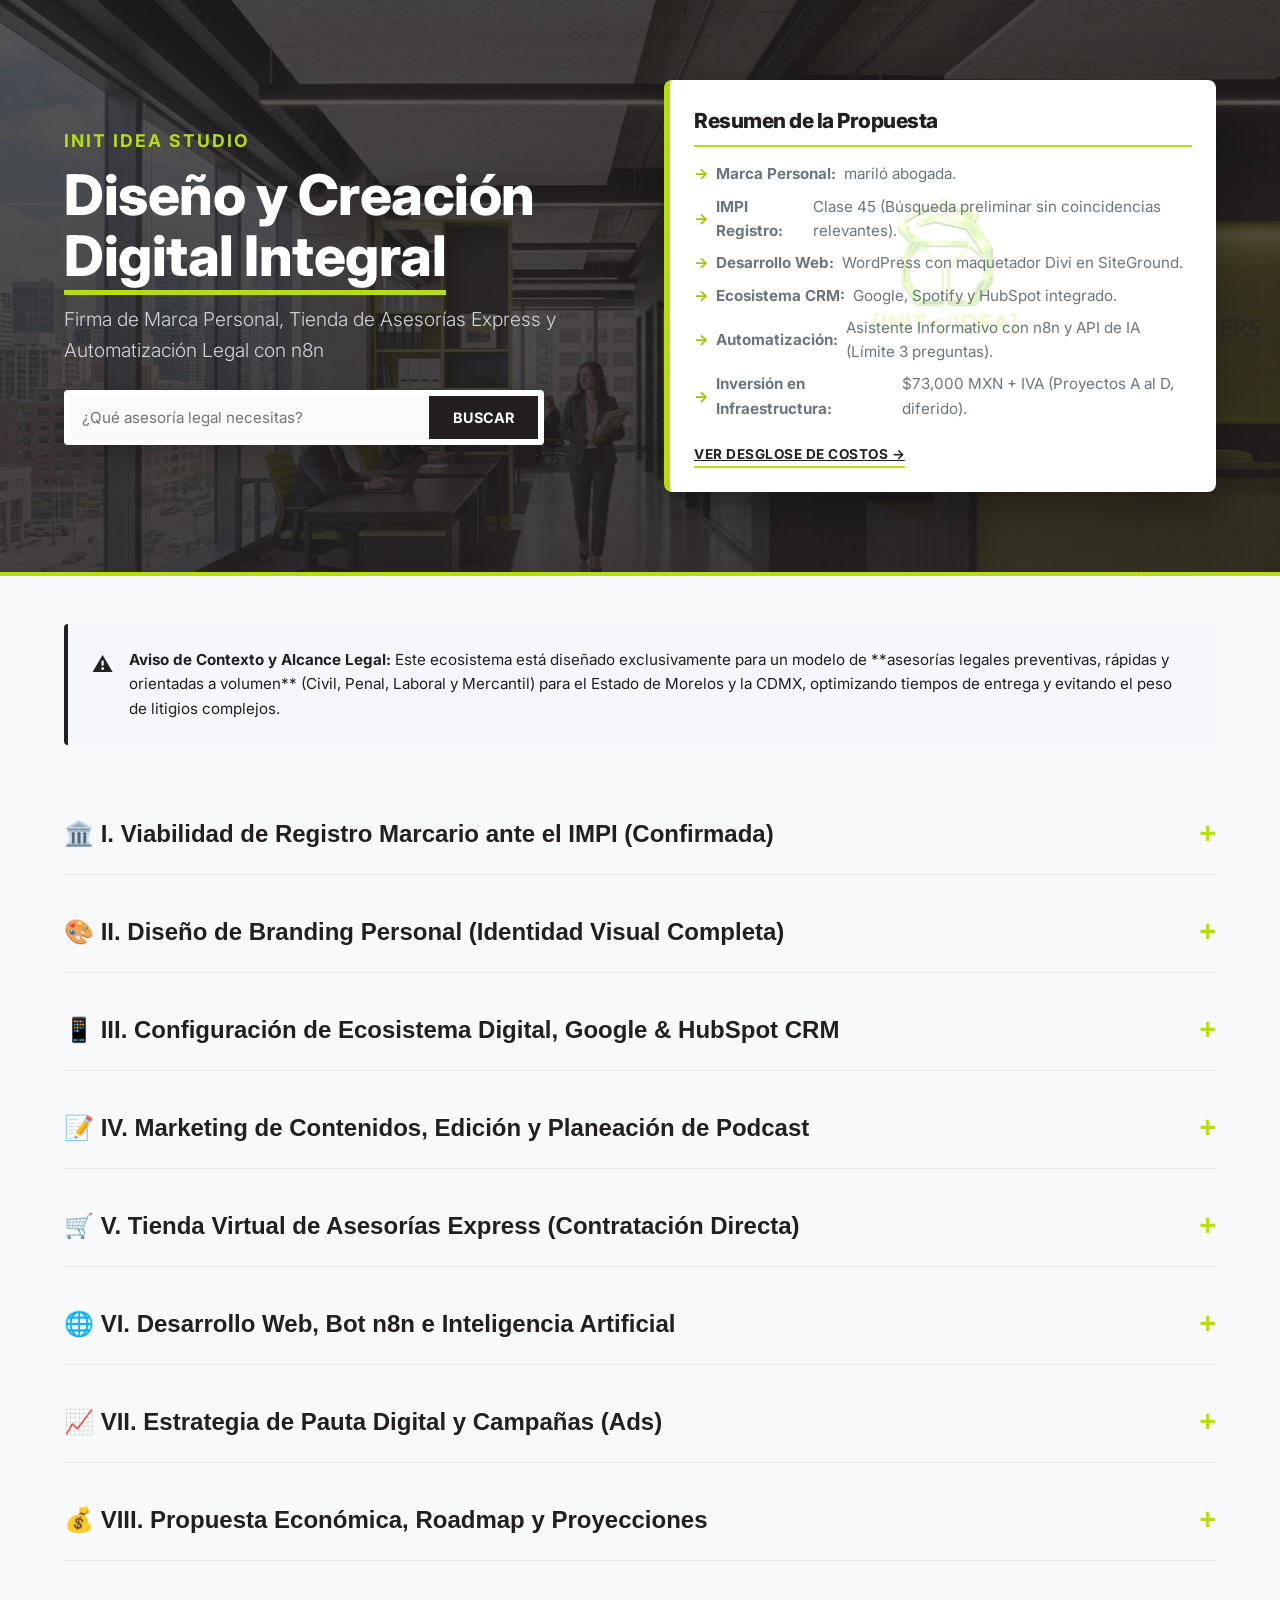
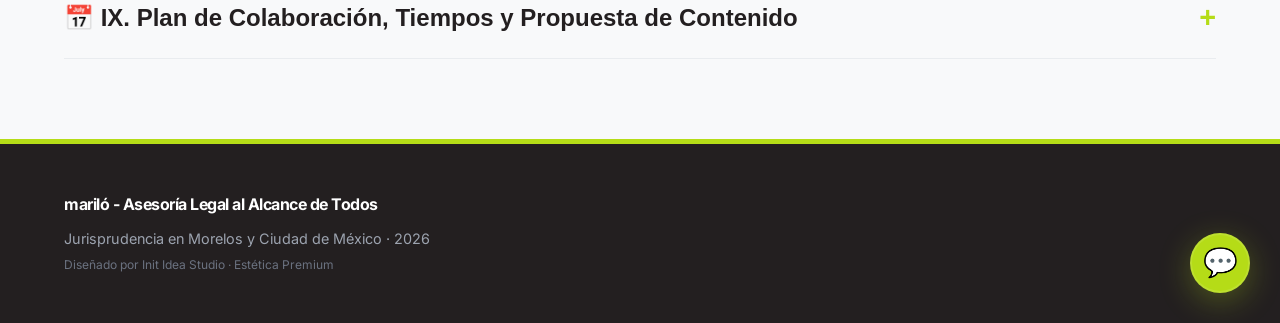
==== index.html @ c05b67ac "refactor: reestructura de propuesta comercial, desglose de proyectos y ajustes éticos de IA" ====
<!DOCTYPE html>
<html lang="es">
<head>
  <meta charset="UTF-8">
  <meta name="viewport" content="width=device-width, initial-scale=1.0">
  <title>Dashboard de Creación Digital - mariló</title>
  
  <!-- CSS Stylesheets -->
  <link rel="stylesheet" href="css/style.css">
  <link rel="stylesheet" href="css/animations.css">
  <link rel="stylesheet" href="css/charts.css">
  <link rel="stylesheet" href="css/portfolio.css?v=1.5">
  <link rel="stylesheet" href="css/chatbot.css">
  
  <!-- Google Fonts -->
  <link rel="preconnect" href="https://fonts.googleapis.com">
  <link rel="preconnect" href="https://fonts.gstatic.com" crossorigin>
  <link href="https://fonts.googleapis.com/css2?family=Inter:wght@300;400;500;600;700;800&display=swap" rel="stylesheet">
  
  <!-- Chart.js CDN -->
  <script src="https://cdn.jsdelivr.net/npm/chart.js"></script>
  
  <!-- Inline watermark override to prevent cache and path issues -->
  <style>
    .hero-brand-card::before {
      content: '' !important;
      position: absolute !important;
      top: 50% !important;
      left: 50% !important;
      transform: translate(-50%, -50%) !important;
      width: 92% !important;
      height: 92% !important;
      background: url('assets/images/init_idea_logo.png') no-repeat center center !important;
      background-size: contain !important;
      opacity: 0.22 !important; /* 22% opacity watermark: visible but elegant */
      z-index: 0 !important;
      pointer-events: none !important;
    }
  </style>
</head>
<body class="anim-fade-in">

  <!-- Preloader -->
  <div id="preloader">
    <div class="preloader-spinner"></div>
  </div>

  <!-- Header / Hero Section (HLC Split Style with Parallax) -->
  <header class="header">
    <div class="container">
      <div class="header-content">
        
        <!-- Left Column: Title and Search Mockup -->
        <div class="header-title-section anim-slide-in-left">
          <div style="font-size: 1.1rem; text-transform: uppercase; letter-spacing: 2px; color: var(--color-lime); font-weight: 700; margin-bottom: 10px;">
            Init Idea Studio
          </div>
          <h1>Diseño y Creación <br><span>Digital Integral</span></h1>
          <p style="margin-top: 15px;">Firma de Marca Personal, Tienda de Asesorías Express y Automatización Legal con n8n</p>
          
          <!-- HLC Inspired Search Mockup -->
          <div style="background: var(--color-white); border-radius: var(--radius-sm); padding: 6px; display: flex; max-width: 480px; margin-top: 25px; box-shadow: 0 10px 25px rgba(0,0,0,0.2);">
            <input type="text" placeholder="¿Qué asesoría legal necesitas?" style="border: none; padding: 12px; flex-grow: 1; outline: none; font-family: var(--font-body); font-size: 0.95rem; color: var(--color-charcoal);" disabled>
            <button style="background: var(--color-charcoal); color: var(--color-white); border: none; padding: 12px 24px; font-weight: 700; font-family: var(--font-body); font-size: 0.9rem; text-transform: uppercase; cursor: not-allowed;">
              Buscar
            </button>
          </div>
        </div>

        <!-- Right Column: Hero Highlight Card -->
        <div class="anim-slide-in-right delay-100">
          <div class="hero-brand-card">
            <h3 style="font-weight: 800; border-bottom: 2px solid var(--color-lime); padding-bottom: 8px; margin-bottom: 15px;">
              Resumen de la Propuesta
            </h3>
            <ul>
              <li><strong>Marca Personal:</strong> mariló abogada.</li>
              <li><strong>IMPI Registro:</strong> Clase 45 (Búsqueda preliminar sin coincidencias relevantes).</li>
              <li><strong>Desarrollo Web:</strong> WordPress con maquetador Divi en SiteGround.</li>
              <li><strong>Ecosistema CRM:</strong> Google, Spotify y HubSpot integrado.</li>
              <li><strong>Automatización:</strong> Asistente Informativo con n8n y API de IA (Límite 3 preguntas).</li>
              <li><strong>Inversión en Infraestructura:</strong> $73,000 MXN + IVA (Proyectos A al D, diferido).</li>
            </ul>
            
            <a href="#financial-section" style="display: inline-block; margin-top: 15px; font-size: 0.85rem; text-transform: uppercase; font-weight: 700; letter-spacing: 0.5px; color: var(--color-charcoal); border-bottom: 2px solid var(--color-lime);">
              Ver desglose de costos →
            </a>
          </div>
        </div>

      </div>
    </div>
  </header>

  <!-- Main Content -->
  <main class="container" style="margin-top: var(--space-lg);">

    <!-- Disclaimer / Aviso de Alcance -->
    <div class="premium-alert info scroll-reveal pop-up" style="margin-bottom: var(--space-lg);">
      <span class="premium-alert-icon">⚠️</span>
      <div>
        <strong>Aviso de Contexto y Alcance Legal:</strong> Este ecosistema está diseñado exclusivamente para un modelo de **asesorías legales preventivas, rápidas y orientadas a volumen** (Civil, Penal, Laboral y Mercantil) para el Estado de Morelos y la CDMX, optimizando tiempos de entrega y evitando el peso de litigios complejos.
      </div>
    </div>

    <!-- SECTION 1: REGISTRO IMPI -->
    <section class="section-wrapper scroll-reveal fade-up" id="impi-section">
      <button class="collapsible-header">
        <span class="collapsible-header-title">🏛️ I. Viabilidad de Registro Marcario ante el IMPI (Confirmada)</span>
        <span class="collapsible-icon">+</span>
      </button>
      <div class="collapsible-content">
        <div class="content-inner">
          <h2 class="section-inner-title stagger-item slide-left">Búsqueda Realizada en Base de Datos Oficial</h2>
          
          <div class="grid" style="grid-template-columns: repeat(auto-fit, minmax(320px, 1fr)); gap: var(--space-md); align-items: center; margin-bottom: var(--space-md);">
            <div class="stagger-item slide-left">
              <p style="color: var(--color-text-muted); margin-bottom: var(--space-md);">
                Para garantizar la viabilidad y evitar conflictos legales, realizamos una búsqueda real en los registros del **Instituto Mexicano de la Propiedad Industrial (IMPI)**. Confirmamos que el nombre **"mariló"** (y su variante fonética "marilo") **se encuentra completamente libre** de registros o solicitudes activas en las clases aplicables en la República Mexicana.
              </p>
              <div class="premium-alert success" style="margin-bottom: var(--space-md); border-radius: var(--radius-sm);">
                <span class="premium-alert-icon">✔</span>
                <div>
                  <strong>Diagnóstico de Viabilidad: Búsqueda Limpia (Muy Alta)</strong><br>
                  Con base en una búsqueda preliminar no se localizaron coincidencias relevantes en las clases de servicios jurídicos.
                </div>
              </div>
            </div>
            
            <!-- Graphic Illustration of Legal Stamp (inline SVG scale) -->
            <div class="stagger-item pop-up" style="border: var(--border-thin); padding: var(--space-md); background: var(--color-white); border-radius: var(--radius-sm); text-align: center; box-shadow: var(--shadow-premium);">
              <svg width="100" height="100" viewBox="0 0 24 24" fill="none" stroke="var(--color-charcoal)" stroke-width="1.5" style="margin: 0 auto 15px auto;">
                <!-- Scale Base & Pillar -->
                <path d="M12 3v17M8 20h8" stroke="var(--color-lime)" stroke-width="2" stroke-linecap="round"/>
                <!-- Scale Beam -->
                <path d="M6 7h12" stroke="var(--color-charcoal)" stroke-width="2" stroke-linecap="round"/>
                <!-- Left Pan -->
                <path d="M6 7l-2 6h4l-2-6M3 13a3 3 0 0 0 6 0" stroke="var(--color-charcoal)" stroke-width="1.5" stroke-linecap="round"/>
                <!-- Right Pan -->
                <path d="M18 7l-2 6h4l-2-6M15 13a3 3 0 0 0 6 0" stroke="var(--color-charcoal)" stroke-width="1.5" stroke-linecap="round"/>
              </svg>
              <div style="font-family: var(--font-display); font-weight: 700; color: var(--color-charcoal);">Trámite IMPI Oficial</div>
              <div style="font-size: 0.8rem; color: var(--color-text-muted); text-transform: uppercase; font-weight: 600;">Estudio de Viabilidad</div>
            </div>
          </div>

          <h3 class="stagger-item slide-left" style="margin-top: var(--space-md);">Clasificación Internacional de Niza Aplicable</h3>
          <div class="card-grid">
            <div class="premium-card stagger-item pop-up">
              <h4>🥇 Clase 45 (Prioritaria)</h4>
              <p><strong>Descripción:</strong> Servicios jurídicos; consultoría en legislación; asesoría legal y de representación; servicios de litigio. Es la clase base obligatoria para proteger el nombre frente a competidores en el sector legal.</p>
            </div>
            <div class="premium-card stagger-item pop-up">
              <h4>🥈 Clase 35 (Recomendada)</h4>
              <p><strong>Descripción:</strong> Publicidad; gestión de negocios comerciales; administración de despachos; trabajos de oficina para firmas de abogados. Recomendada para proteger la línea comercial y el modelo de plataforma en línea.</p>
            </div>
          </div>

          <h3 class="stagger-item slide-left" style="margin-top: var(--space-lg);">Opciones de Registro de Marca y Viabilidad</h3>
          <p class="stagger-item slide-left" style="color: var(--color-text-muted); margin-bottom: var(--space-sm);">
            El registro de marca puede realizarse bajo dos modalidades principales dependiendo del nivel de protección que se desee al lanzar el branding:
          </p>
          <ul class="stagger-item slide-left" style="color: var(--color-text-muted); padding-left: 20px; margin-bottom: var(--space-md); line-height: 1.6;">
            <li><strong>Marca Nominativa:</strong> Protege exclusivamente el texto del nombre ("mariló"), brindando la máxima flexibilidad para cambiar de logotipo, tipografía o identidad gráfica a futuro sin perder la protección legal del nombre.</li>
            <li><strong>Marca Mixta:</strong> Protege de forma conjunta tanto el nombre escrito como el diseño gráfico y logotipo final del branding, bloqueando copias directas de la identidad visual.</li>
          </ul>
          <p class="stagger-item slide-left" style="color: var(--color-text-muted); margin-bottom: var(--space-sm);">
            <strong>¿Quién realiza el trámite?</strong> Este proceso puede ser gestionado **directamente por la titular** (aportando su cuenta Llave MX y firma electrónica para ahorrar costos de gestión), **o bien puede ser absorbido y gestionado de principio a fin por Init Idea Studio** como parte del entregable integral.
          </p>
          <p class="stagger-item slide-left" style="color: var(--color-text-muted); margin-bottom: var(--space-md);">
            <strong>Estudio de Disponibilidad de Marca (Pre-Filtro de Seguridad):</strong> Se requiere realizar un estudio de búsqueda de anterioridades fonéticas y figurativas detallado antes de iniciar el trámite. Esto garantiza la más alta probabilidad de registro ante el IMPI, evitando objeciones de oficina que podrían alargar o rechazar el registro. El proceso oficial del IMPI suele demorar **entre 6 y 8 meses** (o más) en emitir el título de marca definitivo.
          </p>

          <div class="table-responsive stagger-item pop-up">
            <table class="premium-table">
              <thead>
                <tr>
                  <th>Concepto de Registro</th>
                  <th>Detalle del Trámite y Tiempos</th>
                  <th>Derechos Oficiales (Sin IVA)</th>
                  <th>Honorarios de Gestión (+ IVA)</th>
                  <th>Total Estimado</th>
                </tr>
              </thead>
              <tbody>
                <tr>
                  <td><strong>Estudio de Disponibilidad de Marca</strong></td>
                  <td>Pre-filtro obligatorio. Búsqueda fonética y gráfica detallada antes del ingreso para garantizar registro sin objeciones.</td>
                  <td>$0 MXN</td>
                  <td>$2,000 MXN</td>
                  <td>$2,000 MXN</td>
                </tr>
                <tr class="highlight-row">
                  <td><strong>Marca Nominativa (Clase 45 - Esencial)</strong></td>
                  <td>Protege el nombre "mariló" en Clase 45. Independiente del logotipo. (Tiempos: 6 a 8 meses).</td>
                  <td>$2,814 MXN</td>
                  <td>$3,000 MXN<br><span style="font-size: 0.75rem; color: var(--color-text-muted);">($1,500 al inicio / $1,500 al título)</span></td>
                  <td>$5,814 MXN</td>
                </tr>
                <tr>
                  <td><strong>Marca Mixta (Clase 45)</strong></td>
                  <td>Protege de forma conjunta el nombre y la identidad visual/logotipo final diseñado. (Tiempos: 6 a 8 meses).</td>
                  <td>$2,814 MXN</td>
                  <td>$3,000 MXN<br><span style="font-size: 0.75rem; color: var(--color-text-muted);">($1,500 al inicio / $1,500 al título)</span></td>
                  <td>$5,814 MXN</td>
                </tr>
                <tr>
                  <td><strong>Protección Ampliada (Clases 45 + 35)</strong></td>
                  <td>Registro doble para cubrir servicios legales (45) y publicidad/administración digital (35). (Tiempos: 6 a 8 meses).</td>
                  <td>$5,628 MXN</td>
                  <td>$6,000 MXN<br><span style="font-size: 0.75rem; color: var(--color-text-muted);">($3,000 al inicio / $3,000 al título)</span></td>
                  <td>$11,628 MXN</td>
                </tr>
              </tbody>
            </table>
            <p style="font-size: 0.8rem; color: var(--color-text-muted); margin-top: 10px; line-height: 1.4;">
              * Nota: Los costos de Derechos Oficiales del IMPI corresponden a contribuciones federales y están exentos de IVA. Los honorarios de gestión sí son más IVA. El trámite puede ser realizado directamente por la abogada aportando su FIEL/Llave MX, en cuyo caso solo pagará los Derechos Oficiales y el estudio de disponibilidad.
            </p>
          </div>

          <button class="share-section-btn stagger-item pop-up" data-section="impi-section" data-title="Estudio IMPI mariló">
            🔗 Compartir esta sección
          </button>
        </div>
      </div>
    </section>

    <!-- SECTION 2: BRANDING -->
    <section class="section-wrapper scroll-reveal fade-up" id="branding-section">
      <button class="collapsible-header">
        <span class="collapsible-header-title">🎨 II. Diseño de Branding Personal (Identidad Visual Completa)</span>
        <span class="collapsible-icon">+</span>
      </button>
      <div class="collapsible-content">
        <div class="content-inner">
          <h2 class="section-inner-title stagger-item slide-left">La Diferencia Crítica: ¿Por qué Branding y no solo un Logo?</h2>
          
          <!-- HLC Inspired Split Content Card -->
          <div class="grid" style="grid-template-columns: repeat(auto-fit, minmax(320px, 1fr)); gap: var(--space-md); align-items: start; margin-bottom: var(--space-md);">
            <div class="stagger-item slide-left">
              <p style="color: var(--color-text-muted); margin-bottom: var(--space-sm);">
                Un logotipo es simplemente un símbolo gráfico aislado. El **Branding** es el universo completo de la marca: define la psicología del color adecuada para generar calma y confianza en clientes bajo estrés legal, la jerarquía tipográfica que proyecta rigor técnico y los lineamientos que aseguran consistencia en cada red social, sitio web o documento PDF enviado.
              </p>
              <p style="color: var(--color-text-muted); margin-bottom: var(--space-sm);">
                Proponemos una combinación basada en la psicología de la marca legal: **Azul Oxford/Midnight** (transmite rigor procesal, seriedad y lealtad) combinado con **Oro Champagne** (excelencia y prestigio) sobre fondos antracita limpios. Esta paleta está diseñada para proyectar la máxima autoridad.
              </p>
            </div>
            
            <div class="stagger-item pop-up" style="border: var(--border-thin); padding: 12px; background: var(--color-white); border-radius: var(--radius-sm); text-align: center; box-shadow: var(--shadow-premium);">
              <img src="assets/images/marilo_lawyer.jpg" alt="Mariló Abogada Portrait" style="width: 100%; max-width: 250px; margin: 0 auto 10px auto; border-radius: var(--radius-sm); border: 2px solid var(--color-lime);">
              <div style="font-family: var(--font-display); font-weight: 700; color: var(--color-charcoal);">mariló abogada</div>
              <div style="font-size: 0.8rem; color: var(--color-text-muted); text-transform: uppercase; letter-spacing: 1px; font-weight: 600;">Marca Personal Propuesta</div>
            </div>
          </div>

          <h3 class="stagger-item slide-left" style="margin-top: var(--space-lg);">Fase 1: Entregables de Branding (Inversión: $15,000 MXN + IVA · Duración: 1 a 3 meses)</h3>
          <p class="stagger-item slide-left" style="color: var(--color-text-muted); margin-bottom: var(--space-sm); font-size: 0.9rem;">
            <strong>Garantía de Satisfacción y Colaboración:</strong> El proceso de diseño incluye la presentación de <strong>2 a 3 propuestas conceptuales de identidad visual</strong> completas para su revisión. Tras seleccionar la línea principal, se contemplan de <strong>3 a 4 rondas de cambios y refinamiento</strong> para perfeccionar cada detalle tipográfico y cromático de la marca.
          </p>
          <div class="premium-alert success stagger-item pop-up" style="margin-top: 10px; margin-bottom: 20px;">
            <span class="premium-alert-icon">🎁</span>
            <div>
              <strong>PLUS GRATUITO DE LANZAMIENTO:</strong> Incluimos sin costo adicional una <strong>Sesión Fotográfica Profesional (retratos de marca personal) y la producción de Videos Iniciales Promocionales (tipo spots dinámicos)</strong>. Este material servirá como el núcleo de contenidos de alta calidad para arrancar la pauta de anuncios y poblar los perfiles sociales con una estética al nivel de firmas internacionales.
            </div>
          </div>
          
          <!-- Illustrated Grid of deliverables with SVG Icons -->
          <div class="card-grid" style="margin-top: 15px;">
            <div class="premium-card stagger-item pop-up">
              <div style="margin-bottom: 10px;">
                <svg width="35" height="35" viewBox="0 0 24 24" fill="none" stroke="var(--color-charcoal)" stroke-width="2">
                  <circle cx="11" cy="11" r="8" stroke="var(--color-lime)" stroke-width="2"/>
                  <line x1="21" y1="21" x2="16.65" y2="16.65"/>
                  <path d="M11 8v6M8 11h6" stroke-width="1.5"/>
                </svg>
              </div>
              <h4>Investigación & Naming</h4>
              <p>Validación de slogans y naming de la marca personal adaptados al mercado legal en CDMX y Morelos.</p>
            </div>
            
            <div class="premium-card stagger-item pop-up">
              <div style="margin-bottom: 10px;">
                <svg width="35" height="35" viewBox="0 0 24 24" fill="none" stroke="var(--color-charcoal)" stroke-width="2">
                  <path d="M12 2L2 7l10 5 10-5-10-5zM2 17l10 5 10-5M2 12l10 5 10-5" stroke="var(--color-lime)"/>
                </svg>
              </div>
              <h4>Logotipo y Variantes</h4>
              <p>Formatos vectoriales optimizados para perfiles, web, papelería digital y firma corporativa.</p>
            </div>
            
            <div class="premium-card stagger-item pop-up">
              <div style="margin-bottom: 10px;">
                <svg width="35" height="35" viewBox="0 0 24 24" fill="none" stroke="var(--color-charcoal)" stroke-width="2">
                  <path d="M12 22C17.5228 22 22 17.5228 22 12C22 6.47715 17.5228 2 12 2C6.47715 2 2 6.47715 2 12C2 17.5228 6.47715 22 12 22Z" stroke="var(--color-lime)"/>
                  <circle cx="7.5" cy="10.5" r="1.5" fill="var(--color-charcoal)"/>
                  <circle cx="11.5" cy="7.5" r="1.5" fill="var(--color-charcoal)"/>
                  <circle cx="16.5" cy="9.5" r="1.5" fill="var(--color-charcoal)"/>
                  <circle cx="15.5" cy="14.5" r="1.5" fill="var(--color-charcoal)"/>
                </svg>
              </div>
              <h4>Paleta de Colores</h4>
              <p>Códigos Pantone, Hex y RGB específicos para proyectar rigor (Carbón) y prestigio (Oro).</p>
            </div>
            
            <div class="premium-card stagger-item pop-up">
              <div style="margin-bottom: 10px;">
                <svg width="35" height="35" viewBox="0 0 24 24" fill="none" stroke="var(--color-charcoal)" stroke-width="2">
                  <polyline points="4 7 4 4 20 4 20 7" stroke="var(--color-lime)"/>
                  <line x1="9" y1="20" x2="15" y2="20"/>
                  <line x1="12" y1="4" x2="12" y2="20"/>
                </svg>
              </div>
              <h4>Sistema Tipográfico</h4>
              <p>Fuentes principales y secundarias de alta legibilidad editorial para contratos y sitio web.</p>
            </div>
            
            <div class="premium-card stagger-item pop-up">
              <div style="margin-bottom: 10px;">
                <svg width="35" height="35" viewBox="0 0 24 24" fill="none" stroke="var(--color-charcoal)" stroke-width="2">
                  <path d="M4 19.5A2.5 2.5 0 0 1 6.5 17H20" stroke="var(--color-lime)"/>
                  <path d="M6.5 2H20v20H6.5A2.5 2.5 0 0 1 4 19.5v-15A2.5 2.5 0 0 1 6.5 2z"/>
                </svg>
              </div>
              <h4>Manual de Identidad</h4>
              <p>Guía de uso correcto para perfiles de redes, papelería y futuras piezas de comunicación.</p>
            </div>
          </div>

          <!-- Portafolio de Identidad Visual y Diseño Digital -->
          <h3 class="stagger-item slide-left" style="margin-top: var(--space-lg);">📁 Portafolio de Identidad Visual y Diseño Digital</h3>
          <p class="stagger-item slide-left" style="color: var(--color-text-muted); margin-bottom: var(--space-md); font-size: 0.9rem;">
            Explora las propuestas reales de diseño de marca, interfaces y ecosistema digital creadas para tu proyecto. Desplazamiento simultáneo interactivo de alta fidelidad:
          </p>
          
          <div class="portfolio-multi-showcase stagger-item pop-up">
            <!-- Visor 1: Branding & Identidad -->
            <div class="device-frame-mockup" id="device-frame-1">
              <div class="device-notch"></div>
              <div class="showcase-viewport" id="showcase-viewport-1">
                <div class="glass-reflection-overlay"></div>
                <div class="screen-shadow-overlay"></div>
              </div>
              <div class="showcase-label">Branding & Identidad</div>
              <div class="showcase-hint">Hover / Touch to pause</div>
            </div>

            <!-- Visor 2: Ecosistema & Interfaces -->
            <div class="device-frame-mockup" id="device-frame-2">
              <div class="device-notch"></div>
              <div class="showcase-viewport" id="showcase-viewport-2">
                <div class="glass-reflection-overlay"></div>
                <div class="screen-shadow-overlay"></div>
              </div>
              <div class="showcase-label">Ecosistema & Interfaces</div>
              <div class="showcase-hint">Hover / Touch to pause</div>
            </div>

            <!-- Visor 3: Embudos & Plataformas -->
            <div class="device-frame-mockup" id="device-frame-3">
              <div class="device-notch"></div>
              <div class="showcase-viewport" id="showcase-viewport-3">
                <div class="glass-reflection-overlay"></div>
                <div class="screen-shadow-overlay"></div>
              </div>
              <div class="showcase-label">Embudos & Plataformas</div>
              <div class="showcase-hint">Hover / Touch to pause</div>
            </div>
          </div>

          <button class="share-section-btn stagger-item pop-up" data-section="branding-section" data-title="Branding mariló">
            🔗 Compartir esta sección
          </button>
        </div>
      </div>
    </section>

    <!-- SECTION 3: SETUP REDES SOCIALES -->
    <section class="section-wrapper scroll-reveal fade-up" id="social-setup-section">
      <button class="collapsible-header">
        <span class="collapsible-header-title">📱 III. Configuración de Ecosistema Digital, Google & HubSpot CRM</span>
        <span class="collapsible-icon">+</span>
      </button>
      <div class="collapsible-content">
        <div class="content-inner">
          <h2 class="section-inner-title stagger-item slide-left">Ecosistema Digital Centralizado (Setup Básico: $10,000 MXN | Con HubSpot CRM Completo: $13,000 MXN + IVA · Duración: 8 a 12 semanas)</h2>
          <p class="stagger-item slide-left" style="color: var(--color-text-muted); margin-bottom: var(--space-md);">
            Para generar volumen, los clientes interesados deben encontrar puntos de contacto directos en sus canales preferidos. Diseñamos la integración multicanal utilizando la infraestructura profesional de Meta, Google, Spotify y HubSpot.
          </p>

          <div class="card-grid">
            
            <!-- Meta Suite Card -->
            <div class="premium-card stagger-item pop-up" style="border-top: 3px solid #1877f2;">
              <div style="display: flex; gap: 10px; margin-bottom: 10px; flex-wrap: wrap;">
                <svg width="24" height="24" fill="#1877f2" viewBox="0 0 24 24"><path d="M24 12.073c0-6.627-5.373-12-12-12s-12 5.373-12 12c0 5.99 4.388 10.954 10.125 11.854v-8.385H7.078v-3.47h3.047V9.43c0-3.007 1.792-4.669 4.533-4.669 1.312 0 2.686.235 2.686.235v2.953H15.83c-1.491 0-1.956.925-1.956 1.874v2.25h3.328l-.532 3.47h-2.796v8.385C19.612 23.027 24 18.062 24 12.073z"/></svg>
                <svg width="24" height="24" fill="#e1306c" viewBox="0 0 24 24"><path d="M12 2.163c3.204 0 3.584.012 4.85.07 3.252.148 4.771 1.691 4.919 4.919.058 1.265.069 1.645.069 4.849 0 3.205-.012 3.584-.069 4.849-.149 3.225-1.664 4.771-4.919 4.919-1.266.058-1.644.07-4.85.07-3.204 0-3.584-.012-4.849-.07-3.26-.149-4.771-1.699-4.919-4.92-.058-1.265-.07-1.644-.07-4.849 0-3.204.013-3.583.07-4.849.149-3.227 1.664-4.771 4.919-4.919 1.266-.057 1.645-.069 4.849-.069zM12 0C8.741 0 8.333.014 7.053.072 2.695.272.273 2.69.073 7.051C.014 8.333 0 8.741 0 12c0 3.259.014 3.668.072 4.948.2 4.358 2.618 6.78 6.98 6.98 1.281.058 1.689.072 4.948.072 3.259 0 3.668-.014 4.948-.072 4.354-.2 6.782-2.618 6.979-6.98.059-1.28.073-1.689.073-4.948 0-3.259-.014-3.667-.072-4.947-.196-4.354-2.617-6.78-6.979-6.98C15.668.014 15.259 0 12 0zm0 5.838a6.162 6.162 0 100 12.324 6.162 6.162 0 000-12.324zM12 16a4 4 0 110-8 4 4 0 010 8zm6.406-11.845a1.44 1.44 0 100 2.881 1.44 1.44 0 000-2.881z"/></svg>
                <svg width="24" height="24" fill="#0084ff" viewBox="0 0 24 24"><path d="M12 0C5.37 0 0 4.97 0 11.11c0 3.5 1.74 6.62 4.47 8.56V24l4.09-2.25c1.09.3 2.24.47 3.44.47 6.63 0 12-4.97 12-11.11C24 4.97 18.63 0 12 0zm1.2 14.98l-3.07-3.28-6 3.28 6.59-7 3.12 3.28 5.89-3.28-6.53 7z"/></svg>
                <svg width="24" height="24" fill="#25d366" viewBox="0 0 24 24"><path d="M.057 24l1.687-6.163c-1.041-1.804-1.588-3.849-1.587-5.946C.06 5.348 5.397.01 12.008.01c3.202.001 6.212 1.246 8.477 3.514 2.266 2.268 3.507 5.28 3.505 8.484-.004 6.657-5.34 11.997-11.953 11.997-2.005-.001-3.973-.502-5.724-1.455L0 24zm6.59-4.846c1.6.95 3.178 1.448 4.853 1.45 5.4 0 9.794-4.39 9.797-9.793.001-2.618-1.017-5.08-2.868-6.932C16.578 2.029 14.12 1.01 11.5 1.01c-5.4 0-9.795 4.394-9.798 9.797-.001 1.93.504 3.818 1.464 5.483L2.08 21.92l5.567-1.459zM17.56 14.94c-.29-.145-1.713-.846-1.976-.942-.263-.096-.454-.145-.644.145-.19.29-.738.942-.905 1.134-.167.19-.335.213-.625.068-1.2-.6-2.043-1.047-2.86-1.46-.664-.34-.96-.44-.654-.78.1-.11.45-.53.58-.7.13-.17.06-.32-.03-.47s-.74-1.79-.97-2.35c-.23-.56-.47-.48-.64-.49-.17-.01-.36-.01-.56-.01s-.51.07-.78.37c-.27.3-1.03 1.01-1.03 2.47s1.07 2.87 1.22 3.07c.15.2 2.11 3.23 5.12 4.53.72.31 1.28.5 1.72.64.73.23 1.39.2 1.92.12.58-.09 1.713-.7 1.956-1.37.243-.67.243-1.25.17-1.37-.07-.12-.263-.2-.553-.345z"/></svg>
              </div>
              <h4>Meta Suite Profesional & Ads</h4>
              <p>Vinculación completa de **Facebook, Instagram, Messenger y WhatsApp Business** en la suite comercial de Meta. **Incluye la creación de la Cuenta Publicitaria, la Cuenta Comercial y el Portafolio Comercial** de la marca (para colaboraciones de pauta), garantizando la entrega del ecosistema publicitario de Meta. Además, daremos una capacitación práctica de 2 horas para que ella misma pueda auditar y revisar el avance de las campañas en tiempo real.</p>
            </div>

            <!-- YouTube, TikTok, Spotify & X Card -->
            <div class="premium-card stagger-item pop-up" style="border-top: 3px solid var(--color-charcoal);">
              <div style="display: flex; gap: 10px; margin-bottom: 10px; flex-wrap: wrap;">
                <svg width="24" height="24" fill="#ff0000" viewBox="0 0 24 24"><path d="M23.498 6.163a3.003 3.003 0 00-2.11-2.11C19.518 3.545 12 3.545 12 3.545s-7.518 0-9.388.508a3.003 3.003 0 00-2.11 2.11C0 8.033 0 12 0 12s0 3.967.502 5.837a3.003 3.003 0 002.11 2.11c1.87.508 9.388.508 9.388.508s7.518 0 9.388-.508a3.003 3.003 0 002.11-2.11C24 15.967 24 12 24 12s0-3.967-.502-5.837zM9.545 15.568V8.432L15.818 12l-6.273 3.568z"/></svg>
                <svg width="24" height="24" fill="var(--color-charcoal)" viewBox="0 0 24 24"><path d="M12.525.02c1.31-.02 2.61-.01 3.91-.02.08 1.53.63 3.09 1.75 4.17 1.12 1.11 2.7 1.62 4.24 1.79v4.03c-1.44-.17-2.86-.74-3.96-1.74-1.06-1.02-1.7-2.4-1.92-3.83-.02 2.93-.01 5.87-.02 8.8 0 1.93-.56 3.86-1.68 5.41-1.22 1.7-3.17 2.87-5.26 3.19-2.07.31-4.24-.13-5.96-1.32-1.84-1.25-3.05-3.37-3.21-5.61-.17-2.31.67-4.66 2.31-6.29 1.68-1.68 4.11-2.48 6.44-2.11.01 1.34 0 2.69.01 4.03-1.3-.22-2.7.07-3.69.96-.94.9-1.38 2.27-1.18 3.57.19 1.3.99 2.47 2.16 3.09 1.08.57 2.37.64 3.51.17 1.25-.51 2.14-1.7 2.34-3.04.04-2.52.02-5.05.03-7.57z"/></svg>
                <!-- Spotify Logo Mockup -->
                <svg width="24" height="24" fill="#1ed760" viewBox="0 0 24 24"><path d="M12.012 0C5.385 0 0 5.385 0 12.012c0 6.627 5.385 12.012 12.012 12.012 6.627 0 12.012-5.385 12.012-12.012C24.024 5.385 18.639 0 12.012 0zm5.498 17.334c-.216.353-.68.468-1.033.252-2.855-1.745-6.45-2.138-10.686-1.171-.403.09-.81-.162-.9-.567-.09-.403.162-.81.567-.9 4.634-1.06 8.604-.612 11.8 1.34.353.21.468.68.252 1.046zm1.467-3.26c-.27.442-.846.585-1.287.315-3.267-2.006-8.253-2.59-12.114-1.417-.495.15-1.02-.132-1.17-.625-.15-.495.132-1.02.625-1.17 4.419-1.34 9.909-.693 13.626 1.603.44.27.585.84.32 1.294zm.126-3.393c-3.92-2.327-10.377-2.541-14.127-1.402-.603.18-1.242-.162-1.422-.765-.18-.603.162-1.242.765-1.422 4.31-1.308 11.439-1.056 15.96 1.628.54.32.72.999.4 1.539-.32.54-.999.72-1.576.422z"/></svg>
                <svg width="24" height="24" fill="#0077b5" viewBox="0 0 24 24"><path d="M22.23 0H1.77C.8 0 0 .77 0 1.72v20.56C0 23.23.8 24 1.77 24h20.46c.98 0 1.77-.77 1.77-1.72V1.72C24 .77 23.2 0 22.23 0zM7.12 20.45H3.56V9H7.12v11.45zM5.34 7.43c-1.14 0-2.06-.92-2.06-2.06 0-1.14.92-2.06 2.06-2.06 1.14 0 2.06.92 2.06 2.06 0 1.14-.92 2.06-2.06 2.06zM20.45 20.45h-3.56v-5.6c0-1.34-.03-3.05-1.86-3.05-1.86 0-2.14 1.45-2.14 2.95v5.7h-3.56V9h3.42v1.56h.05c.48-.9 1.64-1.85 3.37-1.85 3.6 0 4.27 2.37 4.27 5.45v6.29z"/></svg>
              </div>
              <h4>Presencia y Credibilidad Ampliada</h4>
              <p>Perfiles optimizados en **LinkedIn** (B2B y networking legal), **TikTok** y **YouTube** (para distribución de Shorts y videos educativos ganchos) y **Spotify** (canal de distribución para el Podcast y pautas de audio segmentadas localmente). Todo vinculado dinámicamente de vuelta al sitio web principal.</p>
            </div>

            <!-- Google Workspace Card -->
            <div class="premium-card stagger-item pop-up" style="border-top: 3px solid #ea4335;">
              <div style="display: flex; gap: 10px; align-items: center; margin-bottom: 10px;">
                <div style="width: 28px; height: 28px; background: var(--color-light-bg); border-radius: 4px; display: flex; align-items: center; justify-content: center; font-weight: bold; color: #4285f4;">G</div>
                <h4 style="margin: 0; font-size: 1.15rem;">Google Workspace Suite</h4>
              </div>
              <p><strong>¿Por qué es vital?</strong> Permite operar bajo el dominio propio (ejemplo: `marilo@miligante.com`). Al pagar la mensualidad de Google Workspace, este correo funcionará como una cuenta de Google Workspace centralizada (Google Drive, Meet, Calendar y Docs), dándole credibilidad total al negocio.</p>
            </div>

            <!-- HubSpot CRM Card -->
            <div class="premium-card stagger-item pop-up" style="border-top: 3px solid #ff7a59;">
              <div style="display: flex; gap: 10px; align-items: center; margin-bottom: 10px;">
                <div style="width: 28px; height: 28px; background: #ff7a59; border-radius: 50%; display: flex; align-items: center; justify-content: center; font-weight: bold; color: white;">H</div>
                <h4 style="margin: 0; font-size: 1.15rem;">HubSpot CRM Central</h4>
              </div>
              <p><strong>Gestión de Prospectos:</strong> Centraliza el ciclo de vida del cliente. Cuando un usuario escribe al bot web o a WhatsApp, HubSpot registra su contacto, el estado de su caso y permite enviar cotizaciones automatizadas, evitando que se pierda el seguimiento comercial.</p>
            </div>
            
          </div>

          <!-- ASANA & Notion Options -->
          <h3 class="stagger-item slide-left" style="margin-top: var(--space-lg);">Seguimiento de Proyecto & Notion/Asana</h3>
          <div class="card-grid">
            <div class="premium-card stagger-item pop-up" style="border-top: 3px solid #f06a6a;">
              <h4>Notion Workspace</h4>
              <p><strong>Gestión Diaria:</strong> Notion actuará como la central de control de actividades y archivo de plantillas legales. n8n conectará su Notion con Google Calendar y HubSpot para que cada actividad agendada, llamada telefónica o caso resuelto actualice su base de datos de manera automática.</p>
            </div>
            <div class="premium-card stagger-item pop-up" style="border-top: 3px solid #a855f7;">
              <h4>Asana (Opcional - Seguimiento de Fases)</h4>
              <p><strong>Seguimiento de Fases:</strong> Si requiere un control granular visual de las fases de desarrollo del proyecto (Gantt, tableros Kanban interactivos y dependencias), podemos configurar su panel de control en Asana. Al requerir horas adicionales de project management, esto agregará un costo de **$2,500 MXN + IVA** al setup inicial.</p>
            </div>
          </div>

          <h3 class="stagger-item slide-left" style="margin-top: var(--space-lg);">Estudio y Sondeo de Mercado Híbrido ($20,000 MXN valor comercial) - ¡INCLUIDO COMO PLUS!</h3>
          <div class="premium-alert success stagger-item pop-up" style="margin-bottom: var(--space-md);">
            <span class="premium-alert-icon">🎁</span>
            <div>
              <strong>PLUS SIN COSTO:</strong> El sondeo de mercado se incluye dentro de los honorarios de la Fase 2.
            </div>
          </div>
          <p class="stagger-item slide-left" style="color: var(--color-text-muted); margin-bottom: var(--space-sm);">
            <strong>¿Cómo lo haremos?</strong> No es un estudio meramente estadístico. Lanzaremos una pauta de prueba de bajo costo ($1,000 MXN). Este sondeo de viabilidad y aceptación del mercado legal **se puede realizar dentro de las mismas redes sociales objetivo o integrando otras plataformas de gran alcance (como TikTok o Google, sujeto a revisión técnica) para agilizar tiempos**. La pauta irá dirigida a un formulario de HubSpot con un gancho de "Consulta Legal Express" para:
          </p>
          <ul class="stagger-item slide-left">
            <li>Medir cuáles son las dudas legales más recurrentes en CDMX y Morelos (Laboral, Familiar/Divorcios, Civil).</li>
            <li>Conocer la predisposición de pago de los usuarios.</li>
            <li>Calentar el píxel de Meta y comenzar a poblar la base de datos de HubSpot con leads calificados *antes* del lanzamiento formal de la web.</li>
          </ul>

          <button class="share-section-btn stagger-item pop-up" data-section="social-setup-section" data-title="Configuración de Redes">
            🔗 Compartir esta sección
          </button>
        </div>
      </div>
    </section>

    <!-- SECTION 4: CONTENIDOS Y PODCAST -->
    <section class="section-wrapper scroll-reveal fade-up" id="content-plan-section">
      <button class="collapsible-header">
        <span class="collapsible-header-title">📝 IV. Marketing de Contenidos, Edición y Planeación de Podcast</span>
        <span class="collapsible-icon">+</span>
      </button>
      <div class="collapsible-content">
        <div class="content-inner">
          <h2 class="section-inner-title stagger-item slide-left">Estrategia Semanal de Contenidos (Inversión Mensual: $10,000 MXN + IVA | Opcional Podcast: +$5,000 MXN)</h2>
          
          <div class="grid" style="grid-template-columns: repeat(auto-fit, minmax(320px, 1fr)); gap: var(--space-md); align-items: center; margin-bottom: var(--space-lg);">
            <div class="stagger-item slide-left">
              <p style="color: var(--color-text-muted); margin-bottom: var(--space-sm);">
                Para vender volumen de asesorías rápidas, la abogada debe posicionarse como autoridad frente al consumidor final. Esto se logra nutriendo las redes con dos enfoques: **Contenido Gancho** (de amplio alcance) y **Contenido de Autoridad** (educativo y técnico).
              </p>
              <p style="color: var(--color-text-muted); margin-bottom: var(--space-sm);">
                <strong>Producción y Edición de Contenidos:</strong> La abogada mariló se grabará a sí misma utilizando un equipo sugerido para compra: un **estabilizador DJI (Osmo Mobile o similar)** en combinación con su **dispositivo iPhone** (dispositivos altamente optimizados para captación rápida y de excelente calidad óptica). 
              </p>
              <p style="color: var(--color-text-muted); margin-bottom: var(--space-sm);">
                El costo mensual de **$10,000 MXN + IVA** incluye la **edición profesional de todo el material de video bruto** generado semanalmente por la abogada con su iPhone/DJI, y cubre en su totalidad el **mantenimiento recurrente del sitio web y sus actualizaciones de seguridad/plugins**. Para la edición y posproducción del **Podcast mensual** (cuyo bruto se graba en sesiones mensuales y se divide en clips quincenales), se contempla un fee extra de **$5,000 MXN / mes**.
              </p>
              <p style="color: var(--color-text-muted); margin-bottom: var(--space-sm);">
                <strong>Inyección Estratégica de Seguidores (Follower Seeding):</strong> Para romper el hielo visual al lanzar cuentas (evitando el "síndrome de cuenta con 0 seguidores" que genera desconfianza), sugerimos una inyección controlada de 1,000 seguidores de alta calidad de forma paulatina, cuidando el algoritmo para prevenir shadowbans.
              </p>
            </div>
            
            <!-- Podcast Image Mockup (No faces, hyper-realistic) -->
            <div class="stagger-item pop-up" style="border: var(--border-thin); padding: 8px; background: var(--color-white); border-radius: var(--radius-sm); box-shadow: var(--shadow-premium);">
              <img src="assets/images/podcast_mockup.jpg" alt="Podcast Mockup Microphones" style="width: 100%; border-radius: var(--radius-sm); border-bottom: 3px solid var(--color-lime);">
              <div style="padding: 10px; text-align: center;">
                <div style="font-family: var(--font-display); font-weight: 700; color: var(--color-charcoal); font-size: 0.95rem;">Podcast: "Ley y Letras Claras"</div>
                <div style="font-size: 0.8rem; color: var(--color-text-muted);">Edición quincenal y distribución en Spotify / YouTube</div>
              </div>
            </div>
          </div>

          <div class="table-responsive stagger-item pop-up">
            <table class="premium-table">
              <thead>
                <tr>
                  <th>Formato</th>
                  <th>Frecuencia Semanal</th>
                  <th>Enfoque y Objetivo</th>
                  <th>Canales</th>
                </tr>
              </thead>
              <tbody>
                <tr>
                  <td><strong>Videos Gancho (Hooks / Reels)</strong></td>
                  <td>1 por semana</td>
                  <td>Videos dinámicos de 60s explicando mitos legales ("¿Tu jefe puede retener tu aguinaldo?"). Rompe el hielo y atrae tráfico masivo.</td>
                  <td>TikTok, Instagram Reels, YouTube Shorts</td>
                </tr>
                <tr class="highlight-row">
                  <td><strong>Carruseles Gráficos (Posts)</strong></td>
                  <td>3 por semana</td>
                  <td>Gráficos limpios con tips paso a paso (ej. "Cómo actuar ante una demanda civil en Morelos"). Informativo y guardable.</td>
                  <td>Facebook, Instagram, LinkedIn</td>
                </tr>
                <tr>
                  <td><strong>Posts de Autoridad Técnica</strong></td>
                  <td>1 por semana</td>
                  <td>Opinión y análisis sobre nuevas tesis jurisprudenciales de la SCJN aplicables a CDMX/Morelos.</td>
                  <td>LinkedIn, Blog de la Web, Spotify Audio</td>
                </tr>
              </tbody>
            </table>
          </div>

          <!-- Referencias de Edición Audiovisual y Podcast -->
          <h3 class="stagger-item slide-left" style="margin-top: var(--space-lg);">🎙️ Referencias de Calidad y Formato de Video (Podcast / Shorts)</h3>
          <p class="stagger-item slide-left" style="color: var(--color-text-muted); margin-bottom: var(--space-md); font-size: 0.9rem;">
            Para visualizar la calidad de edición, transiciones, audio y dinamismo que implementaremos en tu podcast y reels, puedes reproducir los siguientes ejemplos directamente en esta página:
          </p>
          <div class="grid" style="grid-template-columns: repeat(auto-fit, minmax(320px, 1fr)); gap: 20px; margin-bottom: 25px; text-align: left;">
            <!-- Alexandra Braun -->
            <div style="background: var(--color-white); border: var(--border-thin); padding: 15px; border-radius: var(--radius-sm); box-shadow: var(--shadow-premium); display: flex; flex-direction: column; justify-content: space-between;">
              <div>
                <h4 style="font-size: 1rem; color: var(--color-charcoal); margin-bottom: 10px;">Estilo Entrevista de Autoridad (Alexandra Braun)</h4>
                <a href="https://www.youtube.com/watch?v=k-aW19yWjXQ" target="_blank" style="display: block; position: relative; padding-bottom: 56.25%; height: 0; overflow: hidden; border-radius: var(--radius-sm); border: var(--border-thin); margin-bottom: 10px; cursor: pointer; background: url('https://img.youtube.com/vi/k-aW19yWjXQ/hqdefault.jpg') center/cover no-repeat;">
                  <div style="position: absolute; top: 0; left: 0; width: 100%; height: 100%; background: rgba(0,0,0,0.3); display: flex; align-items: center; justify-content: center; transition: background 0.3s;" onmouseover="this.style.background='rgba(0,0,0,0.1)'" onmouseout="this.style.background='rgba(0,0,0,0.3)'">
                    <svg width="68" height="48" viewBox="0 0 68 48" style="transform: scale(0.8);"><path d="M66.52,7.74c-0.78-2.93-3.09-5.24-6.02-6.02C55.21,0.5,34,0.5,34,0.5s-21.21,0-26.5,1.22c-2.93,0.78-5.24,3.09-6.02,6.02C0.26,13.03,0.26,24,0.26,24s0,10.97,1.22,16.26c0.78,2.93,3.09,5.24,6.02,6.02C12.79,47.5,34,47.5,34,47.5s21.21,0,26.5-1.22c2.93-0.78,5.24-3.09,6.02-6.02C67.74,34.97,67.74,24,67.74,24S67.74,13.03,66.52,7.74z" fill="#f00"/><polygon points="27,33 44,24 27,15" fill="#fff"/></svg>
                  </div>
                </a>
                <p style="font-size: 0.8rem; color: var(--color-text-muted); line-height: 1.4; margin-bottom: 10px;">Estilo de set formal, iluminación de retrato y edición fluida con toques de cámara secundarios para entrevistas corporativas.</p>
              </div>
              <a href="https://www.youtube.com/watch?v=k-aW19yWjXQ" target="_blank" style="font-size: 0.75rem; color: var(--color-lime); text-decoration: underline; font-weight: bold;">Ver directo en YouTube ↗</a>
            </div>

            <!-- RcamachoVzla -->
            <div style="background: var(--color-white); border: var(--border-thin); padding: 15px; border-radius: var(--radius-sm); box-shadow: var(--shadow-premium); display: flex; flex-direction: column; justify-content: space-between;">
              <div>
                <h4 style="font-size: 1rem; color: var(--color-charcoal); margin-bottom: 10px;">Estilo Podcast de Opinión (R. Camacho)</h4>
                <a href="https://www.youtube.com/watch?v=R9pQ-sF4Jzg" target="_blank" style="display: block; position: relative; padding-bottom: 56.25%; height: 0; overflow: hidden; border-radius: var(--radius-sm); border: var(--border-thin); margin-bottom: 10px; cursor: pointer; background: url('https://img.youtube.com/vi/R9pQ-sF4Jzg/hqdefault.jpg') center/cover no-repeat;">
                  <div style="position: absolute; top: 0; left: 0; width: 100%; height: 100%; background: rgba(0,0,0,0.3); display: flex; align-items: center; justify-content: center; transition: background 0.3s;" onmouseover="this.style.background='rgba(0,0,0,0.1)'" onmouseout="this.style.background='rgba(0,0,0,0.3)'">
                    <svg width="68" height="48" viewBox="0 0 68 48" fill="red" style="transform: scale(0.8);"><path d="M66.52,7.74c-0.78-2.93-3.09-5.24-6.02-6.02C55.21,0.5,34,0.5,34,0.5s-21.21,0-26.5,1.22c-2.93,0.78-5.24,3.09-6.02,6.02C0.26,13.03,0.26,24,0.26,24s0,10.97,1.22,16.26c0.78,2.93,3.09,5.24,6.02,6.02C12.79,47.5,34,47.5,34,47.5s21.21,0,26.5-1.22c2.93-0.78,5.24-3.09,6.02-6.02C67.74,34.97,67.74,24,67.74,24S67.74,13.03,66.52,7.74z" fill="#f00"/><polygon points="27,33 44,24 27,15" fill="#fff"/></svg>
                  </div>
                </a>
                <p style="font-size: 0.8rem; color: var(--color-text-muted); line-height: 1.4; margin-bottom: 10px;">Foco en la claridad de la voz, inserción de apoyos visuales y cortes rápidos dinámicos ideales para captar atención en reels.</p>
              </div>
              <a href="https://www.youtube.com/watch?v=R9pQ-sF4Jzg" target="_blank" style="font-size: 0.75rem; color: var(--color-lime); text-decoration: underline; font-weight: bold;">Ver directo en YouTube ↗</a>
            </div>

            <!-- Desde el Asfalto -->
            <div style="background: var(--color-white); border: var(--border-thin); padding: 15px; border-radius: var(--radius-sm); box-shadow: var(--shadow-premium); display: flex; flex-direction: column; justify-content: space-between;">
              <div>
                <h4 style="font-size: 1rem; color: var(--color-charcoal); margin-bottom: 10px;">Estilo Vlog y Dinámicas (Desde el Asfalto)</h4>
                <a href="https://www.youtube.com/watch?v=A4nS23uE3oQ" target="_blank" style="display: block; position: relative; padding-bottom: 56.25%; height: 0; overflow: hidden; border-radius: var(--radius-sm); border: var(--border-thin); margin-bottom: 10px; cursor: pointer; background: url('https://img.youtube.com/vi/A4nS23uE3oQ/hqdefault.jpg') center/cover no-repeat;">
                  <div style="position: absolute; top: 0; left: 0; width: 100%; height: 100%; background: rgba(0,0,0,0.3); display: flex; align-items: center; justify-content: center; transition: background 0.3s;" onmouseover="this.style.background='rgba(0,0,0,0.1)'" onmouseout="this.style.background='rgba(0,0,0,0.3)'">
                    <svg width="68" height="48" viewBox="0 0 68 48" fill="red" style="transform: scale(0.8);"><path d="M66.52,7.74c-0.78-2.93-3.09-5.24-6.02-6.02C55.21,0.5,34,0.5,34,0.5s-21.21,0-26.5,1.22c-2.93,0.78-5.24,3.09-6.02,6.02C0.26,13.03,0.26,24,0.26,24s0,10.97,1.22,16.26c0.78,2.93,3.09,5.24,6.02,6.02C12.79,47.5,34,47.5,34,47.5s21.21,0,26.5-1.22c2.93-0.78,5.24-3.09,6.02-6.02C67.74,34.97,67.74,24,67.74,24S67.74,13.03,66.52,7.74z" fill="#f00"/><polygon points="27,33 44,24 27,15" fill="#fff"/></svg>
                  </div>
                </a>
                <p style="font-size: 0.8rem; color: var(--color-text-muted); line-height: 1.4; margin-bottom: 10px;">Edición ágil de exteriores, microfonía de solapa y dinámicas de interacción directa que humanizan la marca en redes sociales.</p>
              </div>
              <a href="https://www.youtube.com/watch?v=A4nS23uE3oQ" target="_blank" style="font-size: 0.75rem; color: var(--color-lime); text-decoration: underline; font-weight: bold;">Ver directo en YouTube ↗</a>
            </div>
          </div>

          <button class="share-section-btn stagger-item pop-up" data-section="content-plan-section" data-title="Plan de Contenido mariló">
            🔗 Compartir esta sección
          </button>
        </div>
      </div>
    </section>

    <!-- SECTION 5: TIENDA VIRTUAL Y PAQUETES -->
    <section class="section-wrapper scroll-reveal fade-up" id="store-section">
      <button class="collapsible-header">
        <span class="collapsible-header-title">🛒 V. Tienda Virtual de Asesorías Express (Contratación Directa)</span>
        <span class="collapsible-icon">+</span>
      </button>
      <div class="collapsible-content">
        <div class="content-inner">
          <h2 class="section-inner-title stagger-item slide-left">Modelo de Negocio: Venta en Línea Automatizada</h2>
          <p class="stagger-item slide-left" style="color: var(--color-text-muted); margin-bottom: var(--space-md);">
            Para generar volumen sin la carga de litigios complejos, el sitio web incorporará un módulo de e-commerce que permitirá contratar directamente paquetes de asesoría legal. El pago se procesará al instante por **Stripe o Mercado Pago** (seleccionadas como las pasarelas oficiales por su superior estabilidad, tasas locales preferentes y mejor integración con sistemas de facturación en México), enlazándose automáticamente con Google Calendar y HubSpot Meetings para reservar la sesión.
          </p>

          <!-- Accountant/Economist Tax & IVA Explanation & Documents Checklist -->
          <div class="grid" style="grid-template-columns: repeat(auto-fit, minmax(320px, 1fr)); gap: var(--space-md); margin-bottom: var(--space-lg);">
            <div class="premium-card stagger-item slide-left" style="background: var(--color-light-bg); border-left: 4px solid var(--color-lime);">
              <h4 style="font-size: 1.1rem; color: var(--color-charcoal); margin-bottom: 8px;">📊 Estrategia Fiscal (RESICO / 16% IVA)</h4>
              <p style="font-size: 0.85rem; color: var(--color-text-muted); line-height: 1.4;">
                Como abogada independiente en México, sugerimos facturar bajo el régimen **RESICO (Régimen Simplificado de Confianza)** por sus bajas tasas de retención de ISR (1% al 2.5%). Todos los honorarios en línea recolectan el **16% de IVA**. Este IVA recaudado se compensará directamente mediante la deducibilidad de los insumos del negocio (SiteGround hosting, licencias de Google, CRM de HubSpot y presupuesto publicitario de Meta/Google Ads).
              </p>
            </div>
            
            <div class="premium-card stagger-item pop-up" style="background: var(--color-white); border-left: 4px solid var(--color-charcoal);">
              <h4 style="font-size: 1.1rem; color: var(--color-charcoal); margin-bottom: 8px;">📋 Documentos Requeridos para Stripe / Mercado Pago</h4>
              <p style="font-size: 0.85rem; color: var(--color-text-muted); margin-bottom: 5px;">Para habilitar la pasarela de pagos y facturación automática en Stripe o Mercado Pago:</p>
              <ul style="font-size: 0.8rem; color: var(--color-text-dark); padding-left: 15px; line-height: 1.5;">
                <li>**RFC** (Registro Federal de Contribuyentes) de Persona Física o RESICO.</li>
                <li>**Constancia de Situación Fiscal (CSF)** actualizada (últimos 3 meses).</li>
                <li>**FIEL (e.firma)** vigente del SAT.</li>
                <li>**Certificados de Sello Digital (CSD)** activos para emisión de facturas CFDI.</li>
                <li>**CLABE Bancaria** de cuenta mexicana vinculada al mismo RFC titular.</li>
                <li>**Identificación Oficial** (INE o Pasaporte vigente) y Comprobante de Domicilio.</li>
              </ul>
            </div>
          </div>

          <h3 class="stagger-item slide-left" style="margin-top: var(--space-lg);">Paquetes Estructurados de Asesoría (IVA incluido)</h3>
          <div class="card-grid">
            <div class="premium-card stagger-item pop-up" style="border-top: 3px solid var(--color-lime);">
              <h4 style="font-size: 1.25rem;">📦 Paquete 1: Consulta Express</h4>
              <p style="font-size: 1.5rem; font-weight: 700; color: var(--color-charcoal); margin: 5px 0;">$464 MXN</p>
              <p style="font-size: 0.8rem; color: var(--color-text-muted); margin-bottom: 10px;">($400 + $64 IVA)</p>
              <p style="font-size: 0.9rem; margin-bottom: 10px;"><strong>Modalidad:</strong> Vía WhatsApp / Chat interactivo.</p>
              <p style="font-size: 0.85rem; color: var(--color-text-muted);">Ideal para resolver dudas puntuales de forma inmediata o una revisión exprés de un documento de una página (ej. un citatorio simple). Respuestas rápidas en texto y notas de voz.</p>
            </div>
            
            <div class="premium-card stagger-item pop-up" style="border-top: 3px solid var(--color-charcoal);">
              <h4 style="font-size: 1.25rem;">💻 Paquete 2: Asesoría Premium</h4>
              <p style="font-size: 1.5rem; font-weight: 700; color: var(--color-charcoal); margin: 5px 0;">$1,044 MXN</p>
              <p style="font-size: 0.8rem; color: var(--color-text-muted); margin-bottom: 10px;">($900 + $144 IVA)</p>
              <p style="font-size: 0.9rem; margin-bottom: 10px;"><strong>Modalidad:</strong> Videollamada (45 - 60 minutos).</p>
              <p style="font-size: 0.85rem; color: var(--color-text-muted);">Sesión uno a uno vía Google Meet o Zoom. Diagnóstico completo del caso, revisión de documentos clave en pantalla, diseño de estrategia legal y plan de acción para el cliente.</p>
            </div>
            
            <div class="premium-card stagger-item pop-up" style="border-top: 3px solid #3b82f6;">
              <h4 style="font-size: 1.25rem;">📄 Paquete 3: Diagnóstico de Contratos</h4>
              <p style="font-size: 1.5rem; font-weight: 700; color: var(--color-charcoal); margin: 5px 0;">$2,320 MXN</p>
              <p style="font-size: 0.8rem; color: var(--color-text-muted); margin-bottom: 10px;">($2,000 + $320 IVA)</p>
              <p style="font-size: 0.9rem; margin-bottom: 10px;"><strong>Modalidad:</strong> Revisión + Reporte Escrito.</p>
              <p style="font-size: 0.85rem; color: var(--color-text-muted);">Análisis minucioso de contratos de arrendamiento, contratos de servicios, convenios o demandas civiles/laborales. Se entrega reporte escrito con sugerencias de modificación y riesgos.</p>
            </div>
          </div>

          <button class="share-section-btn stagger-item pop-up" data-section="store-section" data-title="Tienda Virtual mariló">
            🔗 Compartir esta sección
          </button>
        </div>
      </div>
    </section>

    <!-- SECTION 6: WEB Y CHATBOT -->
    <section class="section-wrapper scroll-reveal fade-up" id="web-bot-section">
      <button class="collapsible-header">
        <span class="collapsible-header-title">🌐 VI. Desarrollo Web, Bot n8n e Inteligencia Artificial</span>
        <span class="collapsible-icon">+</span>
      </button>
      <div class="collapsible-content">
        <div class="content-inner">
          <h2 class="section-inner-title stagger-item slide-left">Filosofía de Desarrollo: Por qué Elegimos WordPress + Divi</h2>
          
          <div class="grid" style="grid-template-columns: repeat(auto-fit, minmax(320px, 1fr)); gap: var(--space-md); align-items: start; margin-bottom: var(--space-md);">
            <div class="stagger-item slide-left">
              <p style="color: var(--color-text-muted); margin-bottom: var(--space-sm);">
                Desarrollar el sitio desde cero con código custom (HTML, CSS y Javascript mediante bycoding o prompting de IA) puede parecer moderno, pero presenta riesgos significativos: la abogada dependería al 100% de un programador especializado o experto en prompting para cualquier edición simple en el futuro. 
              </p>
              <p style="color: var(--color-text-muted); margin-bottom: var(--space-sm);">
                Optamos por **WordPress** como framework estable de desarrollo y **Divi** como maquetador visual. Divi nos permite maquetar un sitio web limpio, elegante y de estilo minimalista tipo Apple. WordPress es una tecnología madura, estable, compatible con automatizaciones complejas y fácilmente gestionable por la abogada o cualquier diseñador en el futuro.
              </p>
              
              <div class="premium-alert info" style="border-radius: var(--radius-sm); margin-top: 15px;">
                <span class="premium-alert-icon">ℹ</span>
                <div>
                  <strong>Alojamiento en SiteGround (Premium):</strong> Recomendamos SiteGround sobre Hostinger debido a su velocidad superior, backups diarios automáticos y servidores estables, esenciales para integrar pasarelas de pago y un chatbot que responda sin demoras. Dominio y hosting se pagan anualmente.
                </div>
              </div>
            </div>
            
            <!-- Graphic Illustration of Platform Logos (WordPress, Divi, n8n) -->
            <div class="stagger-item pop-up" style="border: var(--border-thin); padding: var(--space-md); background: var(--color-white); border-radius: var(--radius-sm); text-align: center; box-shadow: var(--shadow-premium);">
              <div style="display: flex; justify-content: center; gap: 20px; margin-bottom: 15px;">
                <div style="width: 45px; height: 45px; background: #21759b; color: white; border-radius: 50%; display: flex; align-items: center; justify-content: center; font-weight: bold; font-size: 1.2rem;">W</div>
                <div style="width: 45px; height: 45px; background: #7e3bd0; color: white; border-radius: 50%; display: flex; align-items: center; justify-content: center; font-weight: bold; font-size: 1.2rem;">D</div>
                <div style="width: 45px; height: 45px; background: #ff6c37; color: white; border-radius: 50%; display: flex; align-items: center; justify-content: center; font-weight: bold; font-size: 1.2rem;">n8</div>
              </div>
              <div style="font-family: var(--font-display); font-weight: 700; color: var(--color-charcoal); font-size: 1rem;">Plataforma de Integración</div>
              <div style="font-size: 0.8rem; color: var(--color-text-muted); text-transform: uppercase;">WordPress + Divi + n8n</div>
            </div>
          </div>

          <!-- Demos en Vivo de Diseño Web Propuesto -->
          <h3 class="stagger-item slide-left" style="margin-top: var(--space-lg);">🖥️ Demos en Vivo y Diseño Web Propuesto</h3>
          <p class="stagger-item slide-left" style="color: var(--color-text-muted); margin-bottom: var(--space-md); font-size: 0.9rem;">
            Explora propuestas interactivas en vivo de diseño web de alta gama para la firma legal. Pasa el cursor o mantén presionado para pausar el desplazamiento:
          </p>
          
          <div class="web-demo-showcase-container stagger-item pop-up">
            <!-- Columna Demo 1 -->
            <div class="web-demo-column">
              <div class="device-frame-mockup" id="device-frame-web-1">
                <div class="device-notch"></div>
                <div class="showcase-viewport" id="showcase-viewport-web-1">
                  <div class="glass-reflection-overlay"></div>
                  <div class="screen-shadow-overlay"></div>
                </div>
                <div class="showcase-label">Demo: Attorney Landing</div>
                <div class="showcase-hint">Hover / Touch to pause</div>
              </div>
              <a href="https://www.elegantthemes.com/layouts/attorney/attorney-landing-page/live-demo" target="_blank" class="cta-button" style="width: 100%; text-align: center; text-decoration: none; padding: 12px 20px; font-weight: 800; text-transform: uppercase; font-size: 0.75rem; letter-spacing: 0.05em; background: var(--color-lime); color: var(--color-charcoal); border-radius: var(--radius-sm); border: none; box-shadow: var(--shadow-premium); transition: all 0.3s ease; display: block; border-bottom: none;">Ver Demo en Vivo ↗</a>
            </div>

            <!-- Columna Demo 2 -->
            <div class="web-demo-column">
              <div class="device-frame-mockup" id="device-frame-web-2">
                <div class="device-notch"></div>
                <div class="showcase-viewport" id="showcase-viewport-web-2">
                  <div class="glass-reflection-overlay"></div>
                  <div class="screen-shadow-overlay"></div>
                </div>
                <div class="showcase-label">Demo: Law Firm Landing</div>
                <div class="showcase-hint">Hover / Touch to pause</div>
              </div>
              <a href="https://www.elegantthemes.com/layouts/law-firm/law-firm-landing-page/live-demo" target="_blank" class="cta-button" style="width: 100%; text-align: center; text-decoration: none; padding: 12px 20px; font-weight: 800; text-transform: uppercase; font-size: 0.75rem; letter-spacing: 0.05em; background: var(--color-lime); color: var(--color-charcoal); border-radius: var(--radius-sm); border: none; box-shadow: var(--shadow-premium); transition: all 0.3s ease; display: block; border-bottom: none;">Ver Demo en Vivo ↗</a>
            </div>
          </div>

          <!-- Sitemap Visual Tree -->
          <h3 class="stagger-item slide-left" style="margin-top: var(--space-lg);">Estructura del Sitio Web (Sitemap Completo)</h3>
          <p class="stagger-item slide-left" style="color: var(--color-text-muted); margin-bottom: var(--space-sm);">
            A continuación se presenta el mapa del sitio propuesto. Cada sección integra el ecosistema de conversión, automatización legal y posicionamiento SEO/AEO:
          </p>

          <div class="sitemap-container stagger-item pop-up">
            
            <!-- Home Node -->
            <div class="sitemap-node">
              <div class="sitemap-node-header">💻 1. Home (Página Principal)</div>
              <div class="sitemap-modules-grid">
                <div class="sitemap-module-card"><strong>Hero Banner Parallax</strong><span>Estructura de alto impacto Init Idea Studio</span></div>
                <div class="sitemap-module-card"><strong>Chatbot IA Widget</strong><span>Límite de 3 consultas integradas con n8n</span></div>
                <div class="sitemap-module-card"><strong>Grid de Paquetes</strong><span>Venta directa de Asesorías Express</span></div>
                <div class="sitemap-module-card"><strong>Bio Preview</strong><span>Enlace a perfil de marca personal</span></div>
                <div class="sitemap-module-card"><strong>Feed de Redes</strong><span>Carruseles de Instagram, videos de TikTok y Spotify embed</span></div>
                <div class="sitemap-module-card"><strong>Testimoniales</strong><span>Validación de clientes y casos de éxito</span></div>
              </div>
            </div>

            <!-- Nosotros Node -->
            <div class="sitemap-node">
              <div class="sitemap-node-header">⚖️ 2. Nosotros (Biografía & Filosofía)</div>
              <div class="sitemap-modules-grid">
                <div class="sitemap-module-card"><strong>Perfil Editorial</strong><span>Branding de marca personal con fotografía premium</span></div>
                <div class="sitemap-module-card"><strong>Misión, Visión, Valores</strong><span>Storytelling y enfoque en Morelos/CDMX</span></div>
                <div class="sitemap-module-card"><strong>Trayectoria Académica</strong><span>Cédulas, certificaciones y especialidades</span></div>
              </div>
            </div>

            <!-- Servicios Node -->
            <div class="sitemap-node">
              <div class="sitemap-node-header">🛒 3. Tienda / Contratación de Asesorías</div>
              <div class="sitemap-modules-grid">
                <div class="sitemap-module-card"><strong>Carrito E-commerce</strong><span>Catálogo con IVA desglosado (RESICO)</span></div>
                <div class="sitemap-module-card"><strong>Checkout Stripe / Mercado Pago</strong><span>Pasarelas rápidas con RFC para facturación</span></div>
                <div class="sitemap-module-card"><strong>Google Calendar / HubSpot</strong><span>Reserva de videollamadas 100% automatizada</span></div>
              </div>
            </div>

            <!-- Podcast Node -->
            <div class="sitemap-node">
              <div class="sitemap-node-header">🎙️ 4. Podcast ("Ley y Letras Claras")</div>
              <div class="sitemap-modules-grid">
                <div class="sitemap-module-card"><strong>Reproductor en Web</strong><span>Mockups y enlaces directos a Spotify/Apple</span></div>
                <div class="sitemap-module-card"><strong>Canal de YouTube</strong><span>Episodios y Shorts empotrados</span></div>
                <div class="sitemap-module-card"><strong>Botón CTA</strong><span>Derivación a consulta privada</span></div>
              </div>
            </div>

            <!-- Blog Node -->
            <div class="sitemap-node">
              <div class="sitemap-node-header">✍️ 5. Blog Legal (Optimizado para Asistentes Inteligentes)</div>
              <div class="sitemap-modules-grid">
                <div class="sitemap-module-card"><strong>Formato de Preguntas Frecuentes</strong><span>Respuestas naturales estructuradas para asistentes de IA</span></div>
                <div class="sitemap-module-card"><strong>Estructura de Datos Clara</strong><span>Organización técnica para buscadores y Google</span></div>
                <div class="sitemap-module-card"><strong>Caja de Comentarios</strong><span>Interacción del usuario y consultas rápidas</span></div>
              </div>
            </div>

            <!-- Casos Node -->
            <div class="sitemap-node">
              <div class="sitemap-node-header">🏆 6. Casos de Éxito</div>
              <div class="sitemap-modules-grid">
                <div class="sitemap-module-card"><strong>Expedientes Anónimos</strong><span>Casos reales ganados en CDMX/Morelos</span></div>
                <div class="sitemap-module-card"><strong>Testimonios de Clientes</strong><span>Reseñas de Google Business integradas</span></div>
              </div>
            </div>

            <!-- Contacto Node -->
            <div class="sitemap-node">
              <div class="sitemap-node-header">📞 7. Contacto</div>
              <div class="sitemap-modules-grid">
                <div class="sitemap-module-card"><strong>Formularios de HubSpot</strong><span>Captación directa de datos al CRM</span></div>
                <div class="sitemap-module-card"><strong>Mapa Interactivo</strong><span>Oficinas en Morelos/CDMX y Google Business</span></div>
                <div class="sitemap-module-card"><strong>Botones de Chat Directo</strong><span>WhatsApp Business, Messenger e Instagram</span></div>
              </div>
            </div>

          </div>

          <!-- SEO & AEO (Answer Engine Optimization) Section -->
          <h3 class="stagger-item slide-left" style="margin-top: var(--space-lg);">SEO & AEO (Answer Engine Optimization)</h3>
          <p class="stagger-item slide-left" style="color: var(--color-text-muted); margin-bottom: var(--space-sm);">
            <strong>¿Qué es AEO y cómo se trabaja?</strong> En la era actual de la IA, el posicionamiento en buscadores ha cambiado. Ya no basta con aparecer entre los primeros resultados orgánicos de Google (SEO). Ahora es crucial implementar una **optimización orientada a facilitar la comprensión e indexación por motores de búsqueda y asistentes de IA** (como Gemini, ChatGPT, Perplexity y Claude) al procesar consultas relacionadas con servicios legales.
          </p>
          <ul class="stagger-item slide-left">
            <li>**Estructura de Datos Clara:** Organización técnica de la información de tu sitio web para que los asistentes digitales identifiquen de inmediato tus servicios y ubicación en Cuernavaca y CDMX.</li>
            <li>**Formato de Respuestas Directas:** Contenido redactado en forma de preguntas y respuestas naturales para facilitar que las herramientas inteligentes muestren la información de tu despacho.</li>
            <li>**Presencia en Directorios Digitales:** Registro en repositorios y listados del sector legal para maximizar la visibilidad y facilitar la indexación del negocio.</li>
          </ul>

          <!-- Chatbot Simulator Widget Container -->
          <h3 class="stagger-item slide-left" style="margin-top: var(--space-lg);">Prueba los Chatbots del Proyecto (Simulador vs Canal en Vivo)</h3>
          <p class="stagger-item slide-left" style="color: var(--color-text-muted); margin-bottom: var(--space-md);">
            Compara la versión de demostración de comportamiento local (izquierda) con el canal en vivo conectado directamente a la API de n8n Cloud y la base de datos de producción (derecha):
          </p>
          
          <div class="grid" style="grid-template-columns: repeat(auto-fit, minmax(320px, 1fr)); gap: 30px; margin-top: 20px; justify-items: center; align-items: start;">
            <!-- Column 1: Simulador Local -->
            <div style="width: 100%; max-width: 460px;">
              <h4 class="text-center" style="margin-bottom: 10px; color: var(--color-charcoal); font-family: var(--font-display); font-size: 0.95rem;">1. Simulador Interactivo (Comportamiento Local)</h4>
              <div id="chatWindow" class="stagger-item pop-up" style="position: relative; width: 100%; border: var(--border-thin); border-radius: var(--radius-sm); background: var(--color-white); box-shadow: var(--shadow-premium); overflow: hidden; height: 420px; display: flex; flex-direction: column;">
                <!-- Chat Header -->
                <div style="background: var(--color-charcoal); color: white; padding: 12px; display: flex; justify-content: space-between; align-items: center; border-bottom: 2px solid var(--color-lime);">
                  <div style="display: flex; align-items: center; gap: 8px;">
                    <div style="width: 10px; height: 10px; background: var(--color-lime); border-radius: 50%;"></div>
                    <span style="font-family: var(--font-display); font-weight: 700; font-size: 0.9rem;">Asistente Informativo Mariló</span>
                  </div>
                  <div style="font-size: 0.75rem; color: #9ca3af;">Créditos: <span id="chatCredits" style="color: var(--color-lime); font-weight: bold;">3</span>/3</div>
                </div>
                <!-- Chat Messages Box -->
                <div id="chatMessages" style="flex-grow: 1; padding: var(--space-md); overflow-y: auto; display: flex; flex-direction: column; gap: 10px; font-size: 0.85rem; background: var(--color-light-bg);">
                  <div class="chat-bubble bot-msg">
                    <strong>[Asistente Informativo mariló]:</strong> Bienvenido al asistente informativo. La información aquí provista tiene fines orientativos/informativos y no constituye asesoría jurídica personalizada.
                  </div>
                  <div class="chat-bubble bot-msg">
                    Tienes hasta <strong>3 consultas libres</strong> de demostración antes de pasar a la derivación de contacto. ¿En qué tema informativo puedo ayudarte hoy?
                  </div>
                </div>
                <!-- Chat Input Area -->
                <div style="border-top: var(--border-thin); display: flex; background: var(--color-white);">
                  <input type="text" id="chatInput" placeholder="Escribe tu consulta legal aquí..." style="border: none; padding: 15px; flex-grow: 1; outline: none; font-family: var(--font-body); font-size: 0.85rem; color: var(--color-charcoal);">
                  <button id="chatSendBtn" style="background: var(--color-charcoal); border: none; padding: 0 20px; cursor: pointer; display: flex; align-items: center; justify-content: center;">
                    <span style="color: var(--color-lime); font-weight: bold; font-size: 1.1rem;">→</span>
                  </button>
                </div>
              </div>
            </div>

            <!-- Column 2: Chatbot en Vivo (Conexión API n8n) -->
            <div style="width: 100%; max-width: 460px;">
              <h4 class="text-center" style="margin-bottom: 10px; color: var(--color-charcoal); font-family: var(--font-display); font-size: 0.95rem;">2. Chatbot en Vivo (Canal de Producción API n8n)</h4>
              <div id="liveChatWindow" class="stagger-item pop-up" style="position: relative; width: 100%; border: var(--border-thin); border-radius: var(--radius-sm); background: rgba(18, 24, 36, 0.95); backdrop-filter: blur(12px); -webkit-backdrop-filter: blur(12px); box-shadow: var(--shadow-premium); overflow: hidden; height: 420px; display: flex; flex-direction: column;">
                <!-- Chat Header -->
                <div style="background: rgba(31, 41, 61, 0.6); padding: 12px; display: flex; justify-content: space-between; align-items: center; border-bottom: 1px solid rgba(255,255,255,0.08);">
                  <div style="display: flex; align-items: center; gap: 8px;">
                    <div style="width: 10px; height: 10px; background: #25d366; border-radius: 50%;"></div>
                    <span style="font-family: var(--font-display); font-weight: 700; font-size: 0.9rem; color: #ffffff;">mariló - Asistente Live</span>
                  </div>
                  <div style="font-size: 0.75rem; color: #9ca3af;">Consultas: <strong id="live-chat-counter" style="color: var(--color-lime);">3/3</strong></div>
                </div>
                <!-- Chat Messages Box -->
                <div id="live-chat-messages-feed" style="flex-grow: 1; padding: 15px; overflow-y: auto; display: flex; flex-direction: column; gap: 10px; font-size: 0.85rem; background: rgba(10, 15, 25, 0.5); color: #ffffff;">
                  <div class="chat-msg bot" style="background: rgba(255, 255, 255, 0.05); color: #ffffff; padding: 10px 12px; border-radius: 8px 8px 8px 0; border: 1px solid rgba(255,255,255,0.05); line-height: 1.5; align-self: flex-start; max-width: 85%;">
                    ¡Hola! Soy el asistente informativo inteligente de la abogada mariló.<br><br>La información proporcionada tiene fines informativos y no constituye asesoría jurídica personalizada.<br><br>Puedo ayudarte con dudas generales sobre los siguientes temas:<br>- Derechos Humanos y Garantías en México (Constitución).<br>- Contratos Civiles (Disposiciones Generales del Código Civil).<br>- Terminación de la Relación de Trabajo (Ley Federal del Trabajo).<br><br><em>¿En qué tema te puedo informar hoy?</em>
                  </div>
                </div>
                <!-- Chat Input Area -->
                <div id="live-chat-footer-area" style="border-top: 1px solid rgba(255,255,255,0.08); display: flex; background: rgba(18, 24, 36, 0.95); padding: 8px 10px 10px 10px; flex-direction: column; gap: 5px;">
                  <div style="display: flex; align-items: center; gap: 5px; width: 100%;">
                    <textarea 
                      id="live-chat-input-field" 
                      placeholder="Escribe tu consulta legal aquí..." 
                      style="border: none; padding: 10px; flex-grow: 1; outline: none; font-family: var(--font-body); font-size: 0.85rem; background: rgba(255, 255, 255, 0.06); color: #ffffff; border-radius: 6px; resize: none; height: 38px; border: 1px solid rgba(255,255,255,0.08);"
                      rows="1"
                    ></textarea>
                    <button id="live-chat-send-btn" style="background: var(--color-lime); border: none; width: 38px; height: 38px; cursor: pointer; display: flex; align-items: center; justify-content: center; border-radius: 6px; flex-shrink: 0; outline: none;">
                      <span style="color: var(--color-charcoal); font-weight: bold; font-size: 1.1rem; line-height: 1;">→</span>
                    </button>
                  </div>
                  <div style="display: flex; justify-content: space-between; font-size: 0.7rem; color: #6b7280; margin-top: 2px;">
                    <span>Conexión de Producción n8n</span>
                    <span>Límite gratis: 3</span>
                  </div>
                </div>
              </div>
            </div>
          </div>

          <!-- Piloto IA Local & Conectores Setup -->
          <h3 class="stagger-item slide-left" style="margin-top: var(--space-lg);">Asistente Inteligente y Gestión de Conocimiento</h3>
          <p class="stagger-item slide-left" style="color: var(--color-text-muted); margin-bottom: var(--space-sm);">
            <strong>Servidor de Datos Privado (Opcional):</strong> Planteamos como piloto la opción de alojar el asistente en un servidor físico dentro del despacho. Esto asegura que la información de tus clientes nunca salga de tus oficinas y elimina costos de procesamiento externo por consulta.
          </p>
          <p class="stagger-item slide-left" style="color: var(--color-text-muted); margin-bottom: var(--space-sm);">
            <strong>Consulta de Base Documental Autorizada:</strong> El sistema podrá consultar rápidamente la documentación autorizada para responder preguntas frecuentes de manera consistente. Toda plantilla de contrato, jurisprudencia recurrente o criterio validado por el despacho se integra al asistente para enriquecer su base de respuestas automáticas sin costo operativo adicional.
          </p>
          <p class="stagger-item slide-left" style="color: var(--color-text-muted); margin-bottom: var(--space-sm);">
            <strong>Integración en el Flujo Diario de Trabajo:</strong> Configuraremos accesos sencillos y prácticos para optimizar tus actividades:
          </p>
          <ul class="stagger-item slide-left">
            <li>**Respuestas Informativas Inmediatas:** La base documental se actualiza de manera interactiva con nuevos documentos y conocimiento que tú valides, asegurando respuestas precisas y consistentes.</li>
            <li>**Optimización de Consultas:** Diseñamos el flujo de preguntas para que el asistente consuma la menor cantidad de recursos, garantizando rapidez en las respuestas.</li>
            <li>**Vinculación del Ecosistema:** Conexión con tus formularios web y canales de contacto para recibir consultas de clientes y estructurar la información automáticamente antes de que tú la revises.</li>
          </ul>

          <!-- Demo de Referencia de Inteligencia Artificial -->
          <h3 class="stagger-item slide-left" style="margin-top: var(--space-lg);">🤖 Demo de Referencia: Asistente de IA (Primavera Events Group)</h3>
          <p class="stagger-item slide-left" style="color: var(--color-text-muted); margin-bottom: var(--space-sm);">
            Para ilustrar las capacidades y la lógica conversacional de un agente de Inteligencia Artificial de última generación (antes de extrapolarlo y entrenarlo con la jurisprudencia legal para mariló), te invitamos a probar un asistente que desarrollamos para <strong>Primavera Events Group</strong>.
          </p>
          <p class="stagger-item slide-left" style="color: var(--color-text-muted); margin-bottom: var(--space-md);">
            Esta demo interactiva está alojada en Google AI Studio y te permitirá interactuar en tiempo real con la lógica y tono que podemos estructurar.
          </p>
          <div class="stagger-item pop-up" style="display: flex; justify-content: center; margin: 20px 0 35px 0;">
            <a href="https://aistudio.google.com/apps/970a754b-8502-417d-b839-3b954aaf08b0?showPreview=true&showAssistant=true" target="_blank" class="cta-button" style="text-decoration: none; padding: 12px 30px; font-weight: 800; text-transform: uppercase; font-size: 0.8rem; letter-spacing: 0.05em; background: var(--color-charcoal); color: var(--color-lime); border: 2px solid var(--color-lime); border-radius: var(--radius-sm); cursor: pointer; box-shadow: var(--shadow-premium); transition: all 0.3s ease; display: inline-block; text-align: center;">
              Probar Demo de IA de Referencia ↗
            </a>
          </div>

          <h3 class="stagger-item slide-left" style="margin-top: var(--space-lg);">Proyecto B & D: Desarrollo Web y Asistente Informativo de IA (Duración: 3 - 4 meses)</h3>
          <ul class="stagger-item slide-left">
            <li>**Proyecto B: Desarrollo de Sitio Web WordPress Divi (Inversión: $25,000 MXN + IVA):** Instalación y configuración de WordPress con la plantilla premium Divi. Maquetación de Sitemap responsivo y minimalista (Home, Asesorías, Podcast, Blog, Contacto). Integración de pasarela de pago para la tienda de asesorías.</li>
            <li>**Proyecto D: Integración de Asistente Informativo y Automatización (Inversión: $20,000 MXN + IVA):** Configuración del asistente en un servidor para gestionar el flujo conversacional e integración de la API. Vinculación de formularios y del chat del asistente directamente a **HubSpot CRM**.</li>
          </ul>

          <button class="share-section-btn stagger-item pop-up" data-section="web-bot-section" data-title="Web y Chatbot mariló">
            🔗 Compartir esta sección
          </button>
        </div>
      </div>
    </section>

    <!-- SECTION 7: CAMPAÑAS Y TRAFICO -->
    <section class="section-wrapper scroll-reveal fade-up" id="ads-section">
      <button class="collapsible-header">
        <span class="collapsible-header-title">📈 VII. Estrategia de Pauta Digital y Campañas (Ads)</span>
        <span class="collapsible-icon">+</span>
      </button>
      <div class="collapsible-content">
        <div class="content-inner">
          <h2 class="section-inner-title stagger-item slide-left">Embudo de Conversión de Tráfico de Pago</h2>
          
          <div class="grid" style="grid-template-columns: repeat(auto-fit, minmax(320px, 1fr)); gap: var(--space-md); align-items: center; margin-bottom: var(--space-md);">
            <div class="stagger-item slide-left">
              <p style="color: var(--color-text-muted); margin-bottom: var(--space-md);">
                <strong>Prioridad: Nutrición Orgánica antes de Pauta:</strong> Nuestro primer enfoque es la nutrición constante de canales y la generación de contenido estructurado. Publicaremos orgánicamente Reels, TikToks, infografías y episodios de podcast para analizar el rendimiento y el impacto real de cada pieza en la audiencia.
              </p>
              <p style="color: var(--color-text-muted); margin-bottom: var(--space-md);">
                <strong>Optimización y Distribución del Presupuesto:</strong> Con los datos del comportamiento orgánico, identificaremos con precisión qué formatos y temas legales resuenan mejor. Así, acotaremos el enfoque del proyecto: canalizaremos el mayor presupuesto y fuerza ("punch") publicitaria hacia los canales de más alta conversión (como Google o Meta Ads), manteniendo los demás canales únicamente con presencia de marca profesional.
              </p>
              <p style="color: var(--color-text-muted);">
                <strong>Dinámicas, Retos y Tendencias (Trending):</strong> Integraremos dinámicas interactivas y retos legales en tendencia adaptados a la jerga de Morelos y CDMX, utilizándolos como el termómetro orgánico ideal para calentar audiencias antes de lanzar campañas de pago específicas.
              </p>
            </div>
            
            <!-- Animated SVG Funnel Graphic -->
            <div class="stagger-item pop-up" style="border: var(--border-thin); padding: var(--space-md); background: var(--color-charcoal); border-radius: var(--radius-sm); text-align: center; box-shadow: var(--shadow-premium);">
              <svg width="200" height="150" viewBox="0 0 100 80" style="margin: 0 auto 10px auto;">
                <polygon points="10,5 90,5 60,45 60,70 40,75 40,45" fill="none" stroke="var(--color-lime)" stroke-width="2" class="funnel-path-draw" />
                <path d="M15,10 L85,10" stroke="rgba(255,255,255,0.15)" stroke-width="6" stroke-linecap="round" />
                <text x="50" y="12" fill="#fff" font-size="5" text-anchor="middle" font-weight="bold">Tráfico (Google/Meta)</text>
                <path d="M28,25 L72,25" stroke="rgba(181, 220, 23, 0.3)" stroke-width="6" stroke-linecap="round" />
                <text x="50" y="27" fill="var(--color-charcoal)" font-size="5" text-anchor="middle" font-weight="bold">Interacción (Bot n8n)</text>
                <path d="M42,40 L58,40" stroke="var(--color-lime)" stroke-width="6" stroke-linecap="round" />
                <text x="50" y="42" fill="var(--color-charcoal)" font-size="5" text-anchor="middle" font-weight="bold">Cita (HubSpot)</text>
              </svg>
              <div style="font-family: var(--font-display); font-weight: 700; color: #ffffff; font-size: 1rem;">Embudo de Conversión</div>
              <div style="font-size: 0.8rem; color: #9ca3af; text-transform: uppercase;">Google Ads + Meta Ads</div>
            </div>
          </div>

          <!-- Digital Marketing KPIs Glossary Box -->
          <div class="stagger-item pop-up" style="background: #f4f6fc; border-left: 4px solid var(--color-charcoal); padding: 15px; border-radius: var(--radius-sm); margin-bottom: 25px;">
            <h4 style="font-size: 1.05rem; color: var(--color-charcoal); margin-bottom: 6px;">📈 Glosario de KPIs de Rendimiento (Indicadores Clave)</h4>
            <p style="font-size: 0.85rem; color: var(--color-text-muted); line-height: 1.4; margin-bottom: 10px;">Para medir la efectividad de las campañas digitales y la salud del retorno financiero, auditaremos cinco métricas esenciales:</p>
            <div class="grid" style="grid-template-columns: repeat(auto-fit, minmax(180px, 1fr)); gap: 10px; font-size: 0.8rem;">
              <div><strong>Impresiones:</strong><span>Número total de veces que los contenidos y anuncios son mostrados en pantallas.</span></div>
              <div><strong>CTR (Click-Through Rate):</strong><span>Porcentaje de usuarios que hacen clic tras ver el anuncio. Mide la relevancia visual.</span></div>
              <div><strong>CPL (Costo por Lead):</strong><span>Monto invertido en pauta dividido entre cada prospecto que inicia conversación en el bot.</span></div>
              <div><strong>CAC (Costo de Adquisición):</strong><span>Gasto publicitario total requerido para que un usuario compre una asesoría de pago.</span></div>
              <div><strong>LTV (Lifetime Value):</strong><span>Ingreso neto estimado que genera un cliente durante su relación a largo plazo con el despacho.</span></div>
            </div>
          </div>

          <div class="chart-card stagger-item pop-up">
            <div style="height: 350px;">
              <canvas id="channelsChart"></canvas>
            </div>
          </div>

          <!-- Social Media Report Simulator Widget (Inspired by Primavera Events Audit) -->
          <h3 class="stagger-item slide-left" style="margin-top: var(--space-lg); border-top: 1px solid var(--color-light-gray); padding-top: 20px;">
            Simulador de Reporte de Rendimiento Mensual (KPIs de Redes)
          </h3>
          <p class="stagger-item slide-left" style="color: var(--color-text-muted); margin-bottom: var(--space-sm);">
            El proyecto contempla la entrega periódica de reportes consolidados del ecosistema digital. Haz clic en los botones para simular la evolución del **Mes 1** (orgánico básico) al **Mes 2** (con inyección controlada de seguidores y optimización de pauta):
          </p>

          <div class="stagger-item pop-up" style="display: flex; justify-content: center; gap: 10px; margin: 15px 0;">
            <button id="reportMonthBtn1" class="toggle-btn active" style="border: 1px solid var(--color-charcoal); padding: 8px 16px; font-weight: bold; cursor: pointer; border-radius: var(--radius-sm); font-size: 0.8rem;">
              Ver Mes 1 (Lanzamiento)
            </button>
            <button id="reportMonthBtn2" class="toggle-btn" style="border: 1px solid var(--color-charcoal); padding: 8px 16px; font-weight: bold; cursor: pointer; border-radius: var(--radius-sm); font-size: 0.8rem;">
              Ver Mes 2 (Optimización)
            </button>
          </div>

          <!-- Report Dashboard Mockup -->
          <div class="stagger-item pop-up" style="background: var(--color-charcoal); color: #ffffff; border-radius: var(--radius-sm); padding: var(--space-md); box-shadow: var(--shadow-premium);">
            <!-- KPI Strip -->
            <div class="grid" style="grid-template-columns: repeat(auto-fit, minmax(180px, 1fr)); gap: 15px; margin-bottom: 20px;">
              <div style="background: rgba(255,255,255,0.05); padding: 15px; border-radius: var(--radius-sm); border-left: 3px solid var(--color-lime);">
                <div style="font-size: 0.75rem; text-transform: uppercase; color: #9ca3af;">Impresiones Totales</div>
                <div style="font-size: 1.5rem; font-weight: 700; color: #ffffff; margin-top: 5px;"><span id="repImpressions">22,400</span></div>
                <div style="font-size: 0.75rem; color: var(--color-lime); margin-top: 2px;"><span id="repImpressionsDelta">+0%</span> vs anterior</div>
              </div>
              <div style="background: rgba(255,255,255,0.05); padding: 15px; border-radius: var(--radius-sm); border-left: 3px solid #3b82f6;">
                <div style="font-size: 0.75rem; text-transform: uppercase; color: #9ca3af;">Costo por Lead (CPL)</div>
                <div style="font-size: 1.5rem; font-weight: 700; color: #ffffff; margin-top: 5px;"><span id="repCpl">$75 MXN</span></div>
                <div id="repCplDelta" class="delta" style="font-size: 0.75rem; color: #9ca3af; margin-top: 2px;">0% vs anterior</div>
              </div>
              <div style="background: rgba(255,255,255,0.05); padding: 15px; border-radius: var(--radius-sm); border-left: 3px solid #10b981;">
                <div style="font-size: 0.75rem; text-transform: uppercase; color: #9ca3af;">Leads Conversión (Bot)</div>
                <div style="font-size: 1.5rem; font-weight: 700; color: #ffffff; margin-top: 5px;"><span id="repLeads">12</span></div>
                <div style="font-size: 0.75rem; color: #10b981; margin-top: 2px;"><span id="repLeadsDelta">+0%</span> vs anterior</div>
              </div>
            </div>

            <!-- Detailed Grid -->
            <div class="grid" style="grid-template-columns: repeat(auto-fit, minmax(280px, 1fr)); gap: 20px;">
              <!-- Left: Channels Performance Table -->
              <div style="background: rgba(255,255,255,0.02); border: 1px solid rgba(255,255,255,0.1); padding: 15px; border-radius: var(--radius-sm);">
                <h4 style="color: #ffffff; font-size: 0.95rem; margin-bottom: 10px; border-bottom: 1px solid rgba(255,255,255,0.1); padding-bottom: 5px;">Métricas Clave por Canal</h4>
                <table style="width: 100%; font-size: 0.8rem; border-collapse: collapse; text-align: left;">
                  <thead>
                    <tr style="border-bottom: 1px solid rgba(255,255,255,0.2);">
                      <th style="padding: 5px; color: #9ca3af; background: transparent;">Canal</th>
                      <th style="padding: 5px; color: #9ca3af; background: transparent; text-align: center;">Leads</th>
                      <th style="padding: 5px; color: #9ca3af; background: transparent; text-align: right;">CPL</th>
                    </tr>
                  </thead>
                  <tbody>
                    <tr style="border-bottom: 1px solid rgba(255,255,255,0.05);">
                      <td style="padding: 8px 5px; font-weight: bold; color: #fff;">Google Ads</td>
                      <td style="padding: 8px 5px; text-align: center; color: #3b82f6; font-weight: bold;" id="repGoogleConvs">6</td>
                      <td style="padding: 8px 5px; text-align: right;" id="repGoogleCpl">$72</td>
                    </tr>
                    <tr style="border-bottom: 1px solid rgba(255,255,255,0.05);">
                      <td style="padding: 8px 5px; font-weight: bold; color: #fff;">Meta Ads (FB/IG)</td>
                      <td style="padding: 8px 5px; text-align: center; color: var(--color-lime); font-weight: bold;" id="repMetaConvs">5</td>
                      <td style="padding: 8px 5px; text-align: right;" id="repMetaCpl">$68</td>
                    </tr>
                    <tr>
                      <td style="padding: 8px 5px; font-weight: bold; color: #fff;">TikTok Orgánico</td>
                      <td style="padding: 8px 5px; text-align: center; color: #a855f7; font-weight: bold;" id="repTikTokConvs">1</td>
                      <td style="padding: 8px 5px; text-align: right; color: #10b981;">Gratuito</td>
                    </tr>
                  </tbody>
                </table>
              </div>

              <!-- Right: Leads Category splits (Animated progress bars) -->
              <div style="background: rgba(255,255,255,0.02); border: 1px solid rgba(255,255,255,0.1); padding: 15px; border-radius: var(--radius-sm);">
                <h4 style="color: #ffffff; font-size: 0.95rem; margin-bottom: 10px; border-bottom: 1px solid rgba(255,255,255,0.1); padding-bottom: 5px;">Distribución de Casos de Interés (Evolución de KPIs)</h4>
                
                <div style="margin-bottom: 12px;">
                  <div style="display: flex; justify-content: space-between; font-size: 0.75rem; margin-bottom: 4px;">
                    <span>Laboral / Despidos</span>
                    <span style="font-weight: bold;" id="barLaborVal">0</span>
                  </div>
                  <div style="width: 100%; height: 6px; background: rgba(255,255,255,0.1); border-radius: 3px; overflow: hidden;">
                    <div id="barLabor" style="width: 0%; height: 100%; background: var(--color-lime);"></div>
                  </div>
                </div>

                <div style="margin-bottom: 12px;">
                  <div style="display: flex; justify-content: space-between; font-size: 0.75rem; margin-bottom: 4px;">
                    <span>Civil / Contratos</span>
                    <span style="font-weight: bold;" id="barCivilVal">0</span>
                  </div>
                  <div style="width: 100%; height: 6px; background: rgba(255,255,255,0.1); border-radius: 3px; overflow: hidden;">
                    <div id="barCivil" style="width: 0%; height: 100%; background: #3b82f6;"></div>
                  </div>
                </div>

                <div>
                  <div style="display: flex; justify-content: space-between; font-size: 0.75rem; margin-bottom: 4px;">
                    <span>Familiar / Divorcios</span>
                    <span style="font-weight: bold;" id="barFamiliarVal">0</span>
                  </div>
                  <div style="width: 100%; height: 6px; background: rgba(255,255,255,0.1); border-radius: 3px; overflow: hidden;">
                    <div id="barFamiliar" style="width: 0%; height: 100%; background: #e1306c;"></div>
                  </div>
                </div>

              </div>
            </div>

          </div>

          <button class="share-section-btn stagger-item pop-up" data-section="ads-section" data-title="Campañas Ads mariló">
            🔗 Compartir esta sección
          </button>
        </div>
      </div>
    </section>

    <!-- SECTION 8: PROPUESTA ECONOMICA -->
    <section class="section-wrapper scroll-reveal fade-up" id="financial-section">
      <button class="collapsible-header">
        <span class="collapsible-header-title">💰 VIII. Propuesta Económica, Roadmap y Proyecciones</span>
        <span class="collapsible-icon">+</span>
      </button>
      <div class="collapsible-content">
        <div class="content-inner">
          <h2 class="section-inner-title stagger-item slide-left">Roadmap y Cronograma de Trabajo (Despliegue Secuencial)</h2>
          
          <div class="timeline">
            <div class="timeline-item">
              <div class="timeline-dot"></div>
              <div class="timeline-content stagger-item slide-left">
                <div class="timeline-header">
                  <span class="timeline-title">Fase 1: Diseño de Identidad y Branding Personal</span>
                  <span class="timeline-duration">Duración: 1 a 3 meses</span>
                </div>
                <div class="timeline-body">
                  Investigación de mercado legal, conceptualización gráfica, paleta tipográfica y desarrollo del manual de identidad visual de alta gama.
                </div>
              </div>
            </div>

            <div class="timeline-item" style="border-left: 2px dashed var(--color-lime);">
              <div class="timeline-dot" style="background: var(--color-lime);"></div>
              <div class="timeline-content stagger-item slide-left">
                <div class="timeline-header">
                  <span class="timeline-title" style="color: var(--color-lime); font-weight: bold;">Entrefase: Búsqueda y Registro ante el IMPI</span>
                  <span class="timeline-duration">Inicia al concluir Fase 1</span>
                </div>
                <div class="timeline-body">
                  Ejecución del estudio de disponibilidad y solicitud de registro (Nominativo o Mixto) para asegurar la exclusividad de la marca y contenidos antes del lanzamiento de campañas.
                </div>
              </div>
            </div>

            <div class="timeline-item">
              <div class="timeline-dot"></div>
              <div class="timeline-content stagger-item slide-left">
                <div class="timeline-header">
                  <span class="timeline-title">Fase 2: Setup de Ecosistema & Sondeo de Mercado (PLUS)</span>
                  <span class="timeline-duration">Duración: 8 a 12 semanas</span>
                </div>
                <div class="timeline-body">
                  Configuración de Meta Suite, Google Workspace, Spotify y HubSpot CRM. Despliegue del sondeo de viabilidad y aceptación del mercado legal en redes de alto alcance.
                </div>
              </div>
            </div>

            <div class="timeline-item">
              <div class="timeline-dot"></div>
              <div class="timeline-content stagger-item slide-left">
                <div class="timeline-header">
                  <span class="timeline-title">Fase 3: Desarrollo Web WordPress Divi & Bot n8n</span>
                  <span class="timeline-duration">Duración: 3 - 4 meses</span>
                </div>
                <div class="timeline-body">
                  Desarrollo de la web estilo Apple con Divi en SiteGround, pasarelas de pago, tienda de paquetes y programación del bot interactivo.
                </div>
              </div>
            </div>

            <div class="timeline-item">
              <div class="timeline-dot"></div>
              <div class="timeline-content stagger-item slide-left">
                <div class="timeline-header">
                  <span class="timeline-title">Fase 4: Nutrición de Canales y Lanzamiento de Campañas</span>
                  <span class="timeline-duration">A partir del mes 7 (Proyecto 1 año)</span>
                </div>
                <div class="timeline-body">
                  Prioridad a la nutrición orgánica de contenidos y podcast para evaluar impacto de formatos. Ajuste de pauta publicitaria posterior en los canales de mayor punch.
                </div>
              </div>
            </div>
          </div>

          <!-- Financial/Economist Break-even & ROI Analysis Box -->
          <div class="stagger-item pop-up" style="background: rgba(35, 31, 32, 0.03); border: var(--border-thin); padding: 15px; border-radius: var(--radius-sm); margin-bottom: 25px;">
            <h4 style="font-size: 1.05rem; color: var(--color-charcoal); margin-bottom: 6px;">📈 Análisis de Retorno de Inversión (ROI) y Punto de Equilibrio</h4>
            <p style="font-size: 0.85rem; color: var(--color-text-muted); line-height: 1.5; margin-bottom: 10px;">
              **Inversión Inicial Total (Simulada):** La infraestructura completa de los Proyectos A al D representa una inversión de **$73,000 MXN + IVA** (Branding $15k, Web $25k, Setup de CRM $13k y Automatización e IA $20k).
              **Gasto Operativo Fijo Mensual (Simulado):** $21,600 MXN + IVA ($10,000 de creación de contenido y mantenimiento web [Proyecto E] + $5,000 de edición de podcast + $5,000 en pautas de anuncios en Meta/TikTok/Google + $800 de hosting y licencias básicas + $800 de suscripciones del asistente inteligente).
            </p>
            <p style="font-size: 0.85rem; color: var(--color-text-muted); line-height: 1.5;">
              **Simulación de Punto de Equilibrio:** Con base en un ticket promedio hipotético de **$500 MXN** por consulta de orientación, se requeriría consolidar **44 consultas mensuales** (aproximadamente 1.5 al día) para cubrir el gasto operativo mensual recurrente de $21,600. En este escenario ilustrativo, la amortización total de la inversión inicial ($73,000) se lograría entre el **Mes 5 y 6**, momento en el cual el flujo neto acumulado cruza la línea de equilibrio (nodo verde de la gráfica). *Nota: Esta simulación no garantiza ingresos y el resultado real dependerá de factores comerciales, pauta y demanda local.*
            </p>
          </div>

          <h2 class="section-inner-title stagger-item slide-left" style="margin-top: var(--space-lg);">Desglose de Inversión Financiera (Antes de IVA)</h2>
          <div class="table-responsive stagger-item pop-up">
            <table class="premium-table">
              <thead>
                <tr>
                  <th>Fase / Concepto</th>
                  <th>Tipo de Gasto</th>
                  <th>Inversión (Sin IVA)</th>
                  <th>Forma de Pago Sugerida / Detalle</th>
                </tr>
              </thead>
              <tbody>
                <tr>
                  <td><strong>Proyecto A: Branding Personal Completo</strong></td>
                  <td>Inversión Única</td>
                  <td>$15,000 MXN</td>
                  <td>50% inicio, 50% entrega (Identidad visual y logotipo)</td>
                </tr>
                <tr>
                  <td><strong>Proyecto B: Desarrollo de Sitio Web WordPress Divi</strong></td>
                  <td>Inversión Única</td>
                  <td>$25,000 MXN</td>
                  <td>50% inicio, 50% contra entrega (Tienda de Asesorías, Sitemap)</td>
                </tr>
                <tr>
                  <td><strong>Proyecto C: Setup Digital y CRM (Google, Spotify & HubSpot)</strong></td>
                  <td>Inversión Única</td>
                  <td>$13,000 MXN</td>
                  <td>Pago único al inicio del setup (Integración de contactos y correos)</td>
                </tr>
                <tr>
                  <td><strong>Proyecto D: Automatización e IA (Chatbot Asistente n8n)</strong></td>
                  <td>Inversión Única</td>
                  <td>$20,000 MXN</td>
                  <td>50% inicio, 50% contra entrega (Configuración del flujo inteligente)</td>
                </tr>
                <tr class="highlight-row">
                  <td><strong>Inversión Total en Infraestructura (Proyectos A al D)</strong></td>
                  <td>Capital Inicial</td>
                  <td><strong>$73,000 MXN</strong></td>
                  <td>Diferido a lo largo del roadmap de desarrollo de cada proyecto</td>
                </tr>
                <tr>
                  <td><strong>Proyecto E: Marketing & Creación Semanal de Contenido</strong></td>
                  <td>Gasto Operativo Mensual</td>
                  <td>$10,000 MXN / mes</td>
                  <td>Mensual anticipado. Edición de Reels/TikTok y soporte técnico.</td>
                </tr>
                <tr>
                  <td><strong>Edición, Posproducción y Clips del Podcast</strong></td>
                  <td>Gasto Operativo Mensual</td>
                  <td>$5,000 MXN / mes <span style="font-size: 0.8rem; color: var(--color-text-muted);">(Opcional)</span></td>
                  <td>División quincenal de los brutos grabados mensualmente por la abogada.</td>
                </tr>
                <tr>
                  <td><strong>Pauta Publicitaria Multicanal (Meta, TikTok & Google Ads)</strong></td>
                  <td>Gasto en Anuncios</td>
                  <td>$5,000 MXN / mes <span style="font-size: 0.8rem; color: var(--color-text-muted);">(Sugerido)</span></td>
                  <td>Pagado directo a las plataformas para captación de prospectos.</td>
                </tr>
                <tr>
                  <td><strong>Alojamiento Web y Licencias de Herramientas</strong></td>
                  <td>Gasto Fijo Mensual</td>
                  <td>$800 MXN / mes (promedio)</td>
                  <td>Suscripciones directas del servidor y herramientas en la nube.</td>
                </tr>
                <tr>
                  <td><strong>Herramientas y Licencias de Asistentes Digitales</strong></td>
                  <td>Gasto Fijo Mensual</td>
                  <td>$800 MXN / mes <span style="font-size: 0.8rem; color: var(--color-text-muted);">(Recomendado)</span></td>
                  <td>Suscripciones directas para las automatizaciones e inteligencia del bot.</td>
                </tr>
              </tbody>
            </table>
          </div>

          <!-- Nota de Variabilidad Tarifaria -->
          <div class="premium-alert info stagger-item pop-up" style="margin-top: 15px; border-radius: var(--radius-sm); margin-bottom: 25px;">
            <span class="premium-alert-icon">💡</span>
            <div>
              <strong>Nota de Variabilidad Financiera:</strong> Las tarifas descritas son montos estimados de referencia y no constituyen precios fijos inalterables. La inversión final del proyecto estará sujeta a la complejidad y exigencia técnica de cada entregable (desde esquemas básicos hasta desarrollos de alta exigencia), el número de propuestas de diseño y branding solicitadas en la Fase 1, y las rondas de cambios y refinamiento adicionales requeridas por la abogada fuera del alcance base de esta propuesta.
            </div>
          </div>

          <div class="grid" style="grid-template-columns: repeat(auto-fit, minmax(320px, 1fr)); gap: 20px; margin-top: 20px;">
            <div class="chart-card stagger-item pop-up">
              <h4 class="text-center" style="margin-bottom: 10px; color: var(--color-charcoal);">Distribución del Presupuesto de Lanzamiento</h4>
              <div style="height: 300px;">
                <canvas id="budgetChart"></canvas>
              </div>
            </div>
            
            <div class="chart-card stagger-item pop-up">
              <h4 class="text-center" style="margin-bottom: 10px; color: var(--color-charcoal);">Proyección Financiera e Inflexión de ROI (12 Meses)</h4>
              <div style="height: 300px;">
                <canvas id="projectionChart"></canvas>
              </div>
              <p style="font-size: 0.8rem; color: var(--color-text-muted); margin-top: 8px; text-align: center;">
                * Proyección basada en ticket promedio de paquete de $500 MXN, con costos recurrentes fijos de $14,200 MXN (Ads + Contenido/Edición + Workspace/SiteGround). Punto de equilibrio operativo mensual en el Mes 3; amortización total del capital inicial proyectada para el Mes 5-6. El nodo resaltado en verde lima marca el punto de inflexión financiera (Break-even).
              </p>
            </div>
          </div>

          <!-- Mensaje Final del Desarrollador (Init Idea Studio) -->
          <div class="stagger-item pop-up" style="background: var(--color-charcoal); color: #ffffff; padding: var(--space-md); border-radius: var(--radius-sm); margin-top: 40px; margin-bottom: 30px; border-left: 6px solid var(--color-lime); box-shadow: var(--shadow-premium); text-align: left;">
            <div style="display: flex; justify-content: space-between; align-items: center; margin-bottom: 18px; flex-wrap: wrap; gap: 10px; border-bottom: 1px solid rgba(255,255,255,0.15); padding-bottom: 12px;">
              <h3 style="color: var(--color-lime); font-family: var(--font-display); font-weight: 800; font-size: 1.25rem; margin: 0; text-align: left;">✉️ Carta de Compromiso del Desarrollador</h3>
              <img src="assets/images/init_idea_logo.png" alt="Init Idea Studio Logo" style="height: 35px; width: auto; border-radius: var(--radius-sm);">
            </div>
            <p style="font-size: 0.9rem; color: #d1d5db; line-height: 1.6; margin-bottom: 12px;">
              Estimada abogada mariló, este proyecto ha sido estructurado bajo una visión de <strong>estabilidad absoluta y escalabilidad a largo plazo</strong>. Elegir tecnologías líderes en la industria como WordPress, Divi y HubSpot CRM no solo garantiza que tu plataforma opere sin contratiempos hoy, sino que te brinda la independencia y flexibilidad necesarias para crecer e incorporar nuevas funcionalidades el día de mañana (como áreas de práctica adicionales o nuevos métodos de pago).
            </p>
            <p style="font-size: 0.9rem; color: #d1d5db; line-height: 1.6; margin-bottom: 12px;">
              Queremos enfatizar una verdad fundamental del entorno digital: <strong>sin importar las métricas de conversión o el volumen de citas inmediato, el ecosistema digital que estamos construyendo constituye un conjunto de activos vivos de tu propiedad intelectual.</strong> 
            </p>
            <p style="font-size: 0.9rem; color: #d1d5db; line-height: 1.6; margin-bottom: 12px;">
              Este ecosistema —que abarca desde tu manual de branding y las producciones audiovisuales hasta las bases de datos de leads de HubSpot, las automatizaciones del bot n8n y tus canales en Google y Spotify— te otorgará de forma permanente:
            </p>
            <ul style="font-size: 0.85rem; color: #e5e7eb; padding-left: 20px; margin-bottom: 15px; line-height: 1.6; list-style-type: disc;">
              <li><strong>Presencia & Posicionamiento:</strong> Estarás visible de manera profesional y segmentada exactamente donde tus futuros clientes buscan soluciones legales.</li>
              <li><strong>Credibilidad & Confianza:</strong> Un diseño pulido, testimonios reales integrados y material multimedia premium proyectarán la máxima autoridad de tu marca personal.</li>
              <li><strong>Simplificación de Operaciones:</strong> La agenda automatizada, cobros en línea con IVA integrado y el chatbot interactivo actuarán como tu equipo administrativo 24/7, liberándote para enfocarte solo en el ejercicio legal.</li>
            </ul>
            <p style="font-size: 0.9rem; color: #d1d5db; line-height: 1.6; margin-bottom: 12px;">
              <strong>Acompañamiento, Soporte y Capacitación Permanente:</strong> Para asegurar el éxito continuo de este proyecto, nuestro compromiso incluye:
            </p>
            <ul style="font-size: 0.85rem; color: #e5e7eb; padding-left: 20px; margin-bottom: 15px; line-height: 1.6; list-style-type: disc;">
              <li><strong>Acompañamiento Creativo y Tendencias:</strong> Plantearemos y diseñaremos periódicamente dinámicas, retos legales interactivos y contenidos alineados a las tendencias más populares (trending) para mantener tu marca relevante en redes sociales.</li>
              <li><strong>Sesiones de Seguimiento:</strong> Nos reuniremos mensualmente o bimestralmente de forma personalizada para analizar el reporte de resultados (KPIs), revisar los avances de pauta y planificar la parrilla de contenidos del siguiente periodo.</li>
              <li><strong>Soporte Técnico de Cobertura Amplia:</strong> Estaremos disponibles en horario extendido para atender incidencias críticas relacionadas con tu hosting, pasarelas de pago (Stripe/Mercado Pago) o caídas en la automatización del bot.</li>
              <li><strong>Capacitación de Actualización Constante:</strong> Te daremos entrenamientos continuos y manuales prácticos para que tú y tu equipo dominen el uso de la plataforma WordPress, HubSpot CRM y el chatbot, garantizando que el ecosistema evolucione al ritmo de la tecnología.</li>
            </ul>

            <!-- Portafolio de Proyectos Recientes de Init Idea Studio -->
            <div style="margin-top: 30px; border-top: 1px solid rgba(255,255,255,0.15); padding-top: 20px;">
              <h4 style="color: var(--color-lime); font-family: var(--font-display); font-weight: 700; font-size: 1.05rem; margin-bottom: 15px;">📁 Portafolio de Casos de Éxito y Referencias (Init Idea Studio)</h4>
              <p style="font-size: 0.8rem; color: #d1d5db; margin-bottom: 15px; line-height: 1.4;">
                Te invitamos a explorar algunas de nuestras integraciones y desarrollos previos de marca y plataformas digitales, que demuestran nuestra versatilidad y alcance técnico:
              </p>
              
              <div class="grid" style="grid-template-columns: repeat(auto-fit, minmax(280px, 1fr)); gap: 15px; text-align: left;">
                
                <!-- All In One Cabo -->
                <div style="background: rgba(255,255,255,0.03); border: 1px solid rgba(255,255,255,0.1); padding: 15px; border-radius: var(--radius-sm); display: flex; flex-direction: column; justify-content: space-between;">
                  <div>
                    <h5 style="color: #ffffff; font-size: 0.9rem; margin-bottom: 5px;">All In One Cabo</h5>
                    <p style="font-size: 0.75rem; color: #9ca3af; line-height: 1.4; margin-bottom: 12px;">Ecosistema integral de concierge y servicios premium en Los Cabos. Diseño responsivo y flujo comercial optimizado.</p>
                  </div>
                  <a href="https://5410m0n0c001.github.io/ALL-IN-ONE-CABO-/" target="_blank" class="cta-button" style="padding: 8px 12px; font-size: 0.7rem; width: 100%; border: none; text-align: center; background: rgba(181, 220, 23, 0.15); color: var(--color-lime); border-bottom: none;">
                    Ver Proyecto Cabo →
                  </a>
                </div>

                <!-- Primavera Events Group -->
                <div style="background: rgba(255,255,255,0.03); border: 1px solid rgba(255,255,255,0.1); padding: 15px; border-radius: var(--radius-sm); display: flex; flex-direction: column; justify-content: space-between;">
                  <div>
                    <h5 style="color: #ffffff; font-size: 0.9rem; margin-bottom: 5px;">Primavera Events Group</h5>
                    <p style="font-size: 0.75rem; color: #9ca3af; line-height: 1.4; margin-bottom: 12px;">Ecosistema digital completo para banquetes y eventos premium. Maquetación limpia y simulador interactivo de cotizaciones.</p>
                  </div>
                  <a href="https://primaveraeventsgroup.com/" target="_blank" class="cta-button" style="padding: 8px 12px; font-size: 0.7rem; width: 100%; border: none; text-align: center; background: rgba(181, 220, 23, 0.15); color: var(--color-lime); border-bottom: none;">
                    Ver Sitio Primavera →
                  </a>
                </div>

                <!-- Congreso Internacional de Derecho Penal -->
                <div style="background: rgba(255,255,255,0.03); border: 1px solid rgba(255,255,255,0.1); padding: 15px; border-radius: var(--radius-sm); display: flex; flex-direction: column; justify-content: space-between;">
                  <div>
                    <h5 style="color: #ffffff; font-size: 0.9rem; margin-bottom: 5px;">Congreso de Derecho Penal</h5>
                    <p style="font-size: 0.75rem; color: #9ca3af; line-height: 1.4; margin-bottom: 12px;">Ecosistema de difusión y plataforma legal para congresos penales y el despacho Jurídico Zamorano.</p>
                  </div>
                  <div style="display: flex; flex-direction: column; gap: 8px;">
                    <a href="https://congresoderechopenal.com/" target="_blank" class="cta-button" style="padding: 6px 10px; font-size: 0.7rem; width: 100%; border: none; text-align: center; background: var(--color-lime); color: var(--color-charcoal); border-bottom: none;">
                      🌐 Sitio Web Oficial
                    </a>
                    <a href="https://www.facebook.com/profile.php?id=61555941807903" target="_blank" class="cta-button" style="padding: 6px 10px; font-size: 0.7rem; width: 100%; border: none; text-align: center; background: rgba(255,255,255,0.08); color: #ffffff; border-bottom: none;">
                      👥 Facebook Congreso
                    </a>
                    <a href="https://www.facebook.com/ZamoranoJuridico" target="_blank" class="cta-button" style="padding: 6px 10px; font-size: 0.7rem; width: 100%; border: none; text-align: center; background: rgba(255,255,255,0.08); color: #ffffff; border-bottom: none;">
                      ⚖️ Jurídico Zamorano
                    </a>
                  </div>
                </div>

              </div>
            </div>

            <div style="font-size: 0.85rem; color: var(--color-lime); font-weight: bold; margin-top: 25px; border-top: 1px solid rgba(255,255,255,0.1); padding-top: 10px; text-align: right;">
              Init Idea Studio
            </div>
          </div>

          <div class="text-center stagger-item pop-up" style="margin-top: 30px;">
            <a href="https://wa.me/521?text=Hola,%20aprobé%20la%20propuesta%20digital%20mariló" target="_blank" class="cta-button">
              Aprobar Propuesta y Comenzar Fase 1 →
            </a>
          </div>

          <button class="share-section-btn stagger-item pop-up" data-section="financial-section" data-title="Propuesta Económica">
            🔗 Compartir esta sección
          </button>
        </div>
      </div>
    </section>

    <!-- SECTION 9: WORKING CALENDAR & DEDICATION -->
    <section class="section-wrapper scroll-reveal fade-up" id="schedule-section">
      <button class="collapsible-header">
        <span class="collapsible-header-title">📅 IX. Plan de Colaboración, Tiempos y Propuesta de Contenido</span>
        <span class="collapsible-icon">+</span>
      </button>
      <div class="collapsible-content">
        <div class="content-inner">
          <h2 class="section-inner-title stagger-item slide-left">Dedicación de Tiempo y Workflow Semanal Eficiente</h2>
          <p class="stagger-item slide-left" style="color: var(--color-text-muted); margin-bottom: var(--space-md);">
            Para asegurar que este proyecto digital no interfiera con tu ejercicio profesional diario ni te sature de reuniones improductivas, diseñamos un **esquema de colaboración asíncrona y eficiente** que reduce el tedio de la creación de contenido.
          </p>

          <div class="grid" style="grid-template-columns: repeat(auto-fit, minmax(320px, 1fr)); gap: 20px; margin-bottom: 25px;">
            <!-- Column 1: Time Commitment by Phase -->
            <div class="premium-card stagger-item pop-up" style="border-left: 4px solid var(--color-lime); display: flex; flex-direction: column; justify-content: space-between; padding: 15px;">
              <div>
                <h4 style="color: var(--color-charcoal); margin-bottom: 10px;">⏳ Dedicación Requerida por Fase</h4>
                <ul style="padding-left: 15px; font-size: 0.85rem; line-height: 1.6; list-style-type: disc; color: var(--color-text-muted);">
                  <li style="margin-bottom: 8px;"><strong>Fases de Infraestructura (Branding, Setup y Web):</strong> Tu participación será **mínima** (o nula). Solo se requerirá tu tiempo para la **sesión fotográfica inicial** de marca personal y la aprobación de las propuestas de logotipo. El resto corre enteramente por nuestra cuenta.</li>
                  <li style="margin-bottom: 8px;"><strong>Fase de Lanzamiento y Nutrición (Recurrente):</strong> Una vez lanzado el ecosistema, tu dedicación estimada será de únicamente **1 hora por semana** (o un bloque consolidado de **4 horas al mes**).</li>
                </ul>
              </div>
            </div>

            <!-- Column 2: Workflow Asíncrono de Grabación -->
            <div class="premium-card stagger-item pop-up" style="border-left: 4px solid var(--color-lime); display: flex; flex-direction: column; justify-content: space-between; padding: 15px;">
              <div>
                <h4 style="color: var(--color-charcoal); margin-bottom: 10px;">🎬 Workflow Semanal Asíncrono (Sin Reuniones)</h4>
                <p style="font-size: 0.85rem; line-height: 1.5; color: var(--color-text-muted); margin-bottom: 10px;">
                  Para maximizar tu tiempo, eliminamos las reuniones semanales de planeación:
                </p>
                <ol style="padding-left: 15px; font-size: 0.85rem; line-height: 1.6; color: var(--color-text-muted);">
                  <li style="margin-bottom: 6px;">**Lunes:** Init Idea Studio te envía un **script detallado** con las pautas del video de la semana.</li>
                  <li style="margin-bottom: 6px;">**Tus Tiempos:** Te grabas a ti misma con tu iPhone y el estabilizador DJI siguiendo la guía.</li>
                  <li style="margin-bottom: 6px;">**Envío:** Nos compartes el video bruto por la carpeta de Drive/HubSpot.</li>
                  <li style="margin-bottom: 6px;">**Entrega:** Editamos, optimizamos y publicamos el contenido final sin que tengas que preocuparte de nada más.</li>
                </ol>
              </div>
            </div>
          </div>

          <div class="grid" style="grid-template-columns: repeat(auto-fit, minmax(320px, 1fr)); gap: 20px; margin-bottom: 25px;">
            <!-- Column 3: Podcast Pilot Strategy -->
            <div class="premium-card stagger-item pop-up" style="border-left: 4px solid var(--color-charcoal); display: flex; flex-direction: column; justify-content: space-between; padding: 15px;">
              <div>
                <h4 style="color: var(--color-charcoal); margin-bottom: 10px;">🎙️ Estrategia de Podcast Ágil (Piloto)</h4>
                <p style="font-size: 0.85rem; line-height: 1.5; color: var(--color-text-muted); margin-bottom: 10px;">
                  Para el podcast "Ley y Letras Claras", proponemos comenzar con un **piloto mensual con equipo básico**:
                </p>
                <ul style="padding-left: 15px; font-size: 0.85rem; line-height: 1.6; list-style-type: disc; color: var(--color-text-muted);">
                  <li style="margin-bottom: 6px;">**Locaciones Naturales:** Grabamos una charla de 40 minutos al mes en locaciones que propongas: una sala de juntas, un jardín, o una terraza.</li>
                  <li style="margin-bottom: 6px;">**Highlights y Cortos:** De esa única grabación mensual, extraemos clips cortos en video (Shorts/Reels) de alto dinamismo y distribuimos el episodio completo de audio en Spotify.</li>
                </ul>
              </div>
            </div>

            <!-- Column 4: Highlights Diarios (Documentar vs Crear) -->
            <div class="premium-card stagger-item pop-up" style="border-left: 4px solid var(--color-charcoal); display: flex; flex-direction: column; justify-content: space-between; padding: 15px;">
              <div>
                <h4 style="color: var(--color-charcoal); margin-bottom: 10px;">📱 Highlights y Stories Diarios</h4>
                <p style="font-size: 0.85rem; line-height: 1.5; color: var(--color-text-muted);">
                  En lugar de gastar horas planeando contenido diario de marca, usaremos la filosofía de **"documentar en lugar de crear"**:
                </p>
                <ul style="padding-left: 15px; font-size: 0.85rem; line-height: 1.6; list-style-type: disc; color: var(--color-text-muted); margin-top: 8px;">
                  <li style="margin-bottom: 6px;">Tomas rápidas de tu interacción diaria con clientes o tu llegada a tribunales.</li>
                  <li style="margin-bottom: 6px;">Notas rápidas en video desde tu auto sobre un caso interesante o duda recurrente de un cliente para ir documentando tu día a día.</li>
                </ul>
              </div>
            </div>
          </div>

          <!-- Parrilla de Propuesta de Contenido -->
          <h3 class="stagger-item slide-left" style="margin-top: var(--space-lg); margin-bottom: 10px;">📌 Propuesta de Parrilla de Contenidos (Pilar de Autoridad y Dinámicas)</h3>
          <p class="stagger-item slide-left" style="color: var(--color-text-muted); margin-bottom: var(--space-md); font-size: 0.9rem;">
            Alineamos la parrilla de contenidos para maximizar la retención en Reels, TikTok, Instagram e YouTube Shorts. Incluye:
          </p>

          <div class="table-responsive stagger-item pop-up" style="margin-bottom: 25px;">
            <table class="premium-table">
              <thead>
                <tr>
                  <th>Pilar de Contenido</th>
                  <th>Formato / Canal</th>
                  <th>Dinámica / Ejemplo Práctico</th>
                  <th>Frecuencia</th>
                </tr>
              </thead>
              <tbody>
                <tr>
                  <td><strong>Videos Educativos de Autoridad</strong></td>
                  <td>Reels, TikTok, YouTube Shorts</td>
                  <td>Explicaciones directas y concisas sobre leyes de Morelos/CDMX (ej. pensiones, herencias, despidos) para resolver dudas comunes.</td>
                  <td>1 por semana (Vía script asíncrono)</td>
                </tr>
                <tr>
                  <td><strong>Dinámicas de Tendencia (Opinión Legal)</strong></td>
                  <td>TikTok, Instagram Stories</td>
                  <td>**¿Qué opina la abogada?** Comentarios rápidos y profesionales sobre temas de tendencia social (ej. el maltrato/abuso animal, despidos injustificados virales, etc.) para generar debates y alta interacción.</td>
                  <td>1 por semana (Formato espontáneo)</td>
                </tr>
                <tr>
                  <td><strong>Contenido Educativo Estático</strong></td>
                  <td>Infografías en Instagram & FB</td>
                  <td>Diseños visuales de alto nivel resumiendo guías legales paso a paso, plazos y requisitos de trámites.</td>
                  <td>2 por semana</td>
                </tr>
                <tr class="highlight-row">
                  <td><strong>Highlights del Podcast "Ley y Letras Claras"</strong></td>
                  <td>Spotify & Clips de Video</td>
                  <td>Cortes dinámicos de audio/video con los momentos con más punch de las charlas grabadas en la terraza o jardín.</td>
                  <td>Quincenal</td>
                </tr>
              </tbody>
            </table>
          </div>

          <button class="share-section-btn stagger-item pop-up" data-section="schedule-section" data-title="Plan de Dedicación y Tiempos">
            🔗 Compartir esta sección
          </button>
        </div>
      </div>
    </section>

  </main>

  <!-- Footer -->
  <footer class="footer">
    <div class="container text-center">
      <h4>mariló - Asesoría Legal al Alcance de Todos</h4>
      <p style="margin-top: 10px;">Jurisprudencia en Morelos y Ciudad de México · 2026</p>
      <p style="font-size: 0.75rem; color: #6b7280; margin-top: 5px;">Diseñado por Init Idea Studio · Estética Premium</p>
    </div>
  </footer>

  <!-- App Logic -->
  <script src="js/app.js"></script>
  <script src="js/portfolio.js?v=1.5"></script>
  <script src="js/chatbot.js"></script>
  <!-- Modal de Advertencia de Google AI Studio -->
  <div id="aiDemoModal" class="ai-modal-overlay" style="display: none;">
    <div class="ai-modal-content">
      <button class="ai-modal-close" id="closeAIDemoBtn">&times;</button>
      <div class="ai-modal-header">
        <span class="ai-modal-icon">🤖</span>
        <h4>Demo de Asistente de IA de Referencia</h4>
        <p class="ai-modal-subtitle">Proyecto: Primavera Events Group</p>
      </div>
      <div class="ai-modal-body">
        <p>Estás por ingresar a la demo de nuestro agente inteligente conversacional desarrollado para Primavera Events Group.</p>
        
        <div class="ai-modal-info-box">
          <span class="ai-modal-info-icon">⚠️</span>
          <div>
            <strong>Requisitos de Google AI Studio:</strong>
            <ul style="margin-top: 5px; padding-left: 15px; font-size: 0.8rem; list-style-type: disc;">
              <li>Deberás aceptar el aviso de desarrollador independiente de Google.</li>
              <li>Es necesario iniciar sesión con una cuenta activa de Google.</li>
            </ul>
          </div>
        </div>
        
        <p style="font-size: 0.8rem; color: var(--color-text-muted); margin-top: 10px;">
          Esta demo sirve como referencia técnica para mostrar el tipo de lógica conversacional, velocidad y análisis de datos que podemos extrapolar e implementar a la medida para tu firma legal.
        </p>
      </div>
      <div class="ai-modal-footer">
        <a href="https://aistudio.google.com/apps/970a754b-8502-417d-b839-3b954aaf08b0?showPreview=true&showAssistant=true" target="_blank" id="launchAIDemoBtn" class="cta-button" style="text-align: center; display: block; width: 100%; text-decoration: none; padding: 12px 20px; font-weight: 800; text-transform: uppercase; font-size: 0.75rem; letter-spacing: 0.05em; background: var(--color-lime); color: var(--color-charcoal); border-radius: var(--radius-sm); border: none; box-shadow: var(--shadow-premium); transition: all 0.3s ease; border-bottom: none;">Lanzar Demo en Google AI Studio ↗</a>
      </div>
    </div>
  </div>

</body>
</html>
---- css/style.css ----
/* ==========================================
   Design Tokens - Hogan Lovells Style (HLC.com)
   ========================================== */
:root {
  /* Color Palette */
  --color-charcoal: #231f20;          /* Primary Corporate Gray/Black */
  --color-lime: #b5dc17;              /* Signature Citric Lime Green */
  --color-lime-hover: #9ec400;        /* Slightly darker lime */
  --color-lime-light: rgba(181, 220, 23, 0.08); /* 8% alpha lime */
  --color-white: #ffffff;
  --color-light-bg: #f8f9fa;          /* Cool Light Gray */
  --color-light-gray: #e9ecef;        /* Border Gray */
  --color-mid-gray: #ced4da;          /* Medium Gray */
  --color-text-dark: #231f20;         /* Primary Text */
  --color-text-muted: #6c757d;        /* Secondary Text */

  /* Gradients */
  --grad-charcoal: linear-gradient(135deg, #2d292a, #1a1718);
  --grad-lime: linear-gradient(135deg, #cbe850, #b5dc17);

  /* Fonts */
  --font-display: 'Inter', system-ui, sans-serif;
  --font-body: 'Inter', system-ui, sans-serif;

  /* Typography Scale */
  --font-size-base: clamp(14px, 2vw, 16px);
  --font-size-h1: clamp(2rem, 6vw, 3.5rem);
  --font-size-h2: clamp(1.5rem, 4vw, 2.2rem);
  --font-size-h3: clamp(1.2rem, 3vw, 1.5rem);

  /* Spacing */
  --space-xs: 0.5rem;
  --space-sm: 1rem;
  --space-md: 1.5rem;
  --space-lg: 3rem;
  --space-xl: 5rem;

  /* UI properties */
  --radius-sm: 4px;
  --radius-md: 8px;
  --radius-lg: 16px;
  --border-thin: 1px solid var(--color-light-gray);
  --border-thick: 2px solid var(--color-charcoal);
  --border-lime: 1px solid var(--color-lime);
  --shadow-premium: 0 10px 40px rgba(0, 0, 0, 0.04);
  --shadow-hover: 0 15px 50px rgba(35, 31, 32, 0.08);
}

/* ==========================================
   Base & Resets
   ========================================== */
* {
  margin: 0;
  padding: 0;
  box-sizing: border-box;
}

html {
  font-size: var(--font-size-base);
  scroll-behavior: smooth;
  scroll-restoration: manual; /* Disable automatic scroll restoration to enforce top on reload */
}

body {
  font-family: var(--font-body);
  background-color: var(--color-light-bg);
  color: var(--color-text-dark);
  line-height: 1.6;
}

a {
  color: var(--color-charcoal);
  font-weight: 600;
  border-bottom: 2px solid var(--color-lime);
  transition: all 0.3s ease;
}

a:hover {
  color: var(--color-lime-hover);
  border-color: var(--color-lime-hover);
}

h1, h2, h3, h4, h5, h6 {
  font-family: var(--font-display);
  color: var(--color-charcoal);
  font-weight: 700;
  letter-spacing: -0.5px;
}

/* Preloader */
#preloader {
  position: fixed;
  top: 0;
  left: 0;
  width: 100%;
  height: 100%;
  background: var(--color-charcoal);
  display: flex;
  justify-content: center;
  align-items: center;
  z-index: 9999;
  transition: opacity 0.5s ease, visibility 0.5s ease;
}

.preloader-spinner {
  width: 50px;
  height: 50px;
  border: 3px solid rgba(255, 255, 255, 0.05);
  border-radius: 50%;
  border-top-color: var(--color-lime);
  animation: spin 1s ease-in-out infinite;
}

@keyframes spin {
  to { transform: rotate(360deg); }
}

/* Layout */
.container {
  width: 100%;
  max-width: 1200px;
  margin: 0 auto;
  padding: 0 var(--space-md);
}

.text-muted { color: var(--color-text-muted); }
.text-lime { color: var(--color-lime); }

/* ==========================================
   Header & Hero (GPU-Accelerated Parallax)
   ========================================== */
.header {
  position: relative;
  overflow: hidden;
  padding: var(--space-xl) 0;
  color: var(--color-white);
  border-bottom: 4px solid var(--color-lime);
}

/* Background image with parallax offset transform */
.header::before {
  content: '';
  position: absolute;
  top: 0;
  left: 0;
  width: 100%;
  height: 130%; /* Oversize to accommodate slide down offset */
  background: url('../assets/images/modern_law_office.jpg') no-repeat center center;
  background-size: cover;
  transform: translateY(var(--parallax-offset, 0px));
  z-index: 1;
  will-change: transform;
  pointer-events: none;
}

/* Dark elegant gradient overlay */
.header::after {
  content: '';
  position: absolute;
  top: 0;
  left: 0;
  width: 100%;
  height: 100%;
  background: linear-gradient(rgba(35, 31, 32, 0.75), rgba(35, 31, 32, 0.85));
  z-index: 2;
  pointer-events: none;
}

.header .container {
  position: relative;
  z-index: 3; /* Set content on top of pseudo backgrounds */
}

.header-content {
  display: grid;
  grid-template-columns: 1fr 1fr;
  gap: var(--space-lg);
  align-items: center;
}

@media (max-width: 900px) {
  .header-content {
    grid-template-columns: 1fr;
    text-align: center;
  }
}

.header-title-section h1 {
  font-size: var(--font-size-h1);
  color: var(--color-white);
  line-height: 1.1;
  margin-bottom: var(--space-sm);
  font-weight: 800;
}

.header-title-section h1 span {
  border-bottom: 5px solid var(--color-lime);
}

.header-title-section p {
  font-size: clamp(1rem, 2.5vw, 1.2rem);
  color: #d1d5db;
  font-weight: 300;
  margin-bottom: var(--space-md);
}

/* Brand Card on Hero Right */
.hero-brand-card {
  background: var(--color-white);
  color: var(--color-charcoal);
  border-radius: var(--radius-md);
  padding: var(--space-md);
  box-shadow: 0 20px 40px rgba(0, 0, 0, 0.3);
  border-left: 6px solid var(--color-lime);
  position: relative;
  overflow: hidden;
  z-index: 1;
}

.hero-brand-card::before {
  content: '';
  position: absolute;
  top: 50%;
  left: 50%;
  transform: translate(-50%, -50%);
  width: 90%;
  height: 90%;
  background: url('../assets/images/init_idea_logo.png') no-repeat center center;
  background-size: contain;
  opacity: 0.08; /* 8% opacity watermark */
  z-index: 0;
  pointer-events: none;
}

.hero-brand-card * {
  position: relative;
  z-index: 2;
}

.hero-brand-card h3 {
  font-size: 1.3rem;
  margin-bottom: var(--space-xs);
}

.hero-brand-card ul {
  list-style: none;
  padding: 0;
  margin: var(--space-xs) 0 0 0;
}

.hero-brand-card li {
  font-size: 0.95rem;
  margin-bottom: 8px;
  display: flex;
  align-items: center;
  gap: 8px;
  color: var(--color-text-muted);
}

.hero-brand-card li::before {
  content: '→';
  color: var(--color-lime-hover);
  font-weight: bold;
}

/* ==========================================
   Interactive Accordions (Thin elegant lists)
   ========================================== */
.section-wrapper {
  margin-bottom: var(--space-sm);
  border-bottom: var(--border-thin);
}

.collapsible-header {
  width: 100%;
  padding: var(--space-md) 0;
  background: transparent;
  color: var(--color-charcoal);
  border: none;
  text-align: left;
  font-size: var(--font-size-h3);
  font-weight: 700;
  cursor: pointer;
  display: flex;
  justify-content: space-between;
  align-items: center;
  transition: all 0.3s ease;
  user-select: none;
}

.collapsible-header:hover {
  color: var(--color-lime-hover);
}

.collapsible-icon {
  font-size: 1.8rem;
  color: var(--color-lime);
  transition: transform 0.3s ease;
}

.section-wrapper.open .collapsible-icon {
  transform: rotate(45deg);
  color: var(--color-charcoal);
}

.collapsible-content {
  background: var(--color-white);
  max-height: 0;
  opacity: 0;
  overflow: hidden;
  transition: max-height 0.4s cubic-bezier(0.4, 0, 0.2, 1), opacity 0.4s ease;
}

.section-wrapper.open .collapsible-content {
  border-top: var(--border-thin);
}

.content-inner {
  padding: var(--space-md) 0 var(--space-lg) 0;
}

/* ==========================================
   Stagger Reveal Animations (For inside accordions)
   ========================================== */
.stagger-item {
  opacity: 0;
  transform: translateY(15px);
  transition: opacity 0.4s cubic-bezier(0.16, 1, 0.3, 1),
              transform 0.4s cubic-bezier(0.16, 1, 0.3, 1);
}

.stagger-item.slide-left {
  transform: translateX(-25px);
}

.stagger-item.slide-right {
  transform: translateX(25px);
}

.stagger-item.pop-up {
  transform: scale(0.96) translateY(8px);
}

.stagger-item.active {
  opacity: 1;
  transform: translate(0) scale(1);
}

/* ==========================================
   Content Components (hlc.com Grid Cards)
   ========================================== */
.section-inner-title {
  font-size: var(--font-size-h2);
  margin-bottom: var(--space-md);
  position: relative;
  padding-bottom: 8px;
  border-bottom: 2px solid var(--color-charcoal);
  display: inline-block;
}

.card-grid {
  display: grid;
  grid-template-columns: repeat(auto-fit, minmax(320px, 1fr));
  gap: var(--space-md);
  margin-top: var(--space-md);
}

.premium-card {
  background: var(--color-white);
  border: var(--border-thin);
  border-radius: var(--radius-sm);
  padding: var(--space-md);
  transition: all 0.3s cubic-bezier(0.16, 1, 0.3, 1);
  box-shadow: var(--shadow-premium);
  display: flex;
  flex-direction: column;
  justify-content: space-between;
}

.premium-card:hover {
  transform: translateY(-4px);
  box-shadow: var(--shadow-hover);
  border-color: var(--color-lime);
}

.premium-card h4 {
  font-size: 1.15rem;
  color: var(--color-charcoal);
  margin-bottom: var(--space-xs);
  display: flex;
  align-items: center;
  gap: 8px;
}

.premium-card p {
  font-size: 0.95rem;
  color: var(--color-text-muted);
}

/* Alert Boxes */
.premium-alert {
  padding: var(--space-md);
  border-radius: var(--radius-sm);
  margin: var(--space-md) 0;
  display: flex;
  gap: var(--space-sm);
  align-items: flex-start;
  font-size: 0.95rem;
  border-left: 4px solid var(--color-charcoal);
}

.premium-alert.important {
  background: #fffdf5;
  border-color: var(--color-warning);
  color: #7f5f07;
}

.premium-alert.info {
  background: #f4f6fc;
  border-color: var(--color-charcoal);
  color: var(--color-charcoal);
}

.premium-alert.success {
  background: var(--color-lime-light);
  border-color: var(--color-lime);
  color: #4b6b00;
}

.premium-alert-icon {
  font-size: 1.3rem;
  font-weight: bold;
}

/* Responsive Tables */
.table-responsive {
  width: 100%;
  overflow-x: auto;
  margin: var(--space-md) 0;
  border: var(--border-thin);
  border-radius: var(--radius-sm);
  box-shadow: var(--shadow-premium);
}

.premium-table {
  width: 100%;
  border-collapse: collapse;
  text-align: left;
  background: var(--color-white);
  font-size: 0.95rem;
}

.premium-table th,
.premium-table td {
  padding: 14px 20px;
  border-bottom: var(--border-thin);
}

.premium-table th {
  background: var(--color-charcoal);
  color: var(--color-white);
  font-weight: 700;
  letter-spacing: 0.5px;
}

.premium-table tr:hover {
  background: var(--color-light-bg);
}

.premium-table tr.highlight-row {
  background: var(--color-lime-light);
}

.premium-table tr.highlight-row td {
  color: var(--color-charcoal);
  font-weight: 700;
}

/* Buttons and Call to Action (Vibrant Lime) */
.cta-button {
  display: inline-flex;
  align-items: center;
  justify-content: center;
  background: var(--color-lime);
  color: var(--color-charcoal);
  font-weight: 700;
  text-transform: uppercase;
  letter-spacing: 1px;
  padding: 14px 32px;
  border-radius: var(--radius-sm);
  border: none;
  cursor: pointer;
  transition: all 0.3s cubic-bezier(0.16, 1, 0.3, 1);
  box-shadow: 0 4px 14px rgba(181, 220, 23, 0.3);
  font-size: 0.85rem;
  border-bottom: none;
}

.cta-button:hover {
  background: var(--color-charcoal);
  color: var(--color-white);
  transform: translateY(-2px);
  box-shadow: 0 6px 20px rgba(35, 31, 32, 0.25);
}

.share-section-btn {
  display: inline-flex;
  align-items: center;
  gap: 8px;
  background: transparent;
  border: 1px solid var(--color-charcoal);
  color: var(--color-charcoal);
  padding: 8px 16px;
  border-radius: var(--radius-sm);
  font-family: var(--font-body);
  font-size: 0.85rem;
  font-weight: 600;
  cursor: pointer;
  margin-top: var(--space-md);
  transition: all 0.3s ease;
  border-bottom: 1px solid var(--color-charcoal);
}

.share-section-btn:hover {
  background: var(--color-lime);
  border-color: var(--color-lime);
  color: var(--color-charcoal);
}

/* ==========================================
   Sitemap Visual Tree Layout
   ========================================== */
.sitemap-container {
  display: flex;
  flex-direction: column;
  gap: var(--space-md);
  margin-top: var(--space-md);
}

.sitemap-node {
  background: var(--color-white);
  border: var(--border-thin);
  border-radius: var(--radius-sm);
  padding: var(--space-md);
  box-shadow: var(--shadow-premium);
  position: relative;
  transition: all 0.3s ease;
}

.sitemap-node:hover {
  border-color: var(--color-lime);
  transform: translateX(4px);
}

.sitemap-node-header {
  font-family: var(--font-display);
  font-weight: 800;
  font-size: 1.1rem;
  color: var(--color-charcoal);
  border-bottom: 2px solid var(--color-lime);
  padding-bottom: 6px;
  margin-bottom: 10px;
  display: flex;
  align-items: center;
  gap: 8px;
}

.sitemap-modules-grid {
  display: grid;
  grid-template-columns: repeat(auto-fit, minmax(220px, 1fr));
  gap: var(--space-sm);
  margin-top: var(--space-sm);
}

.sitemap-module-card {
  background: var(--color-light-bg);
  border: var(--border-thin);
  border-radius: var(--radius-sm);
  padding: 10px 14px;
  font-size: 0.85rem;
}

.sitemap-module-card strong {
  color: var(--color-charcoal);
  display: block;
  margin-bottom: 4px;
}

.sitemap-module-card span {
  color: var(--color-text-muted);
}

/* ==========================================
   Animated SVG Funnel Paths
   ========================================== */
@keyframes drawStroke {
  to {
    stroke-dashoffset: 0;
  }
}

@keyframes pulseGlow {
  0% {
    filter: drop-shadow(0 0 2px rgba(181, 220, 23, 0.4));
  }
  50% {
    filter: drop-shadow(0 0 8px rgba(181, 220, 23, 0.8));
  }
  100% {
    filter: drop-shadow(0 0 2px rgba(181, 220, 23, 0.4));
  }
}

.funnel-path-draw {
  stroke-dasharray: 100;
  stroke-dashoffset: 100;
  animation: drawStroke 2s cubic-bezier(0.16, 1, 0.3, 1) forwards,
             pulseGlow 3s infinite ease-in-out;
}

/* ==========================================
   Footer
   ========================================== */
.footer {
  background: var(--color-charcoal);
  color: var(--color-white);
  padding: var(--space-lg) 0;
  margin-top: var(--space-xl);
  border-top: 5px solid var(--color-lime);
}

.footer h4 {
  color: var(--color-white);
  font-family: var(--font-display);
}

.footer p {
  color: #9ca3af;
  font-size: 0.9rem;
}
---- css/animations.css ----
/* ==========================================
   Keyframe Animations
   ========================================== */
@keyframes fadeIn {
  from { opacity: 0; transform: translateY(20px); }
  to { opacity: 1; transform: translateY(0); }
}

@keyframes slideInLeft {
  from { opacity: 0; transform: translateX(-40px); }
  to { opacity: 1; transform: translateX(0); }
}

@keyframes slideInRight {
  from { opacity: 0; transform: translateX(40px); }
  to { opacity: 1; transform: translateX(0); }
}

@keyframes popup {
  from { opacity: 0; transform: scale(0.95) translateY(10px); }
  to { opacity: 1; transform: scale(1) translateY(0); }
}

@keyframes pulseLime {
  0% { box-shadow: 0 0 0 0 rgba(181, 220, 23, 0.4); }
  70% { box-shadow: 0 0 0 12px rgba(181, 220, 23, 0); }
  100% { box-shadow: 0 0 0 0 rgba(181, 220, 23, 0); }
}

/* ==========================================
   Static Classes (Triggered on Load)
   ========================================== */
.anim-fade-in {
  animation: fadeIn 0.8s cubic-bezier(0.16, 1, 0.3, 1) forwards;
}

.anim-slide-in-left {
  animation: slideInLeft 0.8s cubic-bezier(0.16, 1, 0.3, 1) forwards;
}

.anim-slide-in-right {
  animation: slideInRight 0.8s cubic-bezier(0.16, 1, 0.3, 1) forwards;
}

.anim-popup {
  animation: popup 0.6s cubic-bezier(0.16, 1, 0.3, 1) forwards;
}

.anim-pulse-lime {
  animation: pulseLime 2s infinite;
}

/* Delay helpers */
.delay-100 { animation-delay: 100ms; }
.delay-200 { animation-delay: 200ms; }
.delay-300 { animation-delay: 300ms; }
.delay-400 { animation-delay: 400ms; }

/* ==========================================
   Scroll Reveal Animations (AOS Style)
   ========================================== */
.scroll-reveal {
  opacity: 0;
  transition: opacity 0.8s cubic-bezier(0.16, 1, 0.3, 1),
              transform 0.8s cubic-bezier(0.16, 1, 0.3, 1);
  will-change: transform, opacity;
}

.scroll-reveal.slide-left {
  transform: translateX(-50px);
}

.scroll-reveal.slide-right {
  transform: translateX(50px);
}

.scroll-reveal.pop-up {
  transform: scale(0.93) translateY(15px);
}

.scroll-reveal.fade-up {
  transform: translateY(30px);
}

/* Active state triggered by JS */
.scroll-reveal.active {
  opacity: 1;
  transform: translate(0) scale(1);
}

/* ==========================================
   Interactive Hover Transitions
   ========================================== */
.interactive-hover {
  transition: all 0.3s cubic-bezier(0.25, 0.46, 0.45, 0.94);
}

.interactive-hover:hover {
  transform: translateY(-4px);
  filter: brightness(1.03);
}

/* Collapsible panel transition */
.collapsible-content {
  transition: max-height 0.45s cubic-bezier(0.25, 1, 0.5, 1), 
              opacity 0.35s ease-out, 
              padding-top 0.45s ease, 
              padding-bottom 0.45s ease;
}
---- css/charts.css ----
/* ==========================================
   Chart.js Custom Containers
   ========================================== */
.chart-card {
  background: var(--color-white);
  border: var(--border-thin);
  border-radius: var(--radius-sm);
  padding: var(--space-md);
  margin-top: var(--space-md);
  box-shadow: var(--shadow-premium);
  position: relative;
}

.chart-container {
  position: relative;
  width: 100%;
  height: 350px;
  margin: auto;
}

/* ==========================================
   Custom Channels Heatmap (HLC.com Accent Style)
   ========================================== */
.heatmap-container {
  display: grid;
  grid-template-columns: repeat(auto-fit, minmax(130px, 1fr));
  gap: var(--space-sm);
  margin: var(--space-md) 0;
}

.heatmap-cell {
  padding: var(--space-md);
  text-align: center;
  border-radius: var(--radius-sm);
  border: var(--border-thin);
  transition: all 0.3s cubic-bezier(0.16, 1, 0.3, 1);
  display: flex;
  flex-direction: column;
  justify-content: center;
  align-items: center;
  gap: var(--space-xs);
  background: var(--color-white);
}

.heatmap-cell:hover {
  transform: scale(1.05);
  box-shadow: var(--shadow-hover);
  border-color: var(--color-lime);
  z-index: 10;
}

.heatmap-cell h5 {
  font-size: 0.95rem;
  font-weight: 700;
  color: var(--color-charcoal);
  margin-bottom: 2px;
}

.heatmap-cell span {
  font-size: 0.75rem;
  text-transform: uppercase;
  letter-spacing: 0.5px;
  font-weight: 700;
  padding: 2px 8px;
  border-radius: 20px;
}

/* Suitability levels gradient fills */
.heat-low {
  background: #fff5f5;
  border-top: 3px solid var(--color-danger);
}
.heat-low span {
  background: rgba(239, 68, 68, 0.15);
  color: #c53030;
}

.heat-medium {
  background: #fffdf5;
  border-top: 3px solid var(--color-warning);
}
.heat-medium span {
  background: rgba(245, 158, 11, 0.15);
  color: #b7791f;
}

.heat-high {
  background: var(--color-lime-light);
  border-top: 3px solid var(--color-lime);
}
.heat-high span {
  background: rgba(181, 220, 23, 0.3);
  color: #4b6b00;
}

/* ==========================================
   Project Timeline / Roadmap
   ========================================== */
.timeline {
  position: relative;
  max-width: 800px;
  margin: var(--space-lg) auto;
  padding-left: 40px;
}

.timeline::before {
  content: '';
  position: absolute;
  left: 15px;
  top: 0;
  bottom: 0;
  width: 2px;
  background: linear-gradient(to bottom, var(--color-lime), rgba(181, 220, 23, 0.1));
}

.timeline-item {
  position: relative;
  margin-bottom: var(--space-lg);
}

.timeline-dot {
  position: absolute;
  left: -33px;
  top: 6px;
  width: 18px;
  height: 18px;
  border-radius: 50%;
  background: var(--color-white);
  border: 3px solid var(--color-lime);
  z-index: 10;
  box-shadow: 0 0 10px rgba(181, 220, 23, 0.3);
  transition: all 0.3s ease;
}

.timeline-item:hover .timeline-dot {
  background: var(--color-lime);
  transform: scale(1.2);
}

.timeline-content {
  background: var(--color-white);
  border: var(--border-thin);
  padding: var(--space-md);
  border-radius: var(--radius-sm);
  box-shadow: var(--shadow-premium);
  transition: all 0.3s ease;
}

.timeline-content:hover {
  border-color: var(--color-lime);
  transform: translateX(5px);
  box-shadow: var(--shadow-hover);
}

.timeline-header {
  display: flex;
  justify-content: space-between;
  align-items: center;
  margin-bottom: 8px;
  flex-wrap: wrap;
  gap: 4px;
}

.timeline-title {
  font-family: var(--font-display);
  color: var(--color-charcoal);
  font-size: 1.15rem;
  font-weight: 700;
}

.timeline-duration {
  font-size: 0.8rem;
  background: var(--color-light-bg);
  padding: 2px 8px;
  border-radius: 4px;
  color: var(--color-text-muted);
  font-weight: 600;
}

.timeline-body {
  font-size: 0.95rem;
  color: var(--color-text-muted);
}
---- css/portfolio.css ----
/* ==========================================================================
   Premium Multi-Viewport Portfolio Showcase Styles (Awwwards / Apple Inspired)
   ========================================================================== */

/* Multi-Viewport Flex Containers */
.portfolio-multi-showcase,
.web-demo-showcase-container {
  display: flex !important;
  flex-direction: row !important;
  justify-content: center !important;
  align-items: flex-start !important;
  gap: 32px !important;
  margin: var(--space-lg) 0 !important;
  width: 100% !important;
  perspective: 1500px;
  perspective-origin: 50% 50%;
  position: relative;
  z-index: 1;
}

/* Column layout for web demos */
.web-demo-column {
  display: flex !important;
  flex-direction: column !important;
  align-items: center !important;
  gap: 20px !important;
  flex: 1 !important;
  width: 100% !important;
  max-width: 380px !important;
}

.web-demo-column .device-frame-mockup {
  width: 100% !important;
  max-width: 100% !important;
  flex: none !important;
}

/* Live Demo CTA Button */
.web-demo-column .cta-button {
  background: var(--color-lime) !important;
  color: var(--color-charcoal) !important;
  transition: all 0.3s cubic-bezier(0.25, 1, 0.3, 1) !important;
  transform: translateY(0);
}

.web-demo-column .cta-button:hover {
  background: var(--color-lime-hover) !important;
  transform: translateY(-3px) scale(1.02);
  box-shadow: 0 10px 20px rgba(181, 220, 23, 0.25) !important;
}

/* Reusable device frame mockup (Large and premium) */
.device-frame-mockup {
  position: relative;
  flex: 1 !important;
  width: 100% !important;
  max-width: 380px !important; /* Premium wide size */
  height: 650px !important;    /* Original tall screen height */
  background: #1e1b1c; /* Almost black luxury frame color */
  border-radius: 36px;
  padding: 12px;
  box-shadow: 
    0 35px 80px rgba(35, 31, 32, 0.18), 
    0 15px 30px rgba(35, 31, 32, 0.1),
    inset 0 1px 3px rgba(255, 255, 255, 0.25),
    inset 0 -1px 3px rgba(0, 0, 0, 0.4);
  display: flex;
  justify-content: center;
  align-items: center;
  transition: transform 0.5s cubic-bezier(0.25, 1, 0.3, 1), box-shadow 0.5s ease;
}

.device-frame-mockup:hover {
  transform: translateY(-10px) scale(1.02);
  box-shadow: 
    0 45px 95px rgba(35, 31, 32, 0.25), 
    0 20px 40px rgba(35, 31, 32, 0.15),
    inset 0 1px 3px rgba(255, 255, 255, 0.3);
}

/* Viewport inside the frame */
.showcase-viewport {
  position: relative;
  width: 100%;
  height: 100%;
  background: #141213; /* Deep luxury dark background */
  border-radius: 26px;
  overflow: hidden;
  perspective: 1200px;
  transform-style: preserve-3d;
  mask-image: -webkit-radial-gradient(white, black); /* Fix rounded corner clip overflow on Safari */
}

/* Device screen notch/island decoration */
.device-notch {
  position: absolute;
  top: 20px;
  left: 50%;
  transform: translateX(-50%);
  width: 80px;
  height: 16px;
  background: #1e1b1c;
  border-radius: 8px;
  z-index: 10;
  box-shadow: inset 0 1px 2px rgba(255, 255, 255, 0.05);
  pointer-events: none;
}

/* Glass glare/reflection overlay */
.glass-reflection-overlay {
  position: absolute;
  top: 0;
  left: 0;
  width: 100%;
  height: 100%;
  background: linear-gradient(135deg, rgba(255, 255, 255, 0.1) 0%, rgba(255, 255, 255, 0.03) 40%, rgba(0, 0, 0, 0) 41%, rgba(0, 0, 0, 0.08) 100%);
  z-index: 5;
  pointer-events: none;
}

/* Screen bezel inner shadow */
.screen-shadow-overlay {
  position: absolute;
  top: 0;
  left: 0;
  width: 100%;
  height: 100%;
  box-shadow: inset 0 0 20px rgba(0, 0, 0, 0.6);
  z-index: 4;
  pointer-events: none;
}

/* Screenshot Wrapper Containers (Rotating reels) */
.screenshot-container {
  position: absolute;
  top: 0;
  left: 0;
  width: 100%;
  height: 100%;
  transform-style: preserve-3d;
  transition: transform 1.8s cubic-bezier(0.23, 1, 0.32, 1), opacity 1.8s ease;
  will-change: transform, opacity;
  display: flex;
  justify-content: center;
  align-items: flex-start;
}

/* 3D Cinematic cylinder rotating transition states */
.screenshot-container.incoming {
  transform: translateY(85%) rotateX(45deg) scale(0.93);
  opacity: 0;
  z-index: 1;
  pointer-events: none;
}

.screenshot-container.active {
  transform: translateY(0) rotateX(0deg) scale(1);
  opacity: 1;
  z-index: 3;
}

.screenshot-container.outgoing {
  transform: translateY(-85%) rotateX(-45deg) scale(0.93);
  opacity: 0;
  z-index: 1;
  pointer-events: none;
}

/* Image settings */
.screenshot-img {
  width: 100%;
  height: auto;
  display: block;
  transform: translateY(0);
  will-change: transform;
  pointer-events: none;
  image-rendering: -webkit-optimize-contrast; /* Sharper rendering for text screenshots */
}

/* Luxury Visor Label */
.showcase-label {
  position: absolute;
  bottom: 20px;
  left: 50%;
  transform: translateX(-50%);
  color: var(--color-white);
  font-family: var(--font-display);
  font-size: 0.65rem;
  font-weight: 800;
  text-transform: uppercase;
  letter-spacing: 0.12em;
  background: rgba(35, 31, 32, 0.85);
  border: 1px solid rgba(255, 255, 255, 0.1);
  padding: 6px 14px;
  border-radius: 20px;
  z-index: 6;
  pointer-events: none;
  white-space: nowrap;
  box-shadow: 0 4px 12px rgba(0,0,0,0.15);
  transition: opacity 0.3s ease;
}

.device-frame-mockup:hover .showcase-label {
  opacity: 0;
}

/* Hover/Touch status notice */
.showcase-hint {
  position: absolute;
  bottom: 20px;
  left: 50%;
  transform: translateX(-50%);
  background: rgba(181, 220, 23, 0.9);
  padding: 6px 14px;
  border-radius: 20px;
  color: var(--color-charcoal);
  font-family: var(--font-display);
  font-size: 0.65rem;
  font-weight: 800;
  text-transform: uppercase;
  letter-spacing: 0.05em;
  display: flex;
  align-items: center;
  gap: 6px;
  z-index: 7;
  opacity: 0;
  transition: opacity 0.3s ease;
  pointer-events: none;
  box-shadow: 0 10px 20px rgba(0,0,0,0.15);
}

.device-frame-mockup:hover .showcase-hint {
  opacity: 1;
}

.showcase-hint::before {
  content: '';
  width: 6px;
  height: 6px;
  background: var(--color-charcoal);
  border-radius: 50%;
}


/* ==========================================================================
   Responsive Adaptation
   ========================================================================== */

@media (max-width: 768px) {
  .portfolio-multi-showcase,
  .web-demo-showcase-container {
    flex-direction: column !important;
    max-width: 360px;
    margin: var(--space-md) auto !important;
    gap: 40px !important;
  }

  .device-frame-mockup {
    width: 100% !important;
    height: 520px !important;
  }
}

@media (max-width: 480px) {
  .device-frame-mockup {
    height: 440px !important;
    padding: 8px;
    border-radius: 28px;
  }

  .showcase-viewport {
    border-radius: 20px;
  }

  .device-notch {
    width: 80px;
    height: 14px;
    top: 15px;
  }
}

/* ==========================================================================
   AI Studio Explanation Modal
   ========================================================================== */
.ai-modal-overlay {
  position: fixed !important;
  top: 0 !important;
  left: 0 !important;
  width: 100% !important;
  height: 100% !important;
  background: rgba(20, 18, 19, 0.85) !important; /* Dark transparent mask */
  backdrop-filter: blur(10px) !important;
  -webkit-backdrop-filter: blur(10px) !important;
  z-index: 99999 !important; /* Extremely high z-index to be on top of everything */
  display: flex !important;
  justify-content: center !important;
  align-items: center !important;
  opacity: 0 !important;
  pointer-events: none !important;
  transition: opacity 0.4s ease !important;
}

.ai-modal-overlay.open {
  opacity: 1 !important;
  pointer-events: auto !important;
}

.ai-modal-content {
  background: #ffffff !important; /* Hardcoded solid white */
  color: #231f20 !important;      /* Hardcoded charcoal text */
  border: 1px solid rgba(35, 31, 32, 0.1) !important;
  border-radius: 8px !important;
  width: 90% !important;
  max-width: 460px !important;
  padding: 32px !important;
  position: relative !important;
  box-shadow: 0 40px 100px rgba(0, 0, 0, 0.3) !important;
  transform: scale(0.92) !important;
  opacity: 1 !important;
  transition: transform 0.4s cubic-bezier(0.175, 0.885, 0.32, 1.275), opacity 0.4s ease !important;
  display: block !important;
}

.ai-modal-overlay.open .ai-modal-content {
  transform: scale(1) !important;
  opacity: 1 !important;
}

.ai-modal-close {
  position: absolute !important;
  top: 20px !important;
  right: 20px !important;
  background: transparent !important;
  border: none !important;
  color: #231f20 !important;
  font-size: 1.8rem !important;
  font-weight: 300 !important;
  cursor: pointer !important;
  width: 32px !important;
  height: 32px !important;
  display: flex !important;
  align-items: center !important;
  justify-content: center !important;
  border-radius: 50% !important;
  transition: background 0.2s, color 0.2s !important;
}

.ai-modal-close:hover {
  background: rgba(35, 31, 32, 0.05) !important;
  color: #b5dc17 !important; /* Lime green hover */
}

.ai-modal-header {
  text-align: center !important;
  margin-bottom: 20px !important;
}

.ai-modal-icon {
  font-size: 2.5rem !important;
  display: block !important;
  margin-bottom: 10px !important;
}

.ai-modal-header h4 {
  font-family: 'Inter', system-ui, sans-serif !important;
  font-size: 1.15rem !important;
  color: #231f20 !important;
  font-weight: 800 !important;
  margin-bottom: 4px !important;
}

.ai-modal-subtitle {
  font-size: 0.75rem !important;
  color: #6b7280 !important; /* Cool gray */
  text-transform: uppercase !important;
  letter-spacing: 0.1em !important;
  font-weight: 700 !important;
}

.ai-modal-body {
  font-size: 0.85rem !important;
  color: #4b5563 !important; /* Darker gray body text */
  line-height: 1.5 !important;
  margin-bottom: 24px !important;
}

.ai-modal-body p {
  color: #4b5563 !important;
}

.ai-modal-info-box {
  background: #f3f4f6 !important; /* Very light gray */
  border-left: 4px solid #f59e0b !important; /* Amber alert bar */
  padding: 12px 16px !important;
  border-radius: 4px !important;
  margin: 15px 0 !important;
  display: flex !important;
  gap: 12px !important;
  align-items: flex-start !important;
  color: #1f2937 !important;
}

.ai-modal-info-icon {
  font-size: 1.1rem !important;
}

.ai-modal-footer #launchAIDemoBtn:hover {
  background: #9cb814 !important; /* Slightly darker lime green */
  box-shadow: 0 10px 20px rgba(181, 220, 23, 0.25) !important;
  transform: translateY(-2px) !important;
}
---- css/chatbot.css ----
/* Chatbot Widget Styles - Aesthetic Premium & Glassmorphic */

/* CSS Variables aligned with site style */
:root {
  --chat-primary: #b5dc17; /* Lime green from parent site */
  --chat-bg-dark: #121824; /* Dark charcoal/blue */
  --chat-bg-light: #1f293d;
  --chat-text: #f3f4f6;
  --chat-text-muted: #9ca3af;
  --chat-border: rgba(181, 220, 23, 0.15);
  --chat-shadow: 0 12px 40px rgba(0, 0, 0, 0.25);
  --chat-radius: 16px;
  --chat-radius-msg: 12px;
}

/* Floating Bubble Button */
#chatbot-bubble {
  position: fixed;
  bottom: 30px;
  right: 30px;
  width: 60px;
  height: 60px;
  border-radius: 50%;
  background: var(--chat-primary);
  color: #121824;
  box-shadow: 0 8px 32px rgba(181, 220, 23, 0.3);
  display: flex;
  align-items: center;
  justify-content: center;
  font-size: 28px;
  cursor: pointer;
  z-index: 10000;
  transition: all 0.4s cubic-bezier(0.175, 0.885, 0.32, 1.275);
  border: 2px solid rgba(255, 255, 255, 0.1);
}

#chatbot-bubble:hover {
  transform: scale(1.08) translateY(-3px);
  box-shadow: 0 12px 40px rgba(181, 220, 23, 0.45);
}

#chatbot-bubble.active {
  transform: rotate(90deg) scale(0.9);
  background: #1f293d;
  color: var(--chat-primary);
  border-color: var(--chat-primary);
}

/* Chatbot Panel Container */
#chatbot-panel {
  position: fixed;
  bottom: 105px;
  right: 30px;
  width: 380px;
  height: 520px;
  background: rgba(18, 24, 36, 0.95);
  backdrop-filter: blur(12px);
  -webkit-backdrop-filter: blur(12px);
  border: 1px solid var(--chat-border);
  border-radius: var(--chat-radius);
  box-shadow: var(--chat-shadow);
  display: flex;
  flex-direction: column;
  z-index: 9999;
  overflow: hidden;
  opacity: 0;
  transform: translateY(20px) scale(0.95);
  pointer-events: none;
  transition: all 0.4s cubic-bezier(0.165, 0.84, 0.44, 1);
}

#chatbot-panel.open {
  opacity: 1;
  transform: translateY(0) scale(1);
  pointer-events: all;
}

/* Header */
.chat-header {
  background: rgba(31, 41, 61, 0.6);
  padding: 16px;
  border-bottom: 1px solid var(--chat-border);
  display: flex;
  align-items: center;
  justify-content: space-between;
}

.chat-header-info {
  display: flex;
  flex-direction: column;
}

.chat-header-title {
  font-family: 'Inter', sans-serif;
  font-size: 1rem;
  font-weight: 700;
  color: #ffffff;
  margin: 0;
}

.chat-header-subtitle {
  font-size: 0.75rem;
  color: var(--chat-primary);
  margin: 2px 0 0 0;
  display: flex;
  align-items: center;
  gap: 4px;
}

.chat-header-subtitle::before {
  content: '';
  display: inline-block;
  width: 6px;
  height: 6px;
  background: var(--chat-primary);
  border-radius: 50%;
  animation: pulse-dot 1.5s infinite;
}

.chat-close-btn {
  background: transparent;
  border: none;
  color: var(--chat-text-muted);
  font-size: 20px;
  cursor: pointer;
  padding: 4px;
  line-height: 1;
  transition: color 0.3s;
}

.chat-close-btn:hover {
  color: #ffffff;
}

/* Messages Feed */
.chat-messages {
  flex-grow: 1;
  padding: 16px;
  overflow-y: auto;
  display: flex;
  flex-direction: column;
  gap: 12px;
  scroll-behavior: smooth;
}

/* Scrollbar styles */
.chat-messages::-webkit-scrollbar {
  width: 6px;
}
.chat-messages::-webkit-scrollbar-track {
  background: rgba(0,0,0,0.1);
}
.chat-messages::-webkit-scrollbar-thumb {
  background: rgba(255, 255, 255, 0.1);
  border-radius: 3px;
}

/* Message Bubble */
.chat-msg {
  max-width: 80%;
  padding: 10px 14px;
  border-radius: var(--chat-radius-msg);
  font-size: 0.85rem;
  line-height: 1.4;
  word-wrap: break-word;
  animation: message-fade-in 0.3s ease forwards;
}

.chat-msg.bot {
  background: var(--chat-bg-light);
  color: var(--chat-text);
  align-self: flex-start;
  border-bottom-left-radius: 4px;
  border: 1px solid rgba(255, 255, 255, 0.05);
}

.chat-msg.user {
  background: var(--chat-primary);
  color: #121824;
  align-self: flex-end;
  border-bottom-right-radius: 4px;
  font-weight: 500;
}

.chat-msg.system {
  background: rgba(239, 68, 68, 0.1);
  color: #f87171;
  border: 1px solid rgba(239, 68, 68, 0.2);
  align-self: center;
  max-width: 90%;
  font-size: 0.75rem;
  text-align: center;
}

.chat-msg p {
  margin: 0 0 8px 0;
}
.chat-msg p:last-child {
  margin-bottom: 0;
}

/* Footer / Input area */
.chat-footer {
  padding: 14px;
  background: rgba(18, 24, 36, 0.8);
  border-top: 1px solid var(--chat-border);
  display: flex;
  flex-direction: column;
  gap: 8px;
}

.chat-input-container {
  display: flex;
  gap: 8px;
  align-items: center;
}

.chat-input {
  flex-grow: 1;
  background: rgba(255, 255, 255, 0.05);
  border: 1px solid rgba(255, 255, 255, 0.1);
  border-radius: 20px;
  padding: 10px 16px;
  color: #ffffff;
  font-family: inherit;
  font-size: 0.85rem;
  outline: none;
  resize: none;
  max-height: 80px;
  transition: all 0.3s;
}

.chat-input:focus {
  border-color: var(--chat-primary);
  background: rgba(255, 255, 255, 0.08);
}

.chat-input::placeholder {
  color: var(--chat-text-muted);
}

.chat-send-btn {
  background: var(--chat-primary);
  color: #121824;
  border: none;
  width: 36px;
  height: 36px;
  border-radius: 50%;
  display: flex;
  align-items: center;
  justify-content: center;
  cursor: pointer;
  transition: all 0.3s;
  flex-shrink: 0;
}

.chat-send-btn:hover:not(:disabled) {
  transform: scale(1.05);
  box-shadow: 0 0 10px rgba(181, 220, 23, 0.3);
}

.chat-send-btn:disabled {
  background: rgba(255, 255, 255, 0.1);
  color: var(--chat-text-muted);
  cursor: not-allowed;
}

/* Footer bottom bar for limits */
.chat-meta-bar {
  display: flex;
  justify-content: space-between;
  align-items: center;
  font-size: 0.7rem;
  color: var(--chat-text-muted);
  padding: 0 4px;
}

.chat-counter-badge {
  background: rgba(181, 220, 23, 0.1);
  color: var(--chat-primary);
  padding: 2px 8px;
  border-radius: 10px;
  font-weight: 600;
}

/* CTA WhatsApp Button style when limit is hit */
.chat-whatsapp-cta {
  background: #25d366;
  color: #ffffff;
  border: none;
  border-radius: 20px;
  padding: 12px 18px;
  font-weight: 700;
  font-size: 0.85rem;
  font-family: inherit;
  display: flex;
  align-items: center;
  justify-content: center;
  gap: 8px;
  cursor: pointer;
  text-decoration: none;
  text-transform: uppercase;
  letter-spacing: 0.5px;
  width: 100%;
  transition: all 0.3s;
  box-shadow: 0 4px 15px rgba(37, 211, 102, 0.3);
}

.chat-whatsapp-cta:hover {
  background: #20ba59;
  transform: translateY(-2px);
  box-shadow: 0 6px 20px rgba(37, 211, 102, 0.45);
}

/* Typing Indicator Animation */
.typing-indicator {
  display: flex;
  align-items: center;
  gap: 4px;
  padding: 4px 8px;
}

.typing-dot {
  width: 6px;
  height: 6px;
  background: var(--chat-text-muted);
  border-radius: 50%;
  animation: typing-bounce 1.4s infinite ease-in-out both;
}

.typing-dot:nth-child(1) { animation-delay: -0.32s; }
.typing-dot:nth-child(2) { animation-delay: -0.16s; }

/* Keyframes */
@keyframes pulse-dot {
  0% { transform: scale(1); opacity: 1; }
  50% { transform: scale(1.5); opacity: 0.4; }
  100% { transform: scale(1); opacity: 1; }
}

@keyframes message-fade-in {
  from { opacity: 0; transform: translateY(8px); }
  to { opacity: 1; transform: translateY(0); }
}

@keyframes typing-bounce {
  0%, 80%, 100% { transform: scale(0); }
  40% { transform: scale(1); }
}

/* Mobile responsive adjustments */
@media (max-width: 480px) {
  #chatbot-panel {
    bottom: 0;
    right: 0;
    width: 100%;
    height: 100%;
    border-radius: 0;
    border: none;
  }
  #chatbot-bubble {
    bottom: 20px;
    right: 20px;
  }
}
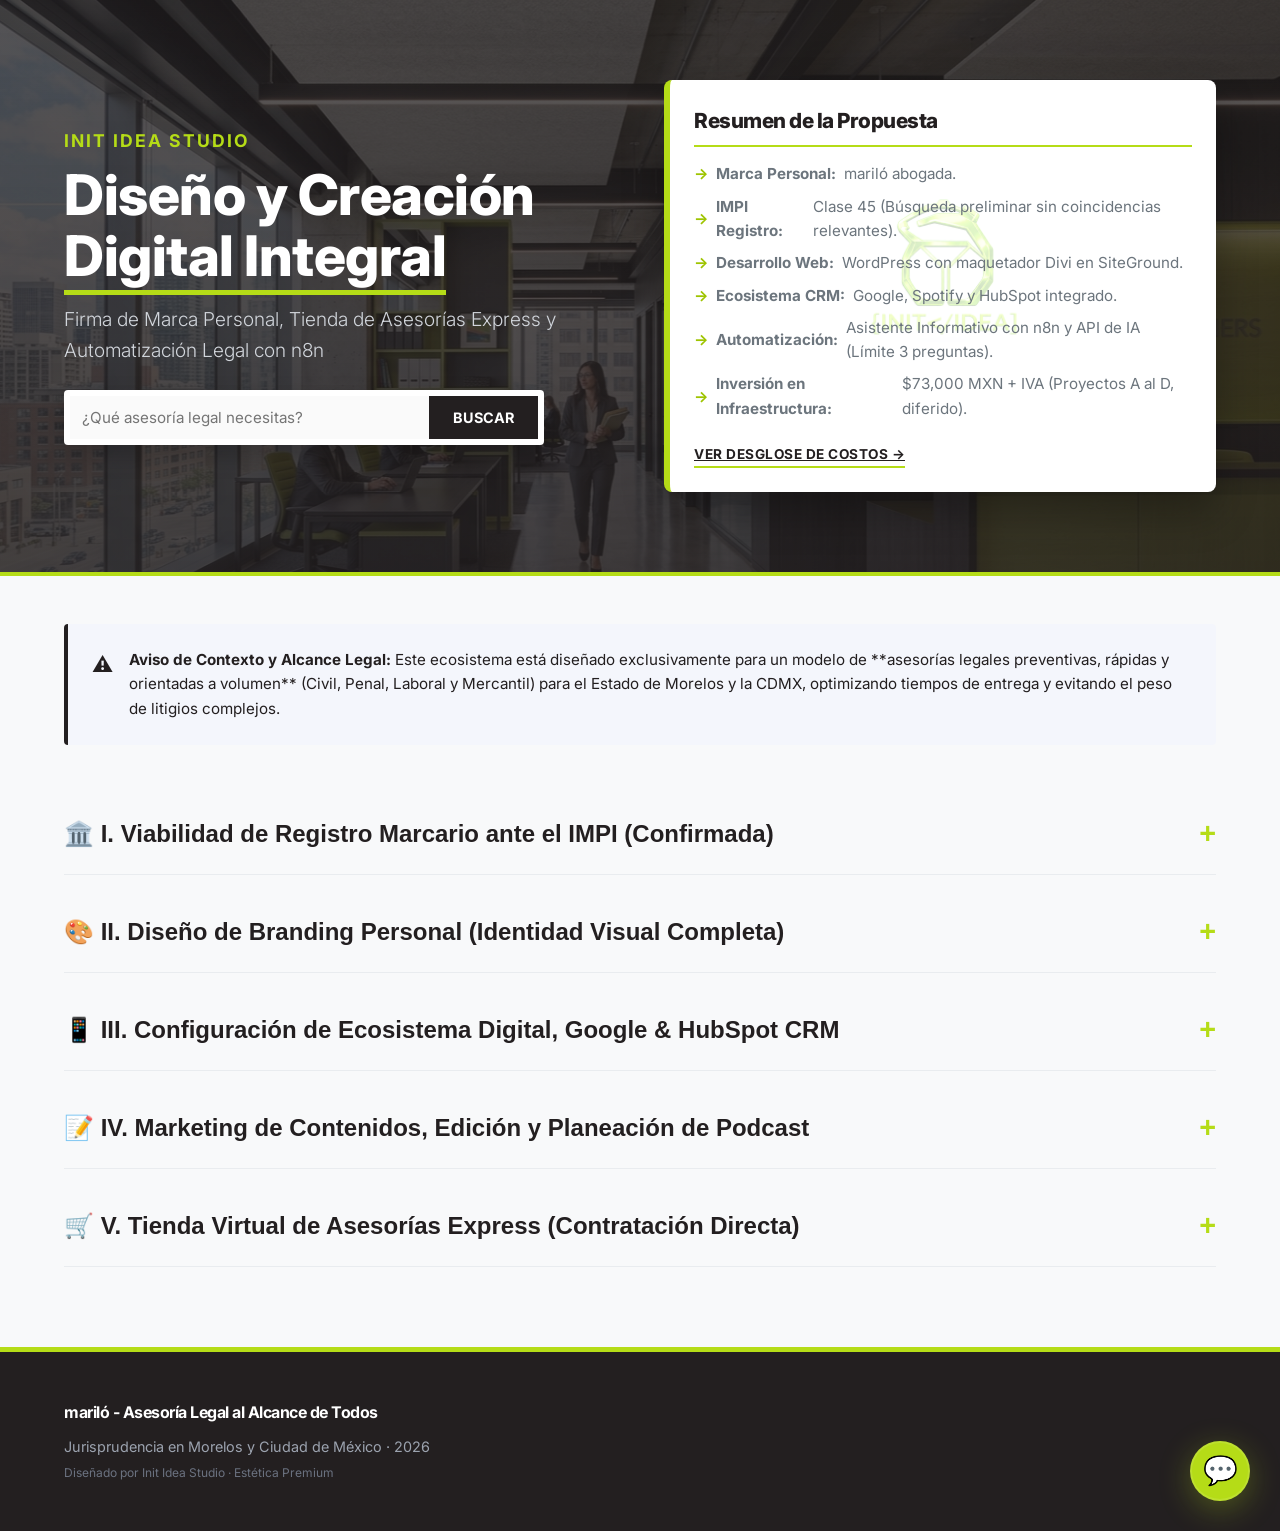
==== commit ed6f6955: "style: restructuracion de propuesta economica y cards para reducir fatiga cognitiva" ====
--- a/index.html
+++ b/index.html
@@ -397,8 +397,9 @@
                 <svg width="24" height="24" fill="#0084ff" viewBox="0 0 24 24"><path d="M12 0C5.37 0 0 4.97 0 11.11c0 3.5 1.74 6.62 4.47 8.56V24l4.09-2.25c1.09.3 2.24.47 3.44.47 6.63 0 12-4.97 12-11.11C24 4.97 18.63 0 12 0zm1.2 14.98l-3.07-3.28-6 3.28 6.59-7 3.12 3.28 5.89-3.28-6.53 7z"/></svg>
                 <svg width="24" height="24" fill="#25d366" viewBox="0 0 24 24"><path d="M.057 24l1.687-6.163c-1.041-1.804-1.588-3.849-1.587-5.946C.06 5.348 5.397.01 12.008.01c3.202.001 6.212 1.246 8.477 3.514 2.266 2.268 3.507 5.28 3.505 8.484-.004 6.657-5.34 11.997-11.953 11.997-2.005-.001-3.973-.502-5.724-1.455L0 24zm6.59-4.846c1.6.95 3.178 1.448 4.853 1.45 5.4 0 9.794-4.39 9.797-9.793.001-2.618-1.017-5.08-2.868-6.932C16.578 2.029 14.12 1.01 11.5 1.01c-5.4 0-9.795 4.394-9.798 9.797-.001 1.93.504 3.818 1.464 5.483L2.08 21.92l5.567-1.459zM17.56 14.94c-.29-.145-1.713-.846-1.976-.942-.263-.096-.454-.145-.644.145-.19.29-.738.942-.905 1.134-.167.19-.335.213-.625.068-1.2-.6-2.043-1.047-2.86-1.46-.664-.34-.96-.44-.654-.78.1-.11.45-.53.58-.7.13-.17.06-.32-.03-.47s-.74-1.79-.97-2.35c-.23-.56-.47-.48-.64-.49-.17-.01-.36-.01-.56-.01s-.51.07-.78.37c-.27.3-1.03 1.01-1.03 2.47s1.07 2.87 1.22 3.07c.15.2 2.11 3.23 5.12 4.53.72.31 1.28.5 1.72.64.73.23 1.39.2 1.92.12.58-.09 1.713-.7 1.956-1.37.243-.67.243-1.25.17-1.37-.07-.12-.263-.2-.553-.345z"/></svg>
               </div>
-              <h4>Meta Suite Profesional & Ads</h4>
-              <p>Vinculación completa de **Facebook, Instagram, Messenger y WhatsApp Business** en la suite comercial de Meta. **Incluye la creación de la Cuenta Publicitaria, la Cuenta Comercial y el Portafolio Comercial** de la marca (para colaboraciones de pauta), garantizando la entrega del ecosistema publicitario de Meta. Además, daremos una capacitación práctica de 2 horas para que ella misma pueda auditar y revisar el avance de las campañas en tiempo real.</p>
+              <h4>Canal de Captación de Prospectos</h4>
+              <p>**Beneficio:** Atrae prospectos calificados en sus redes sociales preferidas e inicia conversaciones de consulta de manera automática, creando un embudo comercial constante para tu firma.</p>
+              <p style="font-size: 0.8rem; color: var(--color-text-muted); margin-top: 5px;">**Tecnología utilizada:** Meta Suite Profesional & Meta Ads (Facebook, Instagram, Messenger y WhatsApp Business).</p>
             </div>
 
             <!-- YouTube, TikTok, Spotify & X Card -->
@@ -406,44 +407,48 @@
               <div style="display: flex; gap: 10px; margin-bottom: 10px; flex-wrap: wrap;">
                 <svg width="24" height="24" fill="#ff0000" viewBox="0 0 24 24"><path d="M23.498 6.163a3.003 3.003 0 00-2.11-2.11C19.518 3.545 12 3.545 12 3.545s-7.518 0-9.388.508a3.003 3.003 0 00-2.11 2.11C0 8.033 0 12 0 12s0 3.967.502 5.837a3.003 3.003 0 002.11 2.11c1.87.508 9.388.508 9.388.508s7.518 0 9.388-.508a3.003 3.003 0 002.11-2.11C24 15.967 24 12 24 12s0-3.967-.502-5.837zM9.545 15.568V8.432L15.818 12l-6.273 3.568z"/></svg>
                 <svg width="24" height="24" fill="var(--color-charcoal)" viewBox="0 0 24 24"><path d="M12.525.02c1.31-.02 2.61-.01 3.91-.02.08 1.53.63 3.09 1.75 4.17 1.12 1.11 2.7 1.62 4.24 1.79v4.03c-1.44-.17-2.86-.74-3.96-1.74-1.06-1.02-1.7-2.4-1.92-3.83-.02 2.93-.01 5.87-.02 8.8 0 1.93-.56 3.86-1.68 5.41-1.22 1.7-3.17 2.87-5.26 3.19-2.07.31-4.24-.13-5.96-1.32-1.84-1.25-3.05-3.37-3.21-5.61-.17-2.31.67-4.66 2.31-6.29 1.68-1.68 4.11-2.48 6.44-2.11.01 1.34 0 2.69.01 4.03-1.3-.22-2.7.07-3.69.96-.94.9-1.38 2.27-1.18 3.57.19 1.3.99 2.47 2.16 3.09 1.08.57 2.37.64 3.51.17 1.25-.51 2.14-1.7 2.34-3.04.04-2.52.02-5.05.03-7.57z"/></svg>
-                <!-- Spotify Logo Mockup -->
                 <svg width="24" height="24" fill="#1ed760" viewBox="0 0 24 24"><path d="M12.012 0C5.385 0 0 5.385 0 12.012c0 6.627 5.385 12.012 12.012 12.012 6.627 0 12.012-5.385 12.012-12.012C24.024 5.385 18.639 0 12.012 0zm5.498 17.334c-.216.353-.68.468-1.033.252-2.855-1.745-6.45-2.138-10.686-1.171-.403.09-.81-.162-.9-.567-.09-.403.162-.81.567-.9 4.634-1.06 8.604-.612 11.8 1.34.353.21.468.68.252 1.046zm1.467-3.26c-.27.442-.846.585-1.287.315-3.267-2.006-8.253-2.59-12.114-1.417-.495.15-1.02-.132-1.17-.625-.15-.495.132-1.02.625-1.17 4.419-1.34 9.909-.693 13.626 1.603.44.27.585.84.32 1.294zm.126-3.393c-3.92-2.327-10.377-2.541-14.127-1.402-.603.18-1.242-.162-1.422-.765-.18-.603.162-1.242.765-1.422 4.31-1.308 11.439-1.056 15.96 1.628.54.32.72.999.4 1.539-.32.54-.999.72-1.576.422z"/></svg>
                 <svg width="24" height="24" fill="#0077b5" viewBox="0 0 24 24"><path d="M22.23 0H1.77C.8 0 0 .77 0 1.72v20.56C0 23.23.8 24 1.77 24h20.46c.98 0 1.77-.77 1.77-1.72V1.72C24 .77 23.2 0 22.23 0zM7.12 20.45H3.56V9H7.12v11.45zM5.34 7.43c-1.14 0-2.06-.92-2.06-2.06 0-1.14.92-2.06 2.06-2.06 1.14 0 2.06.92 2.06 2.06 0 1.14-.92 2.06-2.06 2.06zM20.45 20.45h-3.56v-5.6c0-1.34-.03-3.05-1.86-3.05-1.86 0-2.14 1.45-2.14 2.95v5.7h-3.56V9h3.42v1.56h.05c.48-.9 1.64-1.85 3.37-1.85 3.6 0 4.27 2.37 4.27 5.45v6.29z"/></svg>
               </div>
-              <h4>Presencia y Credibilidad Ampliada</h4>
-              <p>Perfiles optimizados en **LinkedIn** (B2B y networking legal), **TikTok** y **YouTube** (para distribución de Shorts y videos educativos ganchos) y **Spotify** (canal de distribución para el Podcast y pautas de audio segmentadas localmente). Todo vinculado dinámicamente de vuelta al sitio web principal.</p>
+              <h4>Posicionamiento de Autoridad y Confianza</h4>
+              <p>**Beneficio:** Muestra tu experiencia, educa a tus prospectos y genera credibilidad profesional de forma visual y auditiva a través de canales de alto impacto.</p>
+              <p style="font-size: 0.8rem; color: var(--color-text-muted); margin-top: 5px;">**Tecnología utilizada:** Perfiles en TikTok, YouTube, Spotify y LinkedIn.</p>
             </div>
 
             <!-- Google Workspace Card -->
             <div class="premium-card stagger-item pop-up" style="border-top: 3px solid #ea4335;">
               <div style="display: flex; gap: 10px; align-items: center; margin-bottom: 10px;">
                 <div style="width: 28px; height: 28px; background: var(--color-light-bg); border-radius: 4px; display: flex; align-items: center; justify-content: center; font-weight: bold; color: #4285f4;">G</div>
-                <h4 style="margin: 0; font-size: 1.15rem;">Google Workspace Suite</h4>
-              </div>
-              <p><strong>¿Por qué es vital?</strong> Permite operar bajo el dominio propio (ejemplo: `marilo@miligante.com`). Al pagar la mensualidad de Google Workspace, este correo funcionará como una cuenta de Google Workspace centralizada (Google Drive, Meet, Calendar y Docs), dándole credibilidad total al negocio.</p>
+                <h4 style="margin: 0; font-size: 1.15rem;">Imagen Corporativa y Canales de Comunicación</h4>
+              </div>
+              <p>**Beneficio:** Proyecta seriedad absoluta frente a tus clientes utilizando tu propio dominio de correo personalizado, respaldado por herramientas seguras para videollamadas y gestión de expedientes.</p>
+              <p style="font-size: 0.8rem; color: var(--color-text-muted); margin-top: 5px;">**Tecnología utilizada:** Google Workspace Suite (`marilo@tu-dominio.com`, Google Drive, Meet, Calendar y Docs).</p>
             </div>
 
             <!-- HubSpot CRM Card -->
             <div class="premium-card stagger-item pop-up" style="border-top: 3px solid #ff7a59;">
               <div style="display: flex; gap: 10px; align-items: center; margin-bottom: 10px;">
                 <div style="width: 28px; height: 28px; background: #ff7a59; border-radius: 50%; display: flex; align-items: center; justify-content: center; font-weight: bold; color: white;">H</div>
-                <h4 style="margin: 0; font-size: 1.15rem;">HubSpot CRM Central</h4>
-              </div>
-              <p><strong>Gestión de Prospectos:</strong> Centraliza el ciclo de vida del cliente. Cuando un usuario escribe al bot web o a WhatsApp, HubSpot registra su contacto, el estado de su caso y permite enviar cotizaciones automatizadas, evitando que se pierda el seguimiento comercial.</p>
+                <h4 style="margin: 0; font-size: 1.15rem;">Centralización de Prospectos (CRM)</h4>
+              </div>
+              <p>**Beneficio:** Reúne toda la información de tus prospectos en un solo lugar. Cuando alguien escriba por redes o web, sus datos se registran automáticamente para que nunca pierdas el seguimiento de un cliente.</p>
+              <p style="font-size: 0.8rem; color: var(--color-text-muted); margin-top: 5px;">**Tecnología utilizada:** HubSpot CRM.</p>
             </div>
             
           </div>
 
           <!-- ASANA & Notion Options -->
-          <h3 class="stagger-item slide-left" style="margin-top: var(--space-lg);">Seguimiento de Proyecto & Notion/Asana</h3>
+          <h3 class="stagger-item slide-left" style="margin-top: var(--space-lg);">Seguimiento de Proyecto & Organización</h3>
           <div class="card-grid">
             <div class="premium-card stagger-item pop-up" style="border-top: 3px solid #f06a6a;">
-              <h4>Notion Workspace</h4>
-              <p><strong>Gestión Diaria:</strong> Notion actuará como la central de control de actividades y archivo de plantillas legales. n8n conectará su Notion con Google Calendar y HubSpot para que cada actividad agendada, llamada telefónica o caso resuelto actualice su base de datos de manera automática.</p>
+              <h4>Gestión de Casos y Expedientes Digitales</h4>
+              <p>**Beneficio:** Centraliza tus actividades diarias y plantilla de documentos para que tus tareas se sincronicen automáticamente con tu agenda, eliminando la duplicidad de trabajo.</p>
+              <p style="font-size: 0.8rem; color: var(--color-text-muted); margin-top: 5px;">**Tecnología utilizada:** Notion Workspace integrado.</p>
             </div>
             <div class="premium-card stagger-item pop-up" style="border-top: 3px solid #a855f7;">
-              <h4>Asana (Opcional - Seguimiento de Fases)</h4>
-              <p><strong>Seguimiento de Fases:</strong> Si requiere un control granular visual de las fases de desarrollo del proyecto (Gantt, tableros Kanban interactivos y dependencias), podemos configurar su panel de control en Asana. Al requerir horas adicionales de project management, esto agregará un costo de **$2,500 MXN + IVA** al setup inicial.</p>
+              <h4>Control Visual y Avances del Proyecto</h4>
+              <p>**Beneficio:** Visualiza el progreso exacto y las fases de desarrollo de tu ecosistema digital en tiempo real a través de tableros interactivos.</p>
+              <p style="font-size: 0.8rem; color: var(--color-text-muted); margin-top: 5px;">**Tecnología utilizada:** Asana (Seguimiento de Fases).</p>
             </div>
           </div>
 
@@ -661,10 +666,6 @@
           <button class="share-section-btn stagger-item pop-up" data-section="store-section" data-title="Tienda Virtual mariló">
             🔗 Compartir esta sección
           </button>
-        </div>
-      </div>
-    </section>
-
     <!-- SECTION 6: WEB Y CHATBOT -->
     <section class="section-wrapper scroll-reveal fade-up" id="web-bot-section">
       <button class="collapsible-header">
@@ -673,21 +674,22 @@
       </button>
       <div class="collapsible-content">
         <div class="content-inner">
-          <h2 class="section-inner-title stagger-item slide-left">Filosofía de Desarrollo: Por qué Elegimos WordPress + Divi</h2>
+          <h2 class="section-inner-title stagger-item slide-left">Lanzamiento del Sitio Web y Hosting de Alta Velocidad</h2>
           
           <div class="grid" style="grid-template-columns: repeat(auto-fit, minmax(320px, 1fr)); gap: var(--space-md); align-items: start; margin-bottom: var(--space-md);">
             <div class="stagger-item slide-left">
               <p style="color: var(--color-text-muted); margin-bottom: var(--space-sm);">
-                Desarrollar el sitio desde cero con código custom (HTML, CSS y Javascript mediante bycoding o prompting de IA) puede parecer moderno, pero presenta riesgos significativos: la abogada dependería al 100% de un programador especializado o experto en prompting para cualquier edición simple en el futuro. 
-              </p>
-              <p style="color: var(--color-text-muted); margin-bottom: var(--space-sm);">
-                Optamos por **WordPress** como framework estable de desarrollo y **Divi** como maquetador visual. Divi nos permite maquetar un sitio web limpio, elegante y de estilo minimalista tipo Apple. WordPress es una tecnología madura, estable, compatible con automatizaciones complejas y fácilmente gestionable por la abogada o cualquier diseñador en el futuro.
+                <strong>Autonomía y Facilidad de Edición:</strong>
+                <br>**Beneficio:** Queremos que tengas el control total de tu web. Podrás cambiar un texto, un precio o subir un artículo de blog tú misma de manera sencilla, sin depender eternamente de un programador especializado o pagar costos de mantenimiento técnico por cambios menores.
+                <br><span style="font-size: 0.85rem; color: var(--color-text-muted);">**Tecnología utilizada:** WordPress + Divi (maquetador visual intuitivo de estilo minimalista y elegante).</span>
               </p>
               
               <div class="premium-alert info" style="border-radius: var(--radius-sm); margin-top: 15px;">
                 <span class="premium-alert-icon">ℹ</span>
                 <div>
-                  <strong>Alojamiento en SiteGround (Premium):</strong> Recomendamos SiteGround sobre Hostinger debido a su velocidad superior, backups diarios automáticos y servidores estables, esenciales para integrar pasarelas de pago y un chatbot que responda sin demoras. Dominio y hosting se pagan anualmente.
+                  <strong>Estabilidad y Seguridad de Transacciones:</strong>
+                  <br>**Beneficio:** Garantiza que tu sitio cargue en menos de 2 segundos para que no pierdas prospectos y que los cobros en línea de tus asesorías funcionen sin caídas. Incluye copias de seguridad automáticas diarias.
+                  <br><span style="font-size: 0.8rem; color: var(--color-text-dark);">**Tecnología utilizada:** Servidores web optimizados en SiteGround.</span>
                 </div>
               </div>
             </div>
@@ -1212,7 +1214,7 @@
             <h4 style="font-size: 1.05rem; color: var(--color-charcoal); margin-bottom: 6px;">📈 Análisis de Retorno de Inversión (ROI) y Punto de Equilibrio</h4>
             <p style="font-size: 0.85rem; color: var(--color-text-muted); line-height: 1.5; margin-bottom: 10px;">
               **Inversión Inicial Total (Simulada):** La infraestructura completa de los Proyectos A al D representa una inversión de **$73,000 MXN + IVA** (Branding $15k, Web $25k, Setup de CRM $13k y Automatización e IA $20k).
-              **Gasto Operativo Fijo Mensual (Simulado):** $21,600 MXN + IVA ($10,000 de creación de contenido y mantenimiento web [Proyecto E] + $5,000 de edición de podcast + $5,000 en pautas de anuncios en Meta/TikTok/Google + $800 de hosting y licencias básicas + $800 de suscripciones del asistente inteligente).
+              **Gasto Operativo Fijo Mensual (Simulado):** $21,600 MXN + IVA ($10,000 de marketing y contenidos [Proyecto E] + $5,000 de publicidad en anuncios + $5,000 de edición de podcast + $1,600 de licencias de servidores, Google e inteligencia artificial).
             </p>
             <p style="font-size: 0.85rem; color: var(--color-text-muted); line-height: 1.5;">
               **Simulación de Punto de Equilibrio:** Con base en un ticket promedio hipotético de **$500 MXN** por consulta de orientación, se requeriría consolidar **44 consultas mensuales** (aproximadamente 1.5 al día) para cubrir el gasto operativo mensual recurrente de $21,600. En este escenario ilustrativo, la amortización total de la inversión inicial ($73,000) se lograría entre el **Mes 5 y 6**, momento en el cual el flujo neto acumulado cruza la línea de equilibrio (nodo verde de la gráfica). *Nota: Esta simulación no garantiza ingresos y el resultado real dependerá de factores comerciales, pauta y demanda local.*
@@ -1232,13 +1234,16 @@
               </thead>
               <tbody>
                 <tr>
+                  <td colspan="4" style="background: rgba(35, 31, 32, 0.05); font-weight: 800; text-transform: uppercase; font-size: 0.85rem; letter-spacing: 0.5px; color: var(--color-charcoal); text-align: left; padding: 10px 15px;">Inversión Inicial (Desarrollo y Setup)</td>
+                </tr>
+                <tr>
                   <td><strong>Proyecto A: Branding Personal Completo</strong></td>
                   <td>Inversión Única</td>
                   <td>$15,000 MXN</td>
                   <td>50% inicio, 50% entrega (Identidad visual y logotipo)</td>
                 </tr>
                 <tr>
-                  <td><strong>Proyecto B: Desarrollo de Sitio Web WordPress Divi</strong></td>
+                  <td><strong>Proyecto B: Desarrollo de Sitio Web WordPress</strong></td>
                   <td>Inversión Única</td>
                   <td>$25,000 MXN</td>
                   <td>50% inicio, 50% contra entrega (Tienda de Asesorías, Sitemap)</td>
@@ -1250,7 +1255,7 @@
                   <td>Pago único al inicio del setup (Integración de contactos y correos)</td>
                 </tr>
                 <tr>
-                  <td><strong>Proyecto D: Automatización e IA (Chatbot Asistente n8n)</strong></td>
+                  <td><strong>Proyecto D: Automatización e IA (Asistente n8n)</strong></td>
                   <td>Inversión Única</td>
                   <td>$20,000 MXN</td>
                   <td>50% inicio, 50% contra entrega (Configuración del flujo inteligente)</td>
@@ -1262,34 +1267,31 @@
                   <td>Diferido a lo largo del roadmap de desarrollo de cada proyecto</td>
                 </tr>
                 <tr>
-                  <td><strong>Proyecto E: Marketing & Creación Semanal de Contenido</strong></td>
-                  <td>Gasto Operativo Mensual</td>
+                  <td colspan="4" style="background: rgba(35, 31, 32, 0.05); font-weight: 800; text-transform: uppercase; font-size: 0.85rem; letter-spacing: 0.5px; color: var(--color-charcoal); text-align: left; padding: 10px 15px;">Operación Mensual (Gasto Operativo)</td>
+                </tr>
+                <tr>
+                  <td><strong>Marketing (Proyecto E)</strong></td>
+                  <td>Gasto Mensual</td>
                   <td>$10,000 MXN / mes</td>
-                  <td>Mensual anticipado. Edición de Reels/TikTok y soporte técnico.</td>
-                </tr>
-                <tr>
-                  <td><strong>Edición, Posproducción y Clips del Podcast</strong></td>
-                  <td>Gasto Operativo Mensual</td>
-                  <td>$5,000 MXN / mes <span style="font-size: 0.8rem; color: var(--color-text-muted);">(Opcional)</span></td>
-                  <td>División quincenal de los brutos grabados mensualmente por la abogada.</td>
-                </tr>
-                <tr>
-                  <td><strong>Pauta Publicitaria Multicanal (Meta, TikTok & Google Ads)</strong></td>
-                  <td>Gasto en Anuncios</td>
-                  <td>$5,000 MXN / mes <span style="font-size: 0.8rem; color: var(--color-text-muted);">(Sugerido)</span></td>
-                  <td>Pagado directo a las plataformas para captación de prospectos.</td>
-                </tr>
-                <tr>
-                  <td><strong>Alojamiento Web y Licencias de Herramientas</strong></td>
-                  <td>Gasto Fijo Mensual</td>
-                  <td>$800 MXN / mes (promedio)</td>
-                  <td>Suscripciones directas del servidor y herramientas en la nube.</td>
-                </tr>
-                <tr>
-                  <td><strong>Herramientas y Licencias de Asistentes Digitales</strong></td>
-                  <td>Gasto Fijo Mensual</td>
-                  <td>$800 MXN / mes <span style="font-size: 0.8rem; color: var(--color-text-muted);">(Recomendado)</span></td>
-                  <td>Suscripciones directas para las automatizaciones e inteligencia del bot.</td>
+                  <td>Creación semanal de contenidos y soporte del sitio web</td>
+                </tr>
+                <tr>
+                  <td><strong>Publicidad (Meta, TikTok & Google Ads)</strong></td>
+                  <td>Gasto Mensual</td>
+                  <td>$5,000 MXN / mes</td>
+                  <td>Presupuesto sugerido pagado directo a las plataformas de anuncios</td>
+                </tr>
+                <tr>
+                  <td><strong>Podcast (Opcional)</strong></td>
+                  <td>Gasto Mensual</td>
+                  <td>$5,000 MXN / mes</td>
+                  <td>Edición, posproducción y clips de video para redes</td>
+                </tr>
+                <tr>
+                  <td><strong>Licencias (Hosting, Google, Asistente de IA)</strong></td>
+                  <td>Gasto Mensual</td>
+                  <td>$1,600 MXN / mes</td>
+                  <td>Servidores, correos corporativos y procesamiento del asistente</td>
                 </tr>
               </tbody>
             </table>
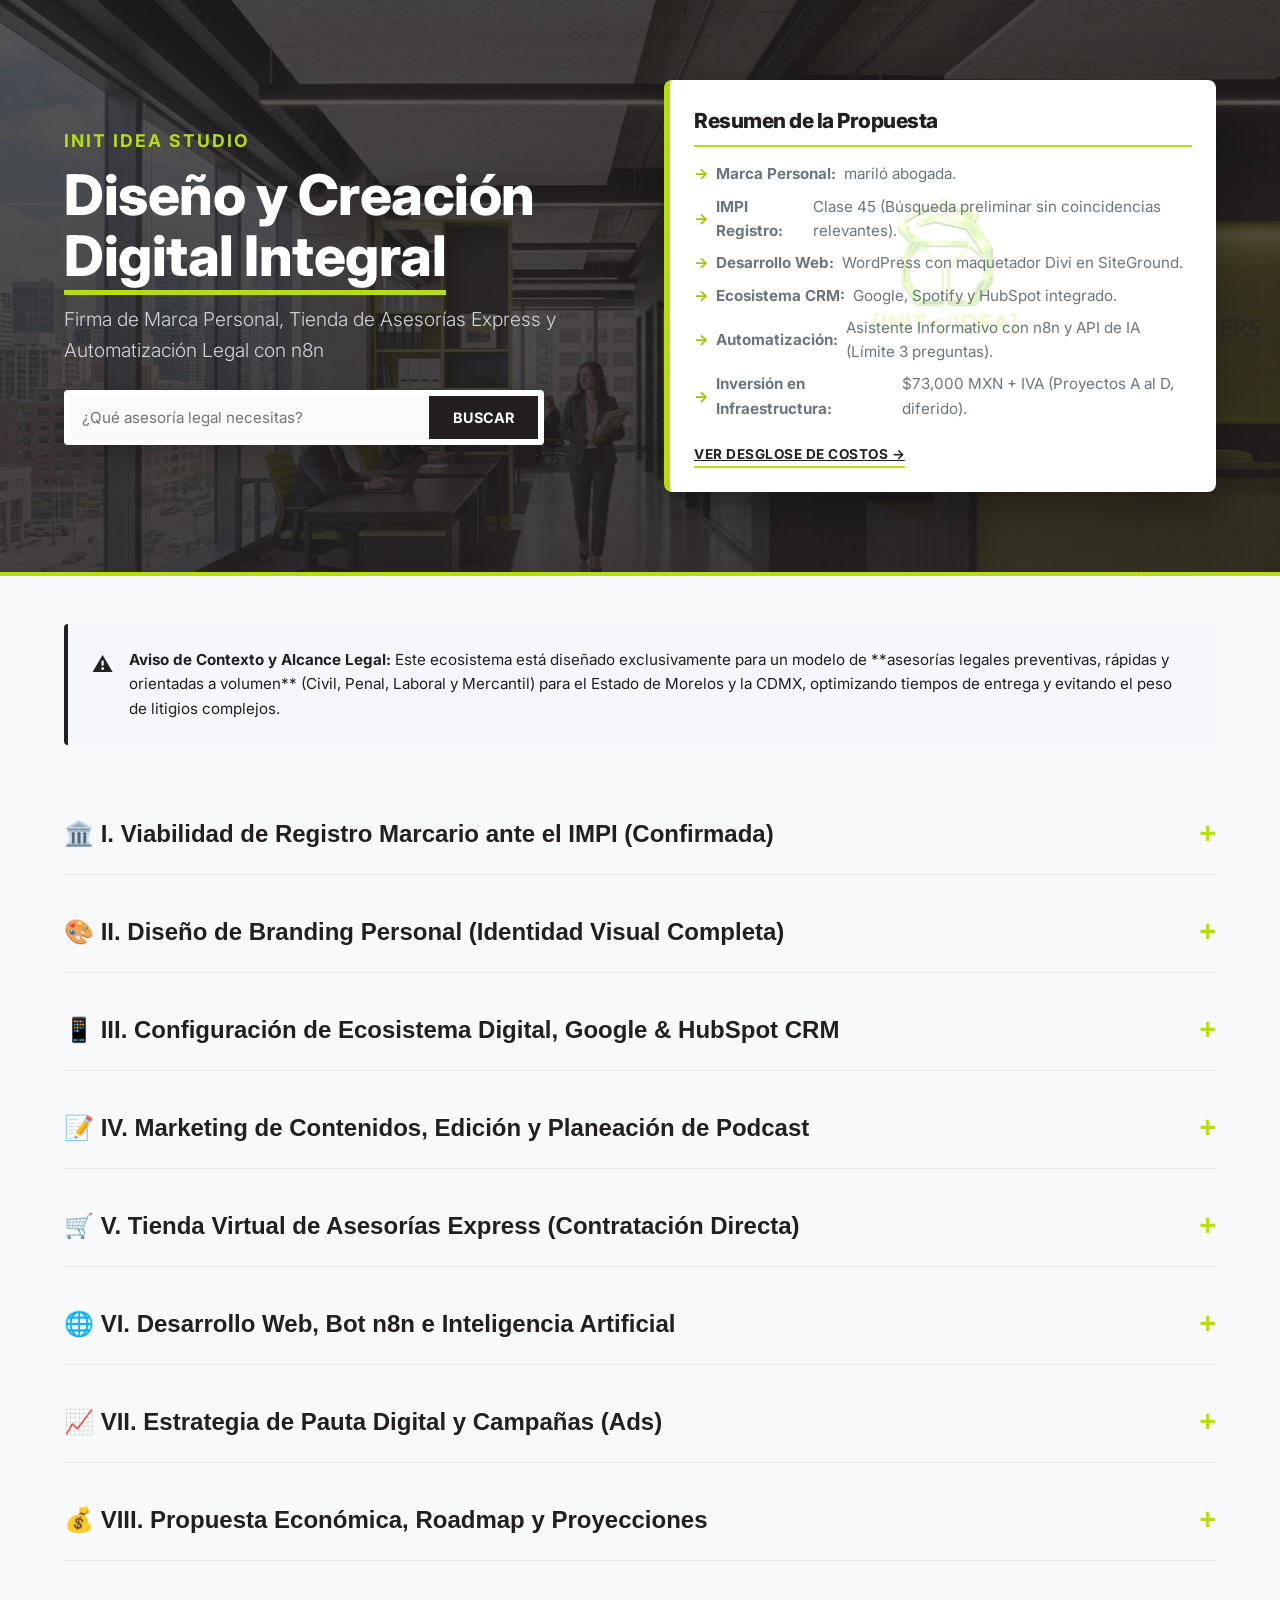
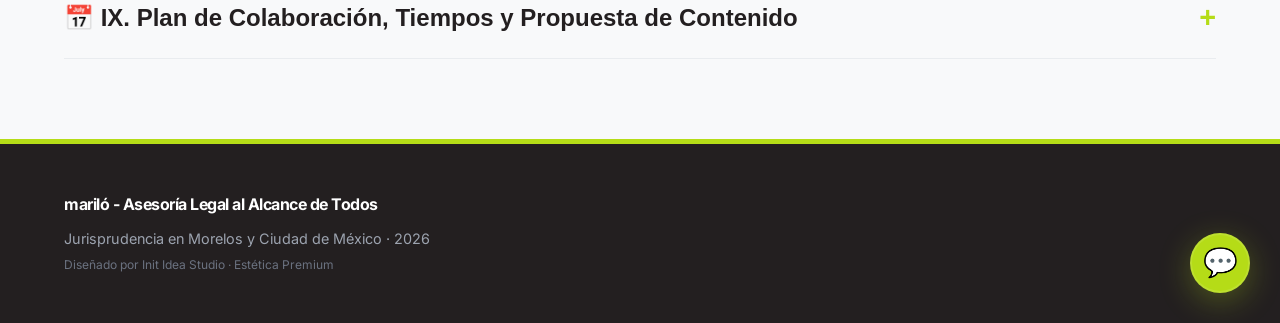
==== commit f0236191: "fix: restaurar tags de cierre de la seccion de tienda virtual que rompian los visores" ====
--- a/index.html
+++ b/index.html
@@ -547,49 +547,25 @@
           <!-- Referencias de Edición Audiovisual y Podcast -->
           <h3 class="stagger-item slide-left" style="margin-top: var(--space-lg);">🎙️ Referencias de Calidad y Formato de Video (Podcast / Shorts)</h3>
           <p class="stagger-item slide-left" style="color: var(--color-text-muted); margin-bottom: var(--space-md); font-size: 0.9rem;">
-            Para visualizar la calidad de edición, transiciones, audio y dinamismo que implementaremos en tu podcast y reels, puedes reproducir los siguientes ejemplos directamente en esta página:
+            A continuación, se describen las propuestas de estilo de set, iluminación y dinámica de edición que utilizaremos de referencia para tu podcast y reels:
           </p>
           <div class="grid" style="grid-template-columns: repeat(auto-fit, minmax(320px, 1fr)); gap: 20px; margin-bottom: 25px; text-align: left;">
             <!-- Alexandra Braun -->
-            <div style="background: var(--color-white); border: var(--border-thin); padding: 15px; border-radius: var(--radius-sm); box-shadow: var(--shadow-premium); display: flex; flex-direction: column; justify-content: space-between;">
-              <div>
-                <h4 style="font-size: 1rem; color: var(--color-charcoal); margin-bottom: 10px;">Estilo Entrevista de Autoridad (Alexandra Braun)</h4>
-                <a href="https://www.youtube.com/watch?v=k-aW19yWjXQ" target="_blank" style="display: block; position: relative; padding-bottom: 56.25%; height: 0; overflow: hidden; border-radius: var(--radius-sm); border: var(--border-thin); margin-bottom: 10px; cursor: pointer; background: url('https://img.youtube.com/vi/k-aW19yWjXQ/hqdefault.jpg') center/cover no-repeat;">
-                  <div style="position: absolute; top: 0; left: 0; width: 100%; height: 100%; background: rgba(0,0,0,0.3); display: flex; align-items: center; justify-content: center; transition: background 0.3s;" onmouseover="this.style.background='rgba(0,0,0,0.1)'" onmouseout="this.style.background='rgba(0,0,0,0.3)'">
-                    <svg width="68" height="48" viewBox="0 0 68 48" style="transform: scale(0.8);"><path d="M66.52,7.74c-0.78-2.93-3.09-5.24-6.02-6.02C55.21,0.5,34,0.5,34,0.5s-21.21,0-26.5,1.22c-2.93,0.78-5.24,3.09-6.02,6.02C0.26,13.03,0.26,24,0.26,24s0,10.97,1.22,16.26c0.78,2.93,3.09,5.24,6.02,6.02C12.79,47.5,34,47.5,34,47.5s21.21,0,26.5-1.22c2.93-0.78,5.24-3.09,6.02-6.02C67.74,34.97,67.74,24,67.74,24S67.74,13.03,66.52,7.74z" fill="#f00"/><polygon points="27,33 44,24 27,15" fill="#fff"/></svg>
-                  </div>
-                </a>
-                <p style="font-size: 0.8rem; color: var(--color-text-muted); line-height: 1.4; margin-bottom: 10px;">Estilo de set formal, iluminación de retrato y edición fluida con toques de cámara secundarios para entrevistas corporativas.</p>
-              </div>
-              <a href="https://www.youtube.com/watch?v=k-aW19yWjXQ" target="_blank" style="font-size: 0.75rem; color: var(--color-lime); text-decoration: underline; font-weight: bold;">Ver directo en YouTube ↗</a>
+            <div style="background: var(--color-white); border: var(--border-thin); padding: 20px; border-radius: var(--radius-sm); box-shadow: var(--shadow-premium);">
+              <h4 style="font-size: 1rem; color: var(--color-charcoal); margin-bottom: 10px;">Estilo Entrevista de Autoridad (Alexandra Braun)</h4>
+              <p style="font-size: 0.8rem; color: var(--color-text-muted); line-height: 1.4; margin-bottom: 0;">Estilo de set formal, iluminación de retrato y edición fluida con toques de cámara secundarios para entrevistas corporativas.</p>
             </div>
 
             <!-- RcamachoVzla -->
-            <div style="background: var(--color-white); border: var(--border-thin); padding: 15px; border-radius: var(--radius-sm); box-shadow: var(--shadow-premium); display: flex; flex-direction: column; justify-content: space-between;">
-              <div>
-                <h4 style="font-size: 1rem; color: var(--color-charcoal); margin-bottom: 10px;">Estilo Podcast de Opinión (R. Camacho)</h4>
-                <a href="https://www.youtube.com/watch?v=R9pQ-sF4Jzg" target="_blank" style="display: block; position: relative; padding-bottom: 56.25%; height: 0; overflow: hidden; border-radius: var(--radius-sm); border: var(--border-thin); margin-bottom: 10px; cursor: pointer; background: url('https://img.youtube.com/vi/R9pQ-sF4Jzg/hqdefault.jpg') center/cover no-repeat;">
-                  <div style="position: absolute; top: 0; left: 0; width: 100%; height: 100%; background: rgba(0,0,0,0.3); display: flex; align-items: center; justify-content: center; transition: background 0.3s;" onmouseover="this.style.background='rgba(0,0,0,0.1)'" onmouseout="this.style.background='rgba(0,0,0,0.3)'">
-                    <svg width="68" height="48" viewBox="0 0 68 48" fill="red" style="transform: scale(0.8);"><path d="M66.52,7.74c-0.78-2.93-3.09-5.24-6.02-6.02C55.21,0.5,34,0.5,34,0.5s-21.21,0-26.5,1.22c-2.93,0.78-5.24,3.09-6.02,6.02C0.26,13.03,0.26,24,0.26,24s0,10.97,1.22,16.26c0.78,2.93,3.09,5.24,6.02,6.02C12.79,47.5,34,47.5,34,47.5s21.21,0,26.5-1.22c2.93-0.78,5.24-3.09,6.02-6.02C67.74,34.97,67.74,24,67.74,24S67.74,13.03,66.52,7.74z" fill="#f00"/><polygon points="27,33 44,24 27,15" fill="#fff"/></svg>
-                  </div>
-                </a>
-                <p style="font-size: 0.8rem; color: var(--color-text-muted); line-height: 1.4; margin-bottom: 10px;">Foco en la claridad de la voz, inserción de apoyos visuales y cortes rápidos dinámicos ideales para captar atención en reels.</p>
-              </div>
-              <a href="https://www.youtube.com/watch?v=R9pQ-sF4Jzg" target="_blank" style="font-size: 0.75rem; color: var(--color-lime); text-decoration: underline; font-weight: bold;">Ver directo en YouTube ↗</a>
+            <div style="background: var(--color-white); border: var(--border-thin); padding: 20px; border-radius: var(--radius-sm); box-shadow: var(--shadow-premium);">
+              <h4 style="font-size: 1rem; color: var(--color-charcoal); margin-bottom: 10px;">Estilo Podcast de Opinión (R. Camacho)</h4>
+              <p style="font-size: 0.8rem; color: var(--color-text-muted); line-height: 1.4; margin-bottom: 0;">Foco en la claridad de la voz, inserción de apoyos visuales y cortes rápidos dinámicos ideales para captar atención en reels.</p>
             </div>
 
             <!-- Desde el Asfalto -->
-            <div style="background: var(--color-white); border: var(--border-thin); padding: 15px; border-radius: var(--radius-sm); box-shadow: var(--shadow-premium); display: flex; flex-direction: column; justify-content: space-between;">
-              <div>
-                <h4 style="font-size: 1rem; color: var(--color-charcoal); margin-bottom: 10px;">Estilo Vlog y Dinámicas (Desde el Asfalto)</h4>
-                <a href="https://www.youtube.com/watch?v=A4nS23uE3oQ" target="_blank" style="display: block; position: relative; padding-bottom: 56.25%; height: 0; overflow: hidden; border-radius: var(--radius-sm); border: var(--border-thin); margin-bottom: 10px; cursor: pointer; background: url('https://img.youtube.com/vi/A4nS23uE3oQ/hqdefault.jpg') center/cover no-repeat;">
-                  <div style="position: absolute; top: 0; left: 0; width: 100%; height: 100%; background: rgba(0,0,0,0.3); display: flex; align-items: center; justify-content: center; transition: background 0.3s;" onmouseover="this.style.background='rgba(0,0,0,0.1)'" onmouseout="this.style.background='rgba(0,0,0,0.3)'">
-                    <svg width="68" height="48" viewBox="0 0 68 48" fill="red" style="transform: scale(0.8);"><path d="M66.52,7.74c-0.78-2.93-3.09-5.24-6.02-6.02C55.21,0.5,34,0.5,34,0.5s-21.21,0-26.5,1.22c-2.93,0.78-5.24,3.09-6.02,6.02C0.26,13.03,0.26,24,0.26,24s0,10.97,1.22,16.26c0.78,2.93,3.09,5.24,6.02,6.02C12.79,47.5,34,47.5,34,47.5s21.21,0,26.5-1.22c2.93-0.78,5.24-3.09,6.02-6.02C67.74,34.97,67.74,24,67.74,24S67.74,13.03,66.52,7.74z" fill="#f00"/><polygon points="27,33 44,24 27,15" fill="#fff"/></svg>
-                  </div>
-                </a>
-                <p style="font-size: 0.8rem; color: var(--color-text-muted); line-height: 1.4; margin-bottom: 10px;">Edición ágil de exteriores, microfonía de solapa y dinámicas de interacción directa que humanizan la marca en redes sociales.</p>
-              </div>
-              <a href="https://www.youtube.com/watch?v=A4nS23uE3oQ" target="_blank" style="font-size: 0.75rem; color: var(--color-lime); text-decoration: underline; font-weight: bold;">Ver directo en YouTube ↗</a>
+            <div style="background: var(--color-white); border: var(--border-thin); padding: 20px; border-radius: var(--radius-sm); box-shadow: var(--shadow-premium);">
+              <h4 style="font-size: 1rem; color: var(--color-charcoal); margin-bottom: 10px;">Estilo Vlog y Dinámicas (Desde el Asfalto)</h4>
+              <p style="font-size: 0.8rem; color: var(--color-text-muted); line-height: 1.4; margin-bottom: 0;">Edición ágil de exteriores, microfonía de solapa y dinámicas de interacción directa que humanizan la marca en redes sociales.</p>
             </div>
           </div>
 
@@ -666,6 +642,9 @@
           <button class="share-section-btn stagger-item pop-up" data-section="store-section" data-title="Tienda Virtual mariló">
             🔗 Compartir esta sección
           </button>
+        </div>
+      </div>
+    </section>
     <!-- SECTION 6: WEB Y CHATBOT -->
     <section class="section-wrapper scroll-reveal fade-up" id="web-bot-section">
       <button class="collapsible-header">
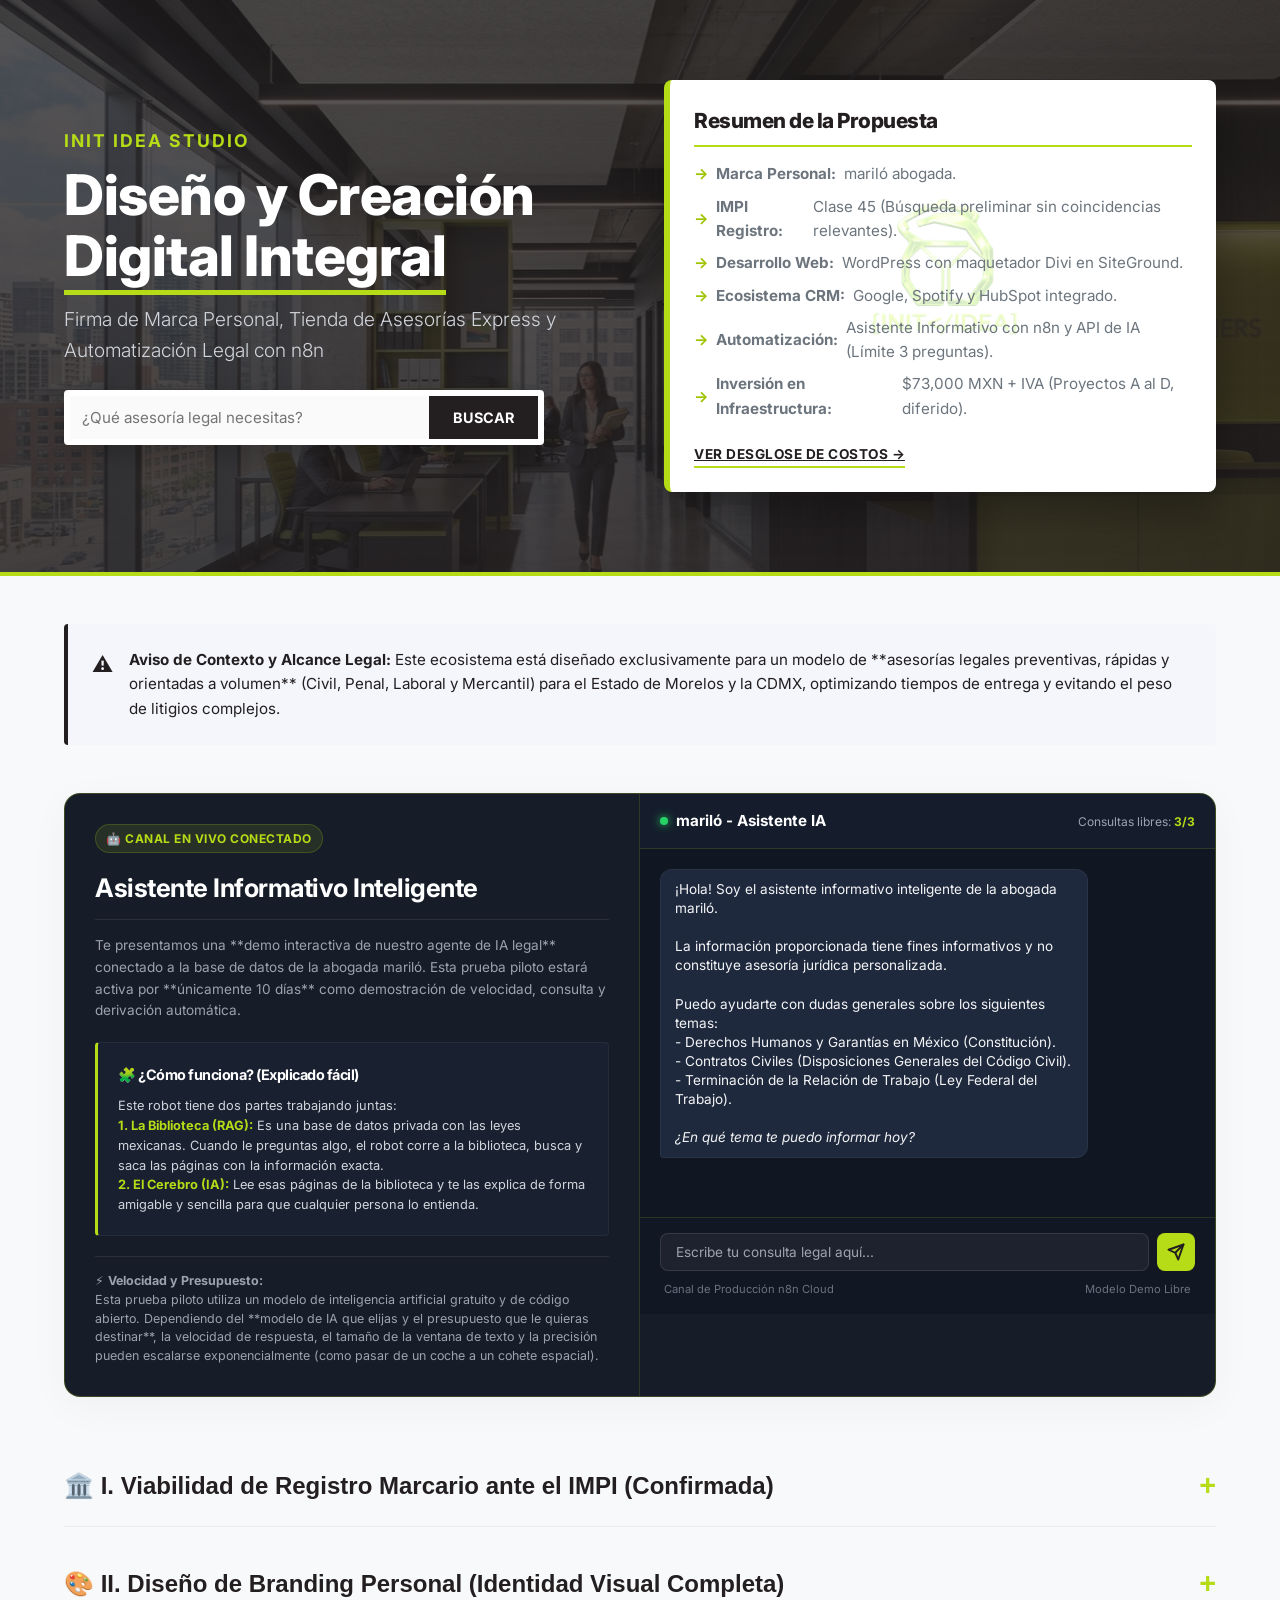
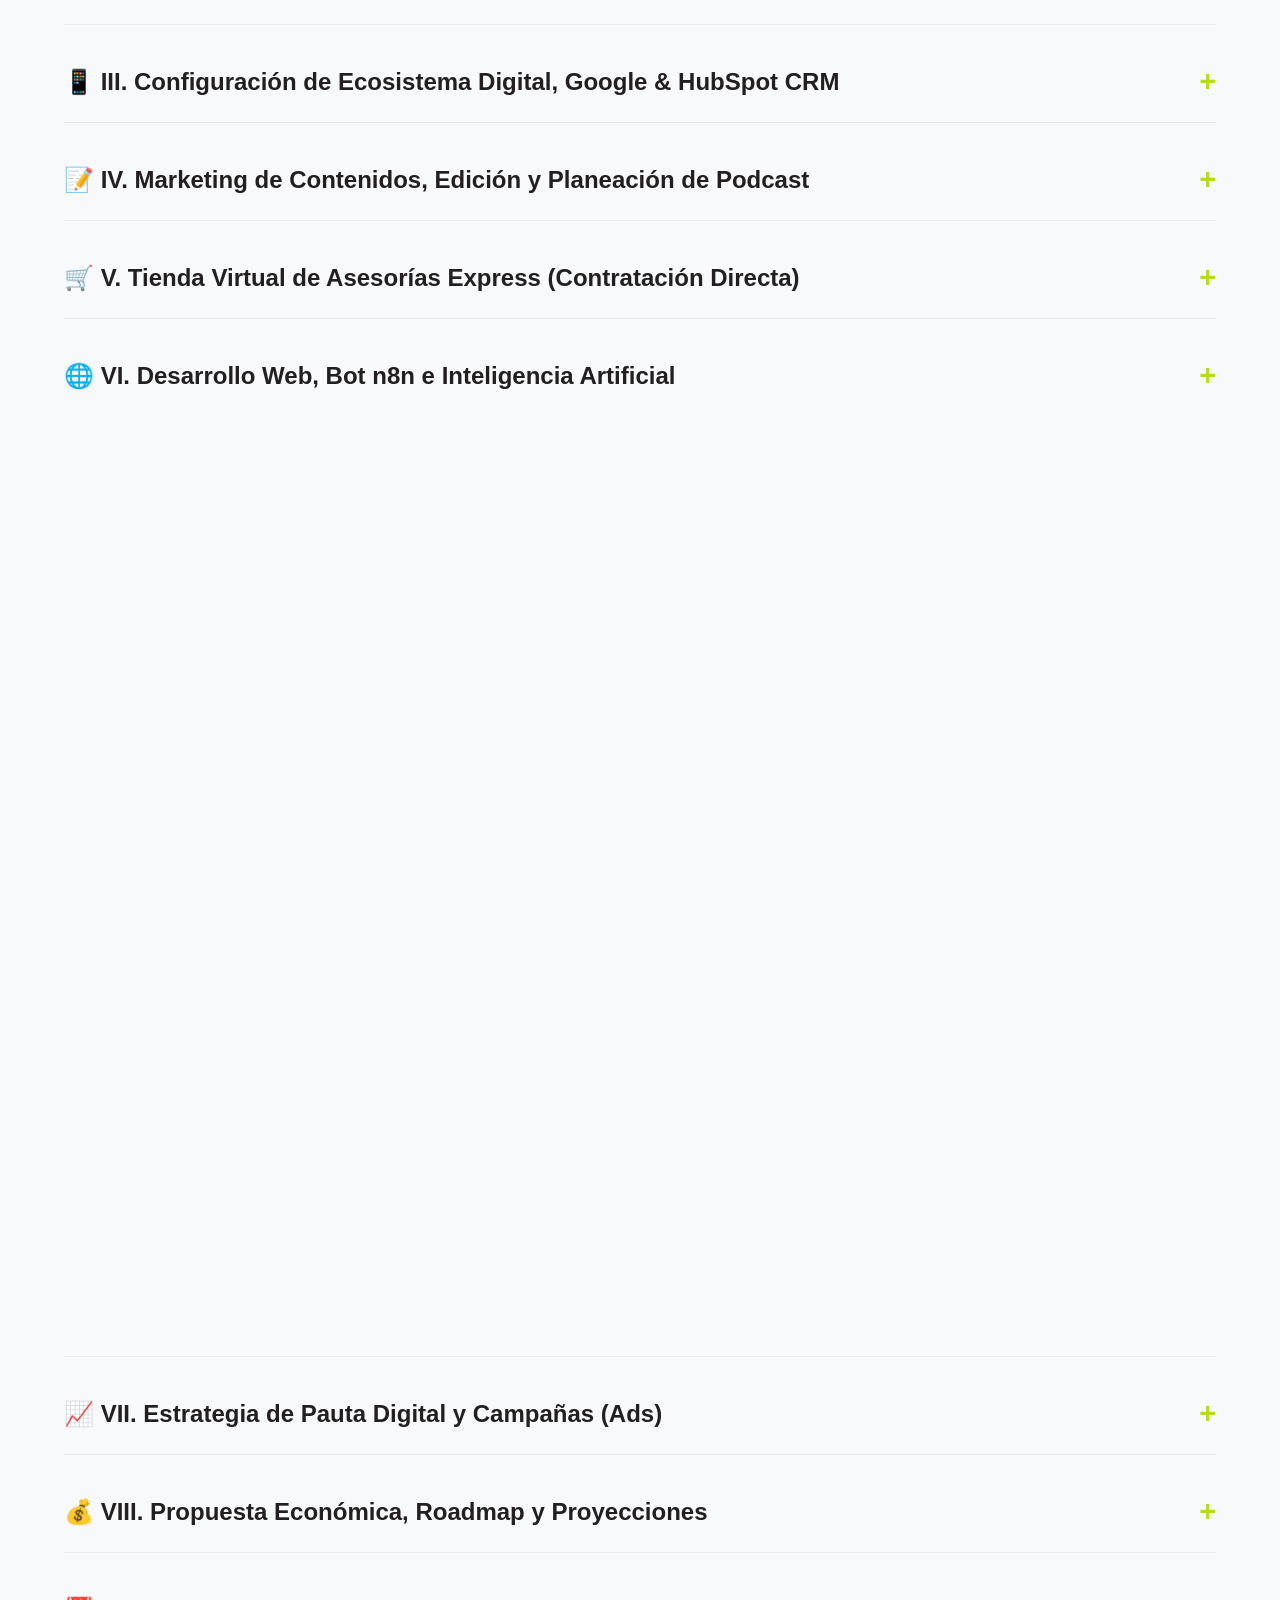
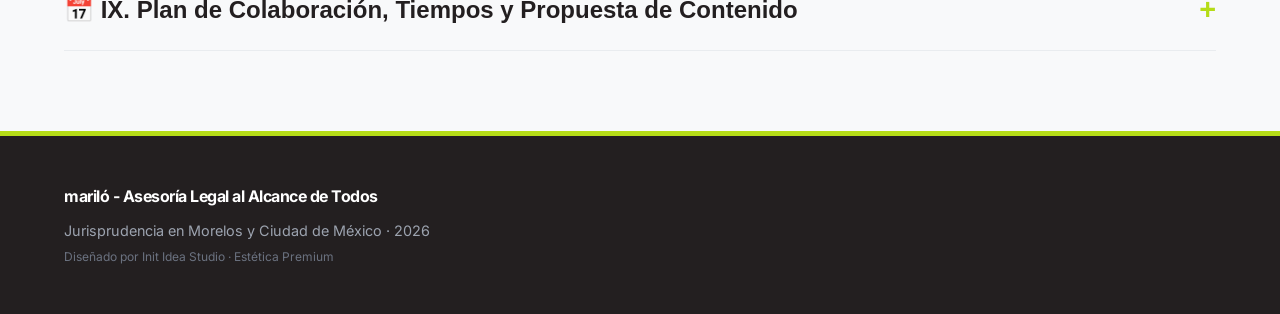
==== commit bff3cd5b: "feat: integrar chatbot de produccion como seccion inline a pantalla completa con disclaimer simplifi" ====
--- a/index.html
+++ b/index.html
@@ -103,6 +103,80 @@
       </div>
     </div>
 
+    <!-- SECCIÓN DE ASISTENTE DE IA DE ALTAS PRESTACIONES -->
+    <section class="section-wrapper scroll-reveal fade-up" id="chatbot-main-section" style="margin-bottom: var(--space-lg); background: rgba(18, 24, 36, 0.98); border: 1.5px solid rgba(181, 220, 23, 0.25); border-radius: var(--radius-lg); box-shadow: var(--shadow-premium); overflow: hidden; padding: 0;">
+      <div style="display: grid; grid-template-columns: repeat(auto-fit, minmax(320px, 1fr)); gap: 0;">
+        
+        <!-- Left Side: Technical Info and 5-Year-Old Explanation -->
+        <div style="padding: 30px; display: flex; flex-direction: column; justify-content: space-between; border-right: 1.5px solid rgba(181, 220, 23, 0.15); color: #f3f4f6;">
+          <div>
+            <div style="display: flex; align-items: center; gap: 8px; margin-bottom: 15px;">
+              <span style="background: rgba(181, 220, 23, 0.1); color: var(--color-lime); padding: 4px 10px; border-radius: 20px; font-size: 0.75rem; font-weight: 700; text-transform: uppercase; border: 1px solid rgba(181, 220, 23, 0.2); letter-spacing: 0.5px;">🤖 Canal en Vivo Conectado</span>
+            </div>
+            <h2 style="font-family: var(--font-display); color: #ffffff; font-size: 1.6rem; margin-bottom: 15px; border-bottom: 1.5px solid rgba(255, 255, 255, 0.08); padding-bottom: 10px; margin-top: 0;">Asistente Informativo Inteligente</h2>
+            
+            <p style="font-size: 0.85rem; color: #9ca3af; line-height: 1.6; margin-bottom: 20px;">
+              Te presentamos una **demo interactiva de nuestro agente de IA legal** conectado a la base de datos de la abogada mariló. Esta prueba piloto estará activa por **únicamente 10 días** como demostración de velocidad, consulta y derivación automática.
+            </p>
+            
+            <!-- 5-year-old child explanation -->
+            <div style="background: rgba(31, 41, 61, 0.4); border-radius: var(--radius-sm); padding: 20px; border-left: 3.5px solid var(--color-lime); margin-bottom: 20px; border-top: 1px solid rgba(255,255,255,0.05); border-right: 1px solid rgba(255,255,255,0.05); border-bottom: 1px solid rgba(255,255,255,0.05);">
+              <h4 style="color: #ffffff; font-size: 0.9rem; margin: 0 0 10px 0; font-weight: 700; font-family: var(--font-display);">🧩 ¿Cómo funciona? (Explicado fácil)</h4>
+              <p style="font-size: 0.8rem; color: #d1d5db; line-height: 1.55; margin: 0;">
+                Este robot tiene dos partes trabajando juntas:
+                <br><strong style="color: var(--color-lime);">1. La Biblioteca (RAG):</strong> Es una base de datos privada con las leyes mexicanas. Cuando le preguntas algo, el robot corre a la biblioteca, busca y saca las páginas con la información exacta.
+                <br><strong style="color: var(--color-lime);">2. El Cerebro (IA):</strong> Lee esas páginas de la biblioteca y te las explica de forma amigable y sencilla para que cualquier persona lo entienda.
+              </p>
+            </div>
+          </div>
+          
+          <div style="font-size: 0.78rem; color: #9ca3af; line-height: 1.5; border-top: 1px solid rgba(255, 255, 255, 0.08); padding-top: 15px;">
+            ⚡ <strong>Velocidad y Presupuesto:</strong>
+            <br>Esta prueba piloto utiliza un modelo de inteligencia artificial gratuito y de código abierto. Dependiendo del **modelo de IA que elijas y el presupuesto que le quieras destinar**, la velocidad de respuesta, el tamaño de la ventana de texto y la precisión pueden escalarse exponencialmente (como pasar de un coche a un cohete espacial).
+          </div>
+        </div>
+
+        <!-- Right Side: Chat Window -->
+        <div style="display: flex; flex-direction: column; background: rgba(10, 15, 25, 0.4); height: 520px;">
+          <!-- Chat Header -->
+          <div style="background: rgba(31, 41, 61, 0.4); padding: 15px 20px; display: flex; justify-content: space-between; align-items: center; border-bottom: 1.5px solid rgba(181, 220, 23, 0.15);">
+            <div style="display: flex; align-items: center; gap: 8px;">
+              <div style="width: 8px; height: 8px; background: #25d366; border-radius: 50%; box-shadow: 0 0 8px #25d366;"></div>
+              <span style="font-family: var(--font-display); font-weight: 700; font-size: 0.95rem; color: #ffffff;">mariló - Asistente IA</span>
+            </div>
+            <div style="font-size: 0.75rem; color: #9ca3af;">Consultas libres: <strong id="chat-counter" style="color: var(--color-lime); font-weight: 700;">3/3</strong></div>
+          </div>
+          
+          <!-- Messages Box -->
+          <div class="chat-messages" id="chat-messages-feed" style="flex-grow: 1; padding: 20px; overflow-y: auto; background: transparent; display: flex; flex-direction: column; gap: 12px; scroll-behavior: smooth;"></div>
+          
+          <!-- Footer / Input Area -->
+          <div class="chat-footer" id="chat-footer-area" style="background: rgba(18, 24, 36, 0.9); padding: 15px 20px; border-top: 1.5px solid rgba(181, 220, 23, 0.15); display: flex; flex-direction: column; gap: 8px;">
+            <div class="chat-input-container" style="display: flex; gap: 8px; align-items: center;">
+              <textarea 
+                id="chat-input-field" 
+                class="chat-input" 
+                placeholder="Escribe tu consulta legal aquí..." 
+                rows="1"
+                style="flex-grow: 1; background: rgba(255, 255, 255, 0.05); color: white; border: 1.5px solid rgba(255,255,255,0.1); border-radius: 8px; padding: 10px 15px; resize: none; font-size: 0.85rem; font-family: var(--font-body); outline: none; height: 38px; box-sizing: border-box;"
+              ></textarea>
+              <button id="chat-send-btn" class="chat-send-btn" onclick="sendMessage()" style="background: var(--color-lime); color: var(--color-charcoal); border: none; width: 38px; height: 38px; border-radius: 8px; display: flex; align-items: center; justify-content: center; cursor: pointer; transition: all 0.3s; flex-shrink: 0;">
+                <svg width="18" height="18" viewBox="0 0 24 24" fill="none" stroke="currentColor" stroke-width="2.5" stroke-linecap="round" stroke-linejoin="round">
+                  <line x1="22" y1="2" x2="11" y2="13"></line>
+                  <polygon points="22 2 15 22 11 13 2 9 22 2"></polygon>
+                </svg>
+              </button>
+            </div>
+            <div class="chat-meta-bar" style="display: flex; justify-content: space-between; font-size: 0.7rem; color: #6b7280; margin-top: 2px;">
+              <span>Canal de Producción n8n Cloud</span>
+              <span>Modelo Demo Libre</span>
+            </div>
+          </div>
+        </div>
+
+      </div>
+    </section>
+
     <!-- SECTION 1: REGISTRO IMPI -->
     <section class="section-wrapper scroll-reveal fade-up" id="impi-section">
       <button class="collapsible-header">
@@ -815,15 +889,14 @@
           </ul>
 
           <!-- Chatbot Simulator Widget Container -->
-          <h3 class="stagger-item slide-left" style="margin-top: var(--space-lg);">Prueba los Chatbots del Proyecto (Simulador vs Canal en Vivo)</h3>
+          <h3 class="stagger-item slide-left" style="margin-top: var(--space-lg);">Simulador Técnico de Comportamiento (Lógica Local de Respaldo)</h3>
           <p class="stagger-item slide-left" style="color: var(--color-text-muted); margin-bottom: var(--space-md);">
-            Compara la versión de demostración de comportamiento local (izquierda) con el canal en vivo conectado directamente a la API de n8n Cloud y la base de datos de producción (derecha):
+            Este simulador recrea de manera local el comportamiento de respuestas rápidas y la lógica de derivación a WhatsApp una vez agotado el límite de créditos:
           </p>
           
-          <div class="grid" style="grid-template-columns: repeat(auto-fit, minmax(320px, 1fr)); gap: 30px; margin-top: 20px; justify-items: center; align-items: start;">
+          <div style="display: flex; justify-content: center; margin-top: 20px; width: 100%;">
             <!-- Column 1: Simulador Local -->
-            <div style="width: 100%; max-width: 460px;">
-              <h4 class="text-center" style="margin-bottom: 10px; color: var(--color-charcoal); font-family: var(--font-display); font-size: 0.95rem;">1. Simulador Interactivo (Comportamiento Local)</h4>
+            <div style="width: 100%; max-width: 500px;">
               <div id="chatWindow" class="stagger-item pop-up" style="position: relative; width: 100%; border: var(--border-thin); border-radius: var(--radius-sm); background: var(--color-white); box-shadow: var(--shadow-premium); overflow: hidden; height: 420px; display: flex; flex-direction: column;">
                 <!-- Chat Header -->
                 <div style="background: var(--color-charcoal); color: white; padding: 12px; display: flex; justify-content: space-between; align-items: center; border-bottom: 2px solid var(--color-lime);">
@@ -851,41 +924,6 @@
                 </div>
               </div>
             </div>
-
-            <!-- Column 2: Chatbot en Vivo (Conexión API n8n) -->
-            <div style="width: 100%; max-width: 460px;">
-              <h4 class="text-center" style="margin-bottom: 10px; color: var(--color-charcoal); font-family: var(--font-display); font-size: 0.95rem;">2. Chatbot en Vivo (Canal de Producción API n8n)</h4>
-              <div id="liveChatWindow" class="stagger-item pop-up" style="position: relative; width: 100%; border: var(--border-thin); border-radius: var(--radius-sm); background: rgba(18, 24, 36, 0.95); backdrop-filter: blur(12px); -webkit-backdrop-filter: blur(12px); box-shadow: var(--shadow-premium); overflow: hidden; height: 420px; display: flex; flex-direction: column;">
-                <!-- Chat Header -->
-                <div style="background: rgba(31, 41, 61, 0.6); padding: 12px; display: flex; justify-content: space-between; align-items: center; border-bottom: 1px solid rgba(255,255,255,0.08);">
-                  <div style="display: flex; align-items: center; gap: 8px;">
-                    <div style="width: 10px; height: 10px; background: #25d366; border-radius: 50%;"></div>
-                    <span style="font-family: var(--font-display); font-weight: 700; font-size: 0.9rem; color: #ffffff;">mariló - Asistente Live</span>
-                  </div>
-                  <div style="font-size: 0.75rem; color: #9ca3af;">Consultas: <strong id="live-chat-counter" style="color: var(--color-lime);">3/3</strong></div>
-                </div>
-                <!-- Chat Messages Box -->
-                <div id="live-chat-messages-feed" style="flex-grow: 1; padding: 15px; overflow-y: auto; display: flex; flex-direction: column; gap: 10px; font-size: 0.85rem; background: rgba(10, 15, 25, 0.5); color: #ffffff;">
-                  <div class="chat-msg bot" style="background: rgba(255, 255, 255, 0.05); color: #ffffff; padding: 10px 12px; border-radius: 8px 8px 8px 0; border: 1px solid rgba(255,255,255,0.05); line-height: 1.5; align-self: flex-start; max-width: 85%;">
-                    ¡Hola! Soy el asistente informativo inteligente de la abogada mariló.<br><br>La información proporcionada tiene fines informativos y no constituye asesoría jurídica personalizada.<br><br>Puedo ayudarte con dudas generales sobre los siguientes temas:<br>- Derechos Humanos y Garantías en México (Constitución).<br>- Contratos Civiles (Disposiciones Generales del Código Civil).<br>- Terminación de la Relación de Trabajo (Ley Federal del Trabajo).<br><br><em>¿En qué tema te puedo informar hoy?</em>
-                  </div>
-                </div>
-                <!-- Chat Input Area -->
-                <div id="live-chat-footer-area" style="border-top: 1px solid rgba(255,255,255,0.08); display: flex; background: rgba(18, 24, 36, 0.95); padding: 8px 10px 10px 10px; flex-direction: column; gap: 5px;">
-                  <div style="display: flex; align-items: center; gap: 5px; width: 100%;">
-                    <textarea 
-                      id="live-chat-input-field" 
-                      placeholder="Escribe tu consulta legal aquí..." 
-                      style="border: none; padding: 10px; flex-grow: 1; outline: none; font-family: var(--font-body); font-size: 0.85rem; background: rgba(255, 255, 255, 0.06); color: #ffffff; border-radius: 6px; resize: none; height: 38px; border: 1px solid rgba(255,255,255,0.08);"
-                      rows="1"
-                    ></textarea>
-                    <button id="live-chat-send-btn" style="background: var(--color-lime); border: none; width: 38px; height: 38px; cursor: pointer; display: flex; align-items: center; justify-content: center; border-radius: 6px; flex-shrink: 0; outline: none;">
-                      <span style="color: var(--color-charcoal); font-weight: bold; font-size: 1.1rem; line-height: 1;">→</span>
-                    </button>
-                  </div>
-                  <div style="display: flex; justify-content: space-between; font-size: 0.7rem; color: #6b7280; margin-top: 2px;">
-                    <span>Conexión de Producción n8n</span>
-                    <span>Límite gratis: 3</span>
                   </div>
                 </div>
               </div>
@@ -1542,7 +1580,7 @@
   <!-- App Logic -->
   <script src="js/app.js"></script>
   <script src="js/portfolio.js?v=1.5"></script>
-  <script src="js/chatbot.js"></script>
+  <script src="js/chatbot.js?v=2.0"></script>
   <!-- Modal de Advertencia de Google AI Studio -->
   <div id="aiDemoModal" class="ai-modal-overlay" style="display: none;">
     <div class="ai-modal-content">
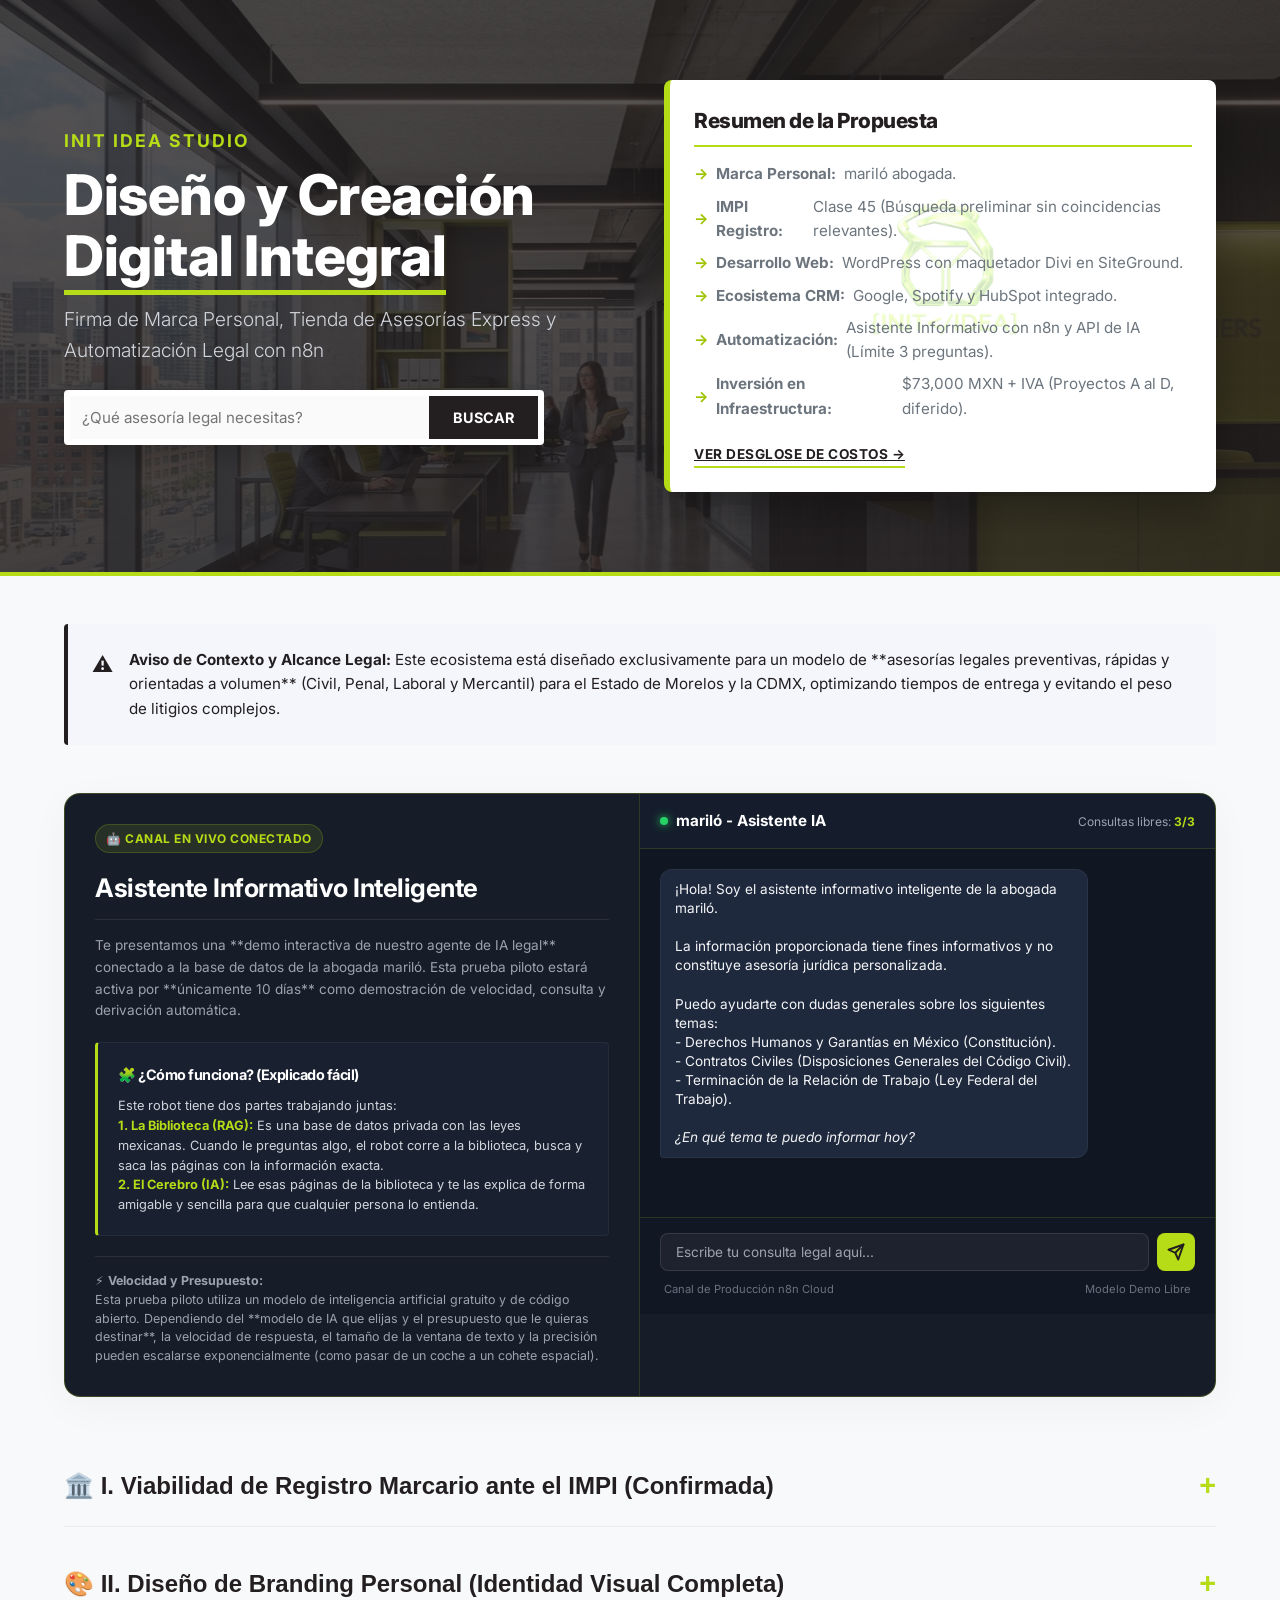
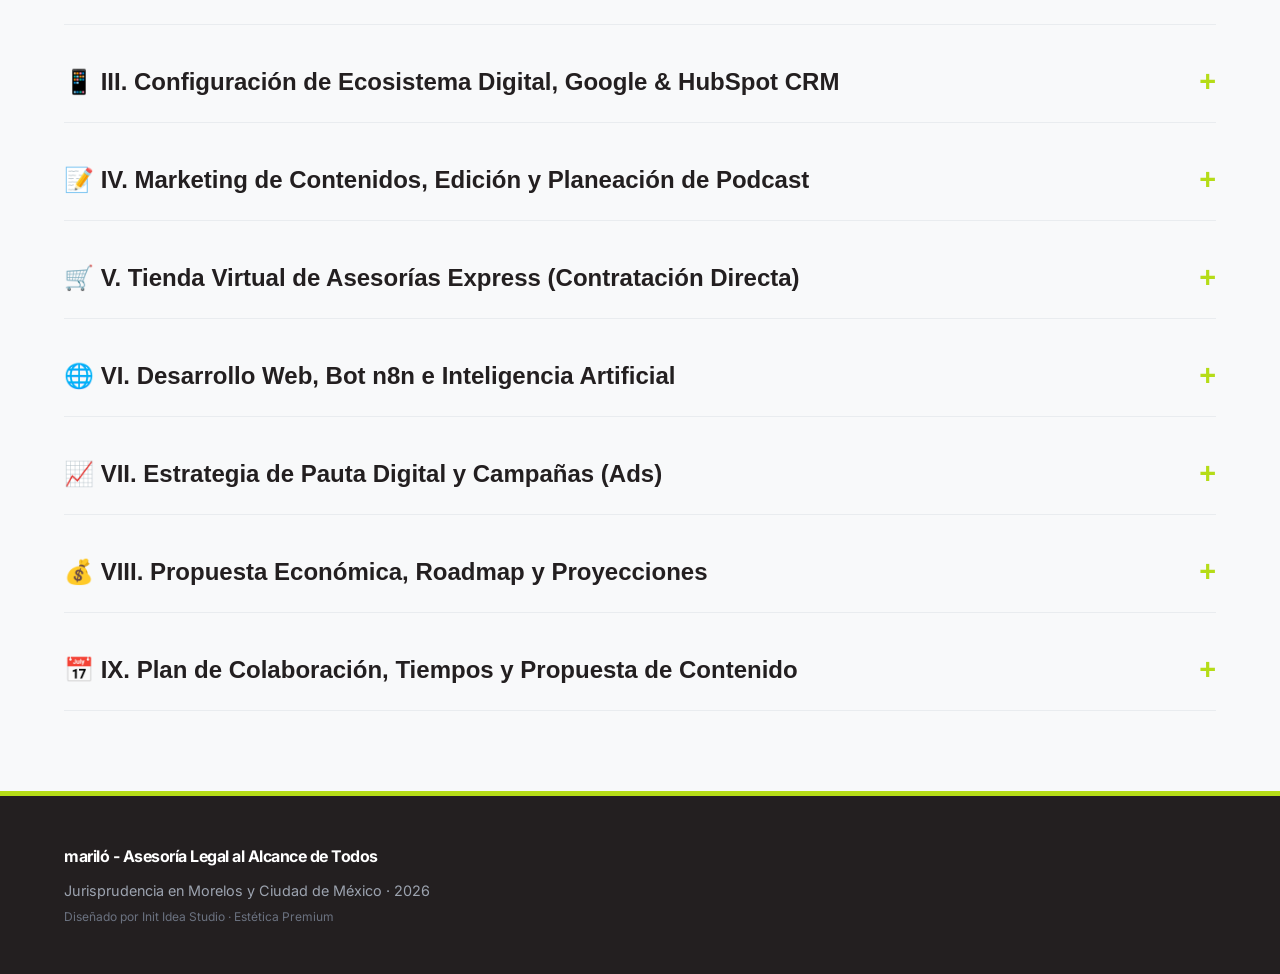
==== commit 90f32d9d: "fix: corregir anidamiento de divs en index.html para restaurar el diseño de la pagina" ====
--- a/index.html
+++ b/index.html
@@ -924,10 +924,6 @@
                 </div>
               </div>
             </div>
-                  </div>
-                </div>
-              </div>
-            </div>
           </div>
 
           <!-- Piloto IA Local & Conectores Setup -->
